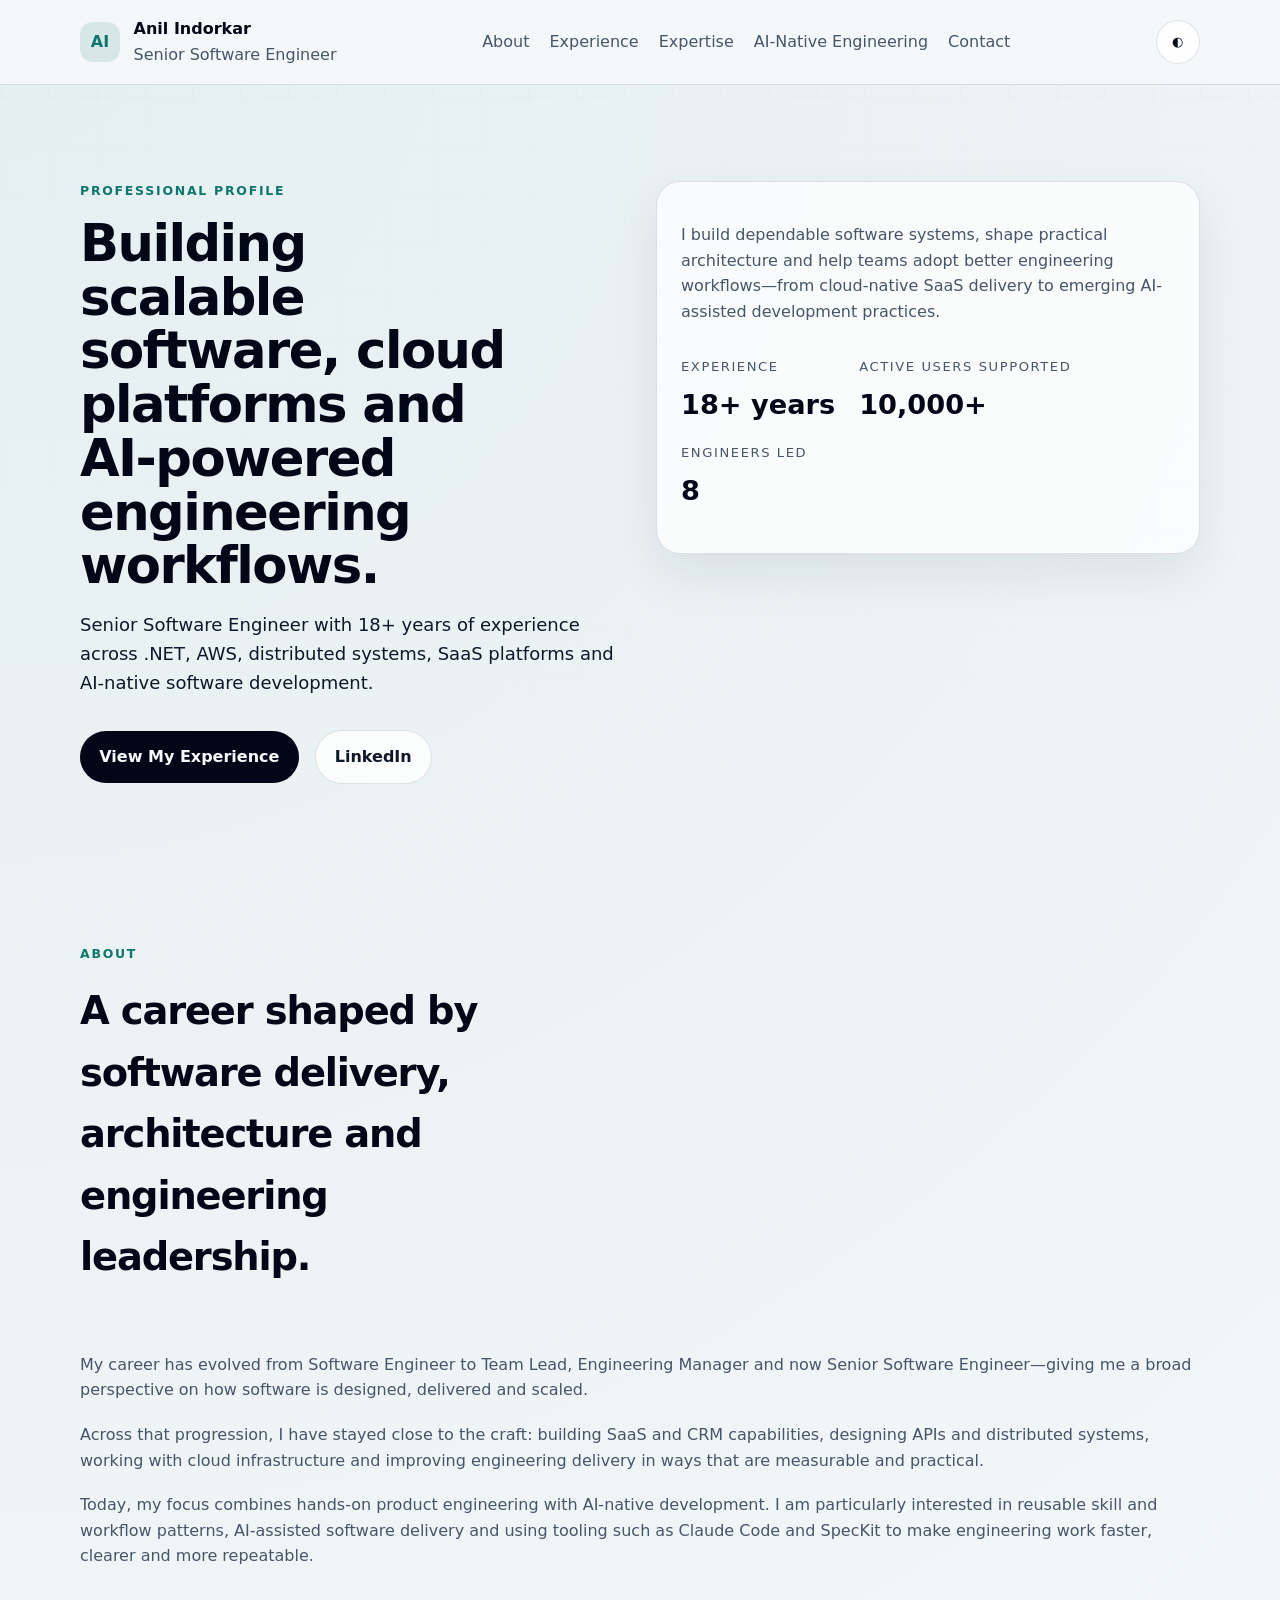
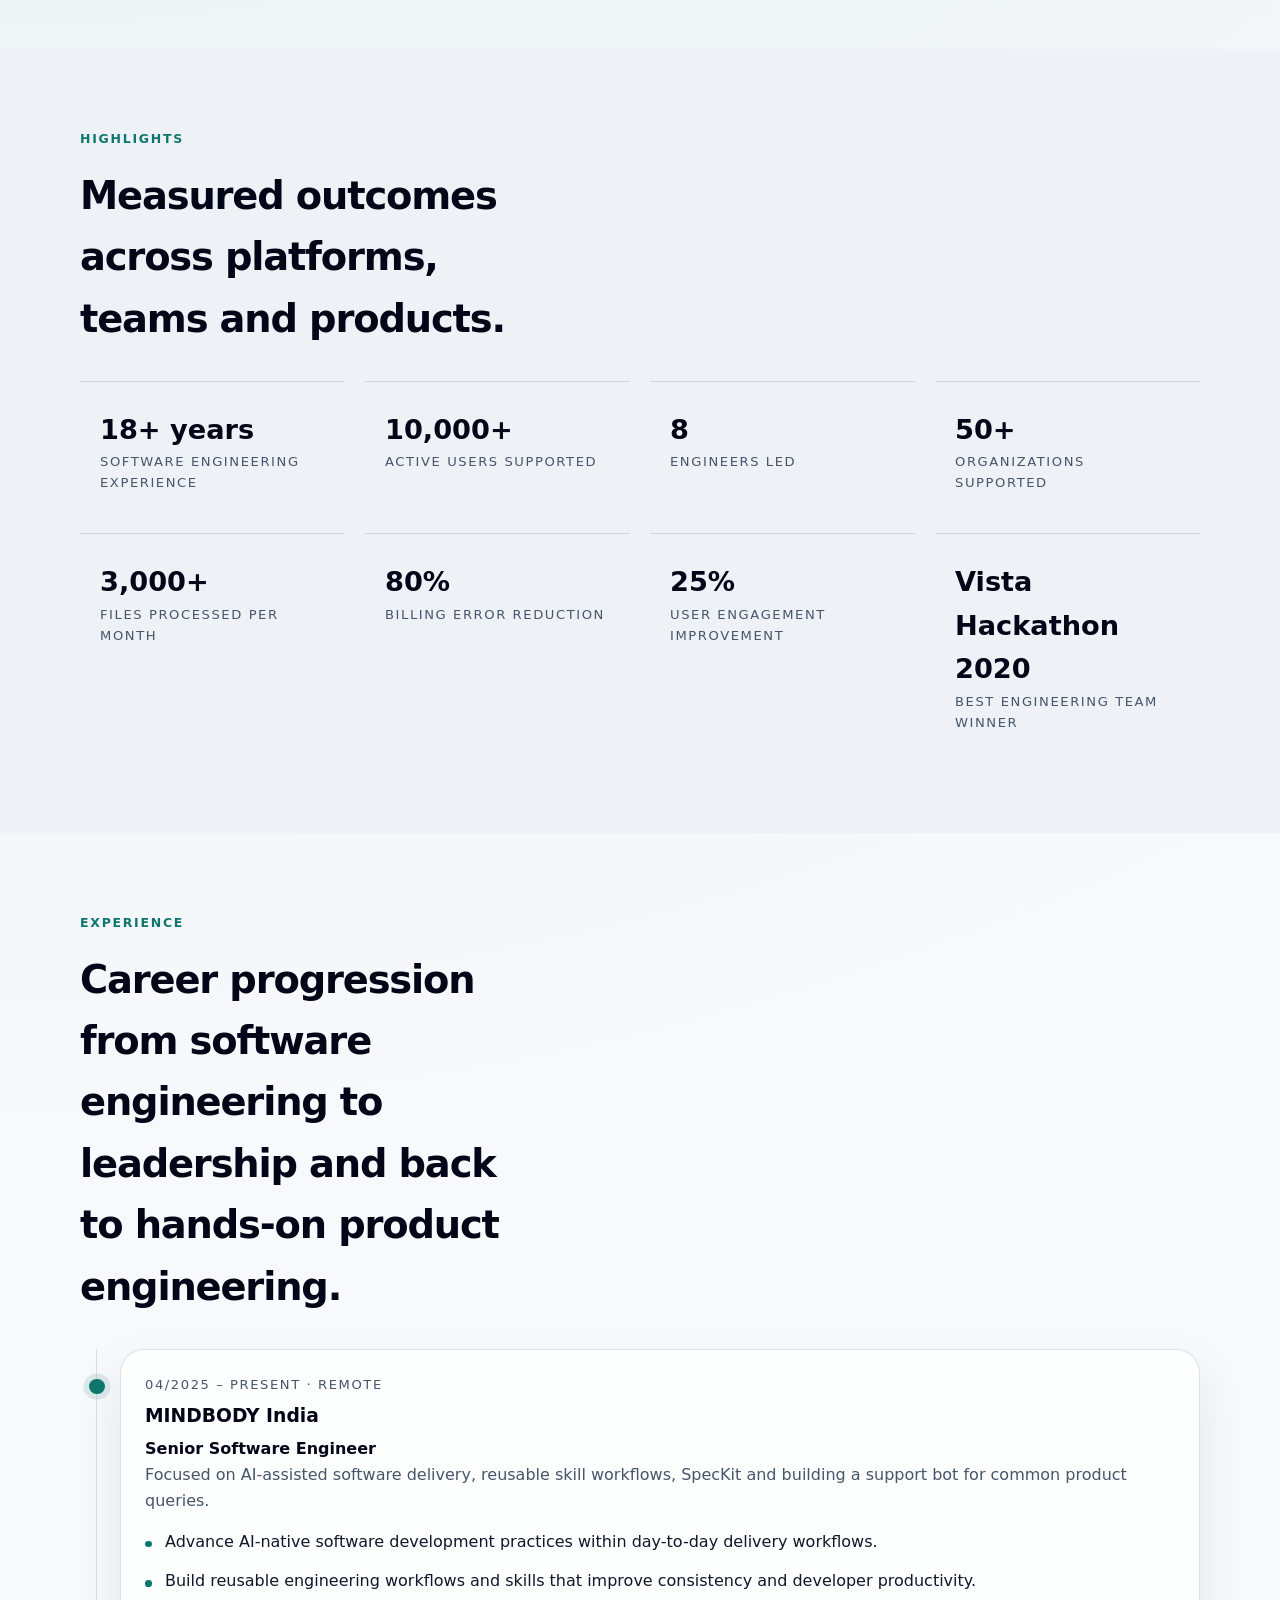
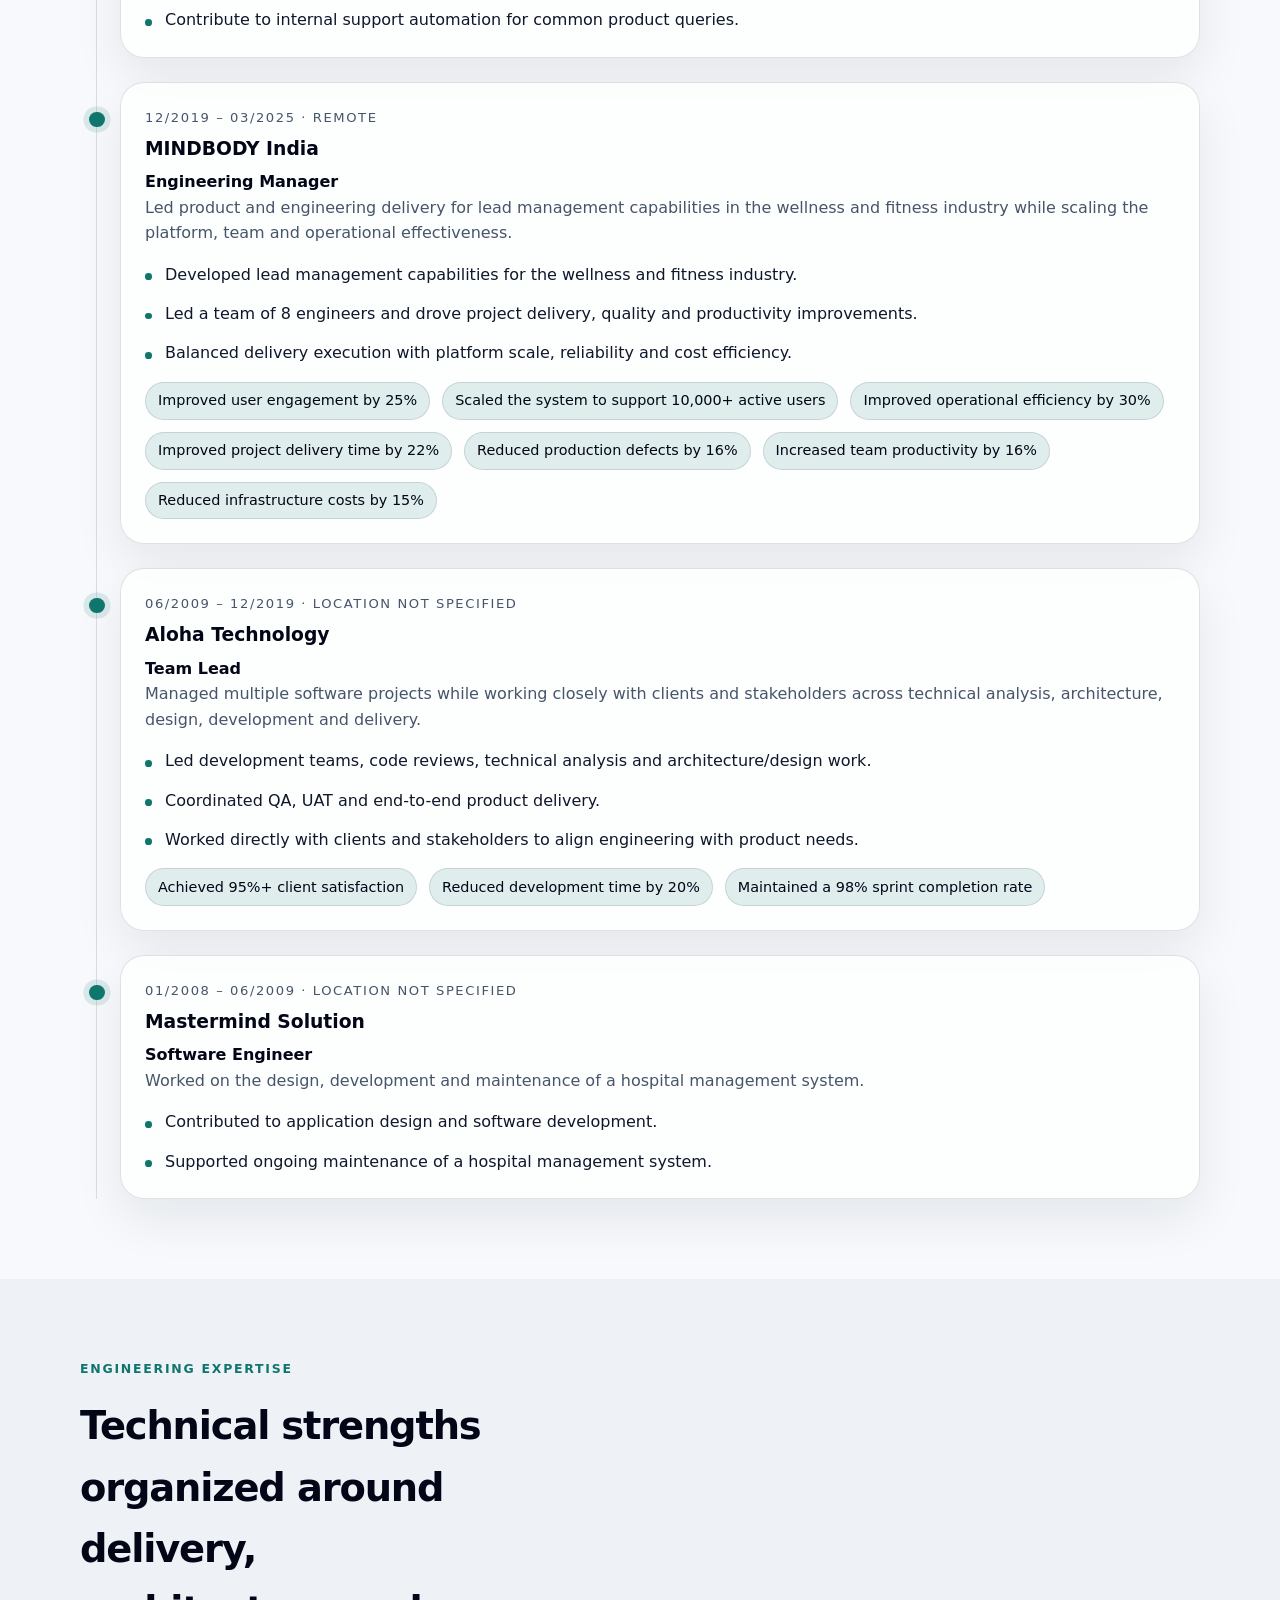
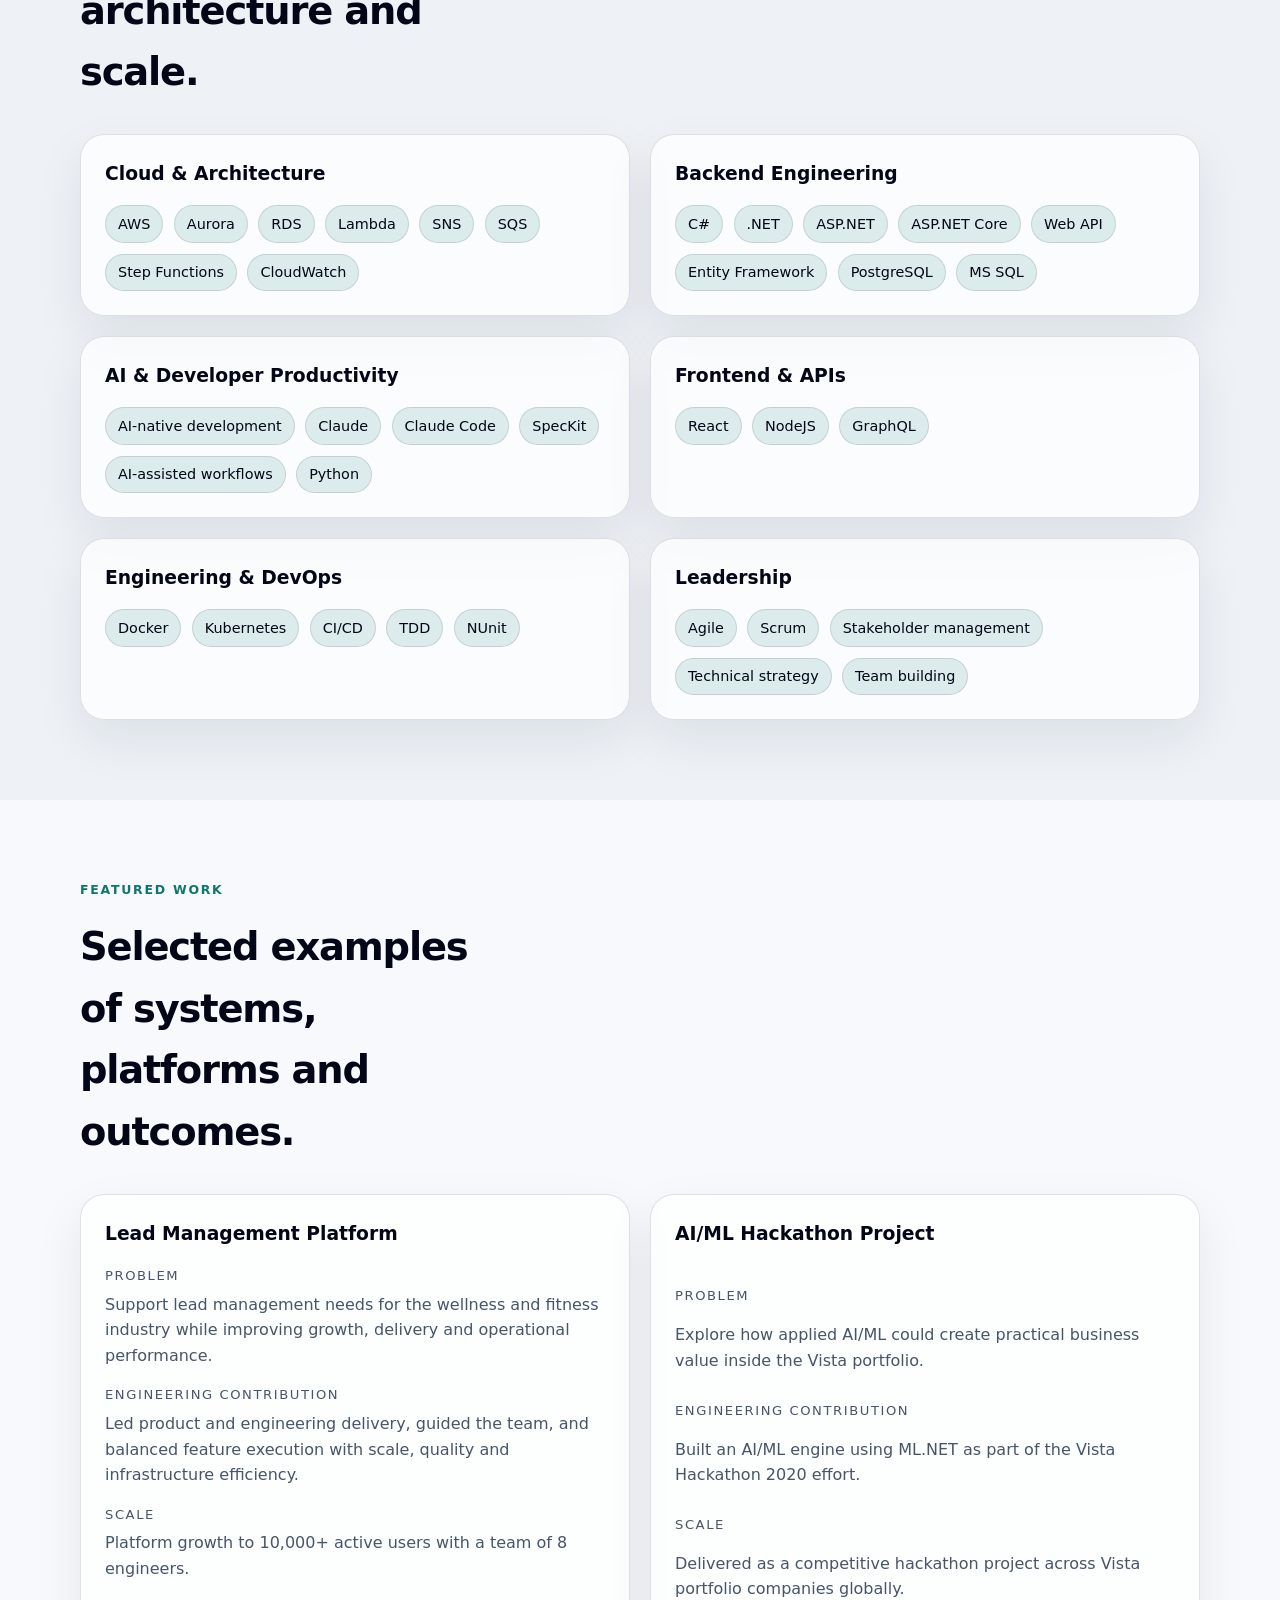
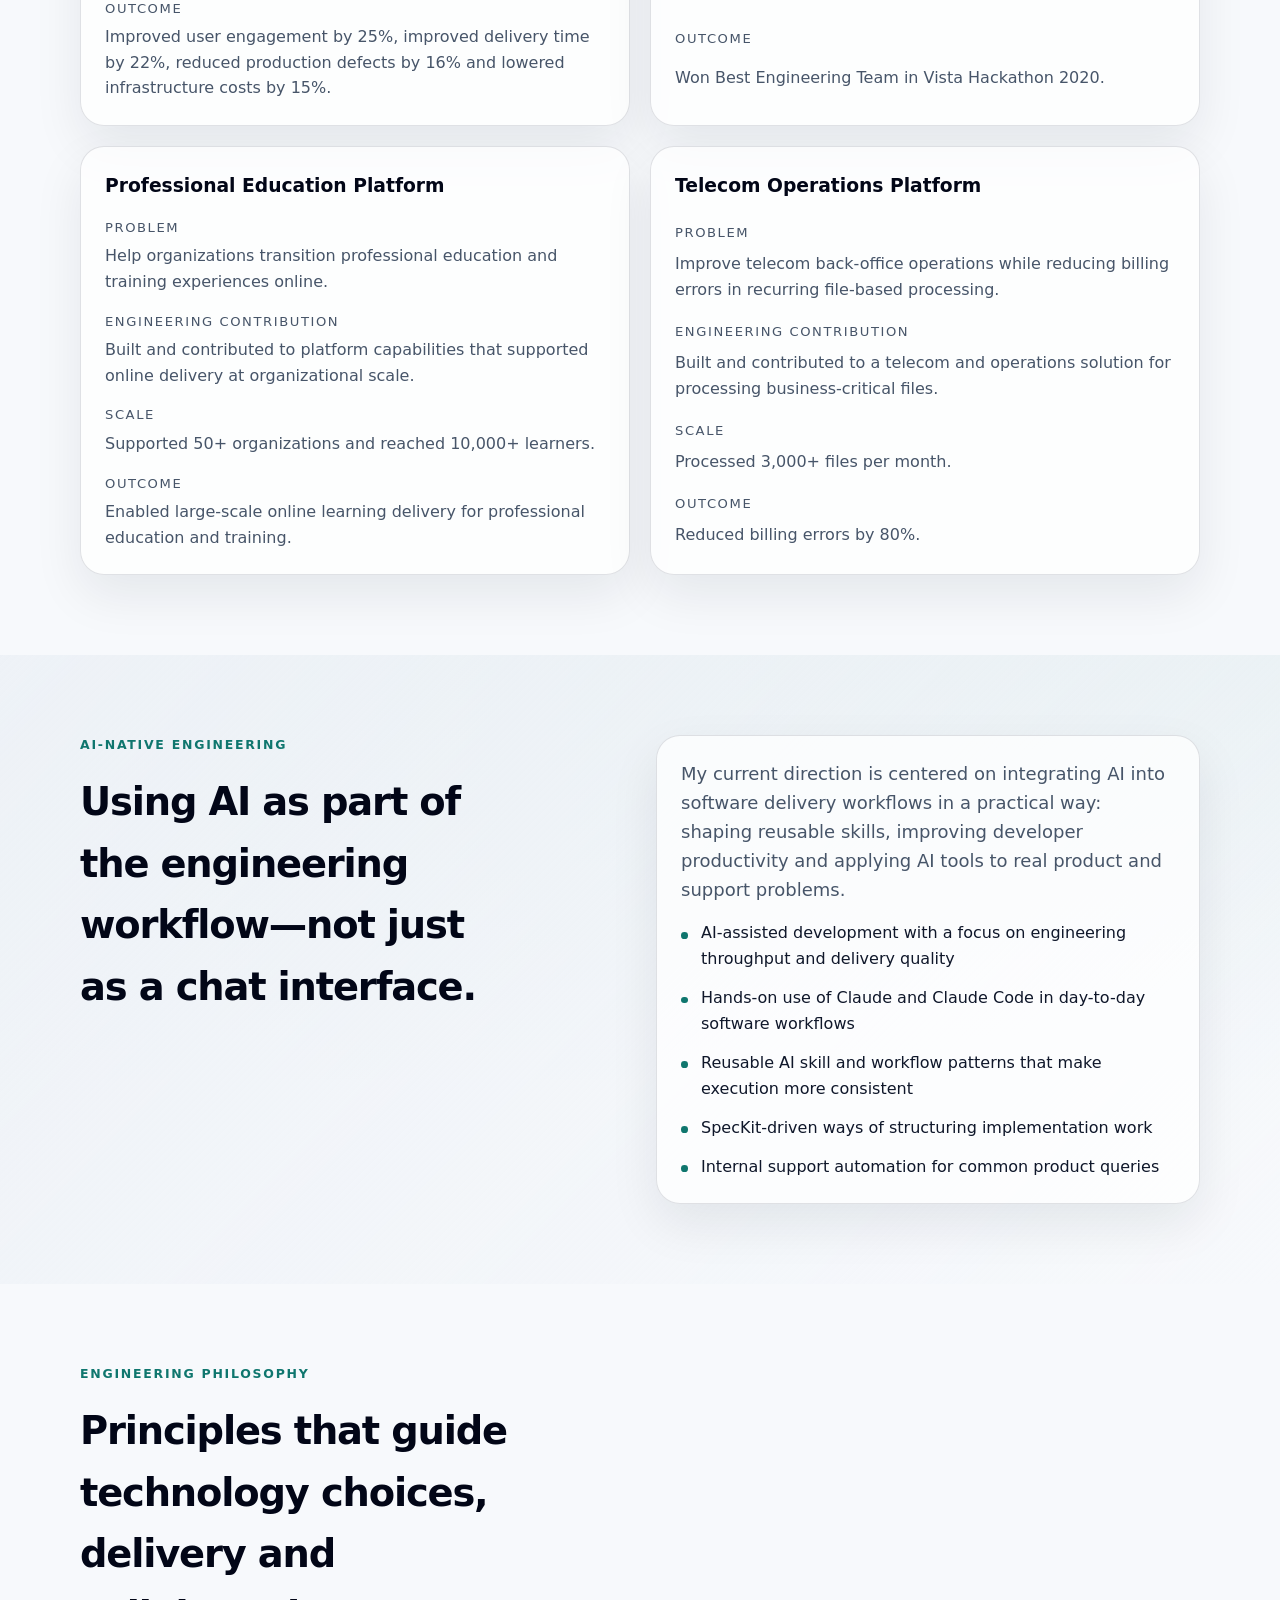
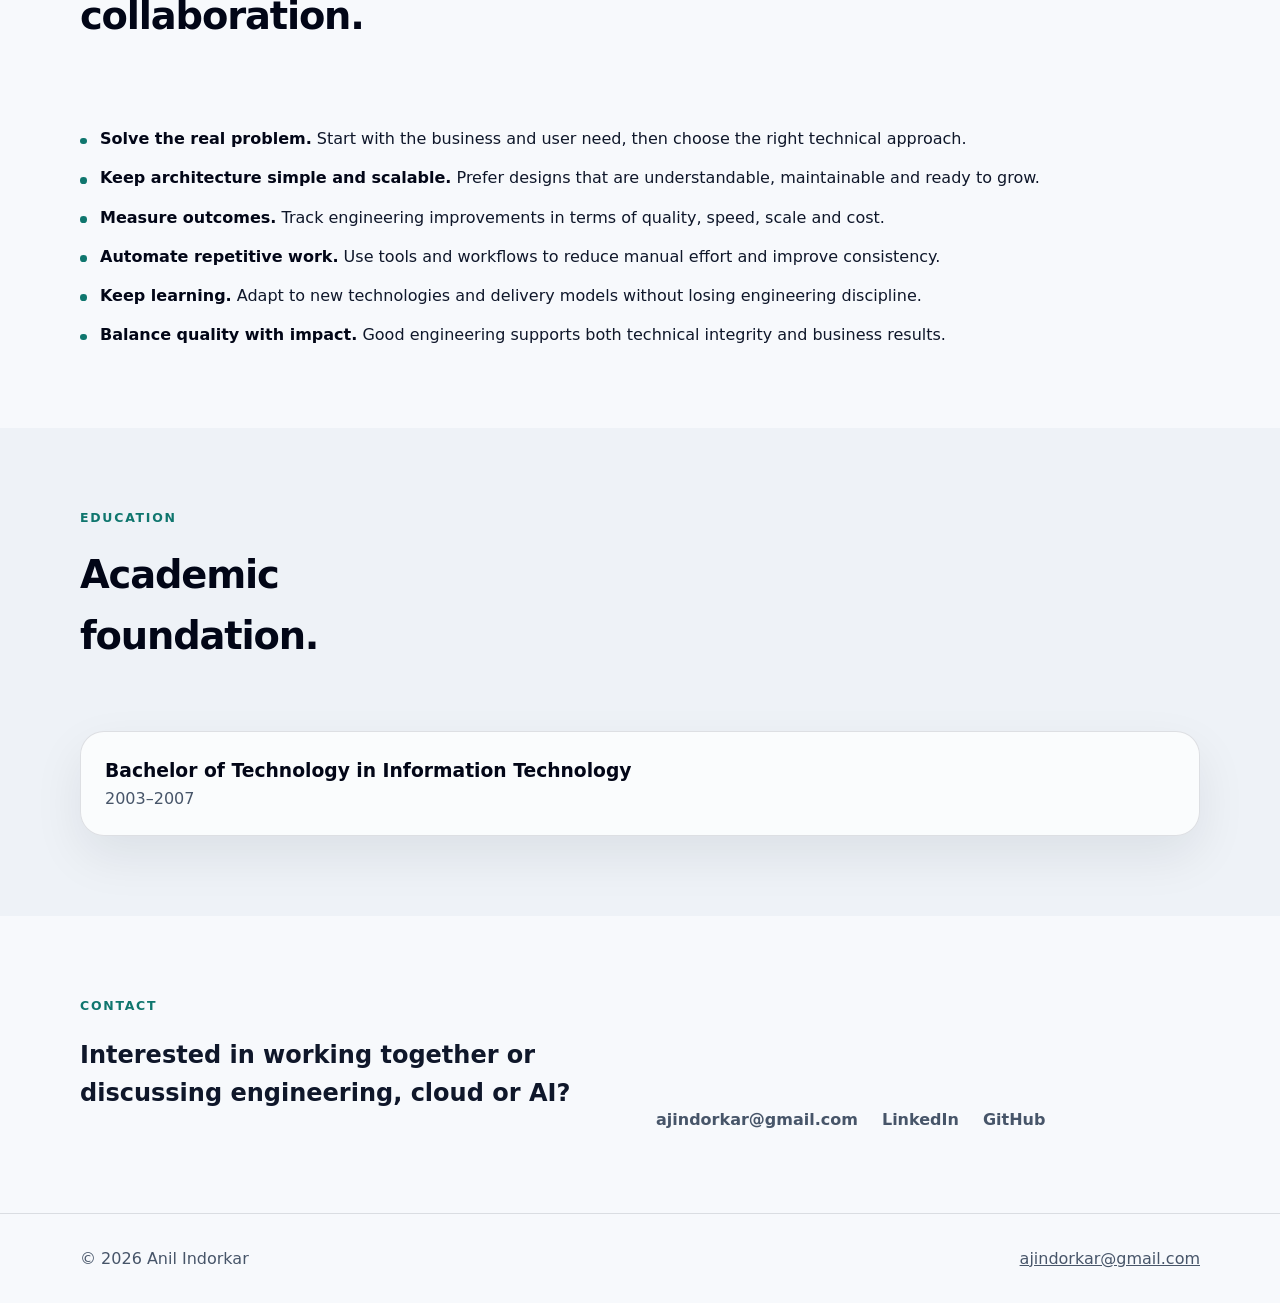
==== index.html @ d968e4e2 "Build static professional profile site Co-authored-by: anilindorkar <16035723+anilindorkar@users.nor" ====
<!DOCTYPE html>
<html lang="en">
  <head>
    <meta charset="UTF-8" />
    <meta name="viewport" content="width=device-width, initial-scale=1.0" />
    <title>Anil Indorkar | Senior Software Engineer</title>
    <meta
      name="description"
      content="Professional profile of Anil Indorkar, a Senior Software Engineer with 18+ years of experience across .NET, AWS, distributed systems, SaaS and AI-native development."
    />
    <meta
      name="keywords"
      content="Anil Indorkar, Senior Software Engineer, .NET, C#, AWS, AI-native development, distributed systems, SaaS"
    />
    <meta name="author" content="Anil Indorkar" />
    <meta name="theme-color" content="#0b1120" />
    <meta property="og:type" content="website" />
    <meta property="og:title" content="Anil Indorkar | Senior Software Engineer" />
    <meta
      property="og:description"
      content="Building scalable software, cloud platforms and AI-powered engineering workflows."
    />
    <meta property="og:url" content="https://anilindorkar.github.io/beyond-the-resume/" />
    <meta property="og:site_name" content="Anil Indorkar" />
    <meta name="twitter:card" content="summary_large_image" />
    <meta name="twitter:title" content="Anil Indorkar | Senior Software Engineer" />
    <meta
      name="twitter:description"
      content="Professional profile of a Senior Software Engineer focused on .NET, AWS, distributed systems and AI-assisted delivery."
    />
    <link rel="canonical" href="https://anilindorkar.github.io/beyond-the-resume/" />
    <link rel="icon" href="favicon.svg" type="image/svg+xml" />
    <link rel="stylesheet" href="styles.css" />
    <script type="application/ld+json">
      {
        "@context": "https://schema.org",
        "@type": "Person",
        "name": "Anil Indorkar",
        "jobTitle": "Senior Software Engineer",
        "email": "mailto:ajindorkar@gmail.com",
        "url": "https://anilindorkar.github.io/beyond-the-resume/",
        "sameAs": [
          "https://linkedin.com/in/anil-indorkar/",
          "https://github.com/anilindorkar"
        ],
        "knowsAbout": [
          "C#",
          ".NET",
          "ASP.NET Core",
          "AWS",
          "Distributed Systems",
          "Cloud Architecture",
          "SaaS",
          "AI-assisted engineering workflows"
        ]
      }
    </script>
  </head>
  <body>
    <div class="site-shell">
      <header class="site-header">
        <div class="container nav-shell">
          <a class="brand" href="#top" aria-label="Anil Indorkar home">
            <span class="brand-mark">AI</span>
            <span class="brand-copy">
              <strong>Anil Indorkar</strong>
              <span>Senior Software Engineer</span>
            </span>
          </a>
          <nav class="site-nav" aria-label="Primary">
            <a href="#about">About</a>
            <a href="#experience">Experience</a>
            <a href="#expertise">Expertise</a>
            <a href="#ai-native">AI-Native Engineering</a>
            <a href="#contact">Contact</a>
          </nav>
          <button class="theme-toggle" id="theme-toggle" type="button" aria-label="Toggle color theme">
            <span aria-hidden="true">◐</span>
          </button>
        </div>
      </header>

      <main id="top">
        <section class="hero section">
          <div class="container hero-grid">
            <div class="hero-copy">
              <p class="eyebrow">Professional profile</p>
              <h1>Building scalable software, cloud platforms and AI-powered engineering workflows.</h1>
              <p class="lead">
                Senior Software Engineer with 18+ years of experience across .NET, AWS,
                distributed systems, SaaS platforms and AI-native software development.
              </p>
              <div class="hero-actions">
                <a class="button button-primary" href="#experience">View My Experience</a>
                <a
                  class="button button-secondary"
                  href="https://linkedin.com/in/anil-indorkar/"
                  target="_blank"
                  rel="noreferrer"
                  >LinkedIn</a
                >
              </div>
            </div>
            <aside class="hero-panel" aria-label="Professional summary">
              <p>
                I build dependable software systems, shape practical architecture and help teams
                adopt better engineering workflows—from cloud-native SaaS delivery to emerging
                AI-assisted development practices.
              </p>
              <dl class="hero-metrics" id="hero-metrics"></dl>
            </aside>
          </div>
        </section>

        <section class="section" id="about">
          <div class="container section-grid">
            <div class="section-intro">
              <p class="eyebrow">About</p>
              <h2>A career shaped by software delivery, architecture and engineering leadership.</h2>
            </div>
            <div class="prose" id="about-story"></div>
          </div>
        </section>

        <section class="section section-muted" id="achievements">
          <div class="container">
            <div class="section-intro">
              <p class="eyebrow">Highlights</p>
              <h2>Measured outcomes across platforms, teams and products.</h2>
            </div>
            <div class="achievement-grid" id="achievement-grid"></div>
          </div>
        </section>

        <section class="section" id="experience">
          <div class="container">
            <div class="section-intro">
              <p class="eyebrow">Experience</p>
              <h2>Career progression from software engineering to leadership and back to hands-on product engineering.</h2>
            </div>
            <div class="timeline" id="experience-timeline"></div>
          </div>
        </section>

        <section class="section section-muted" id="expertise">
          <div class="container">
            <div class="section-intro">
              <p class="eyebrow">Engineering expertise</p>
              <h2>Technical strengths organized around delivery, architecture and scale.</h2>
            </div>
            <div class="expertise-grid" id="expertise-grid"></div>
          </div>
        </section>

        <section class="section" id="featured-work">
          <div class="container">
            <div class="section-intro">
              <p class="eyebrow">Featured work</p>
              <h2>Selected examples of systems, platforms and outcomes.</h2>
            </div>
            <div class="project-grid" id="project-grid"></div>
          </div>
        </section>

        <section class="section section-accent" id="ai-native">
          <div class="container ai-grid">
            <div class="section-intro">
              <p class="eyebrow">AI-native engineering</p>
              <h2>Using AI as part of the engineering workflow—not just as a chat interface.</h2>
            </div>
            <div class="ai-panel">
              <p class="lead" id="ai-summary"></p>
              <ul class="detail-list" id="ai-points"></ul>
            </div>
          </div>
        </section>

        <section class="section" id="philosophy">
          <div class="container section-grid">
            <div class="section-intro">
              <p class="eyebrow">Engineering philosophy</p>
              <h2>Principles that guide technology choices, delivery and collaboration.</h2>
            </div>
            <ul class="principle-list" id="principle-list"></ul>
          </div>
        </section>

        <section class="section section-muted" id="education">
          <div class="container section-grid">
            <div class="section-intro">
              <p class="eyebrow">Education</p>
              <h2>Academic foundation.</h2>
            </div>
            <div class="education-card" id="education-card"></div>
          </div>
        </section>

        <section class="section" id="contact">
          <div class="container contact-shell">
            <div>
              <p class="eyebrow">Contact</p>
              <h2>Interested in working together or discussing engineering, cloud or AI?</h2>
            </div>
            <div class="contact-links" id="contact-links"></div>
          </div>
        </section>
      </main>

      <footer class="site-footer">
        <div class="container footer-shell">
          <p>© <span id="current-year"></span> Anil Indorkar</p>
          <a href="mailto:ajindorkar@gmail.com">ajindorkar@gmail.com</a>
        </div>
      </footer>
    </div>

    <noscript>
      <div class="noscript-banner">
        JavaScript is disabled. Please enable it to view the full profile details and experience
        timeline.
      </div>
    </noscript>
    <script src="profile.js"></script>
    <script src="script.js"></script>
  </body>
</html>
---- styles.css ----
:root {
  color-scheme: light dark;
  --bg: #f7f9fc;
  --bg-elevated: rgba(255, 255, 255, 0.82);
  --bg-muted: #eef2f7;
  --panel: rgba(255, 255, 255, 0.72);
  --text: #0f172a;
  --text-muted: #475569;
  --heading: #020617;
  --border: rgba(15, 23, 42, 0.12);
  --accent: #0f766e;
  --accent-soft: rgba(15, 118, 110, 0.12);
  --shadow: 0 20px 50px rgba(15, 23, 42, 0.08);
  --max-width: 1120px;
}

body[data-theme="dark"] {
  --bg: #020617;
  --bg-elevated: rgba(15, 23, 42, 0.9);
  --bg-muted: #0b1120;
  --panel: rgba(15, 23, 42, 0.78);
  --text: #dbe4f0;
  --text-muted: #94a3b8;
  --heading: #f8fafc;
  --border: rgba(148, 163, 184, 0.2);
  --accent: #5eead4;
  --accent-soft: rgba(94, 234, 212, 0.12);
  --shadow: 0 24px 60px rgba(2, 6, 23, 0.45);
}

*,
*::before,
*::after {
  box-sizing: border-box;
}

html {
  scroll-behavior: smooth;
}

body {
  margin: 0;
  font-family: Inter, system-ui, -apple-system, BlinkMacSystemFont, "Segoe UI", sans-serif;
  background:
    radial-gradient(circle at top left, rgba(15, 118, 110, 0.08), transparent 30%),
    linear-gradient(to bottom, var(--bg), var(--bg));
  color: var(--text);
  line-height: 1.6;
  min-height: 100vh;
}

body::before {
  content: "";
  position: fixed;
  inset: 0;
  background-image:
    linear-gradient(rgba(127, 127, 127, 0.05) 1px, transparent 1px),
    linear-gradient(90deg, rgba(127, 127, 127, 0.05) 1px, transparent 1px);
  background-size: 48px 48px;
  mask-image: linear-gradient(to bottom, rgba(0, 0, 0, 0.4), transparent 85%);
  pointer-events: none;
}

a {
  color: inherit;
}

img {
  max-width: 100%;
}

.container {
  width: min(var(--max-width), calc(100% - 2rem));
  margin: 0 auto;
}

.section {
  padding: 5rem 0;
}

.section-muted {
  background: var(--bg-muted);
}

.section-accent {
  background:
    linear-gradient(135deg, var(--bg-muted), transparent),
    linear-gradient(180deg, rgba(15, 118, 110, 0.06), transparent 70%);
}

.site-header {
  position: sticky;
  top: 0;
  z-index: 10;
  backdrop-filter: blur(18px);
  background: color-mix(in srgb, var(--bg) 82%, transparent);
  border-bottom: 1px solid var(--border);
}

.nav-shell,
.footer-shell,
.hero-actions,
.hero-metrics,
.contact-links {
  display: flex;
  align-items: center;
}

.nav-shell,
.footer-shell {
  justify-content: space-between;
  gap: 1rem;
  padding: 1rem 0;
}

.brand {
  display: inline-flex;
  align-items: center;
  gap: 0.85rem;
  text-decoration: none;
}

.brand-mark {
  display: inline-grid;
  place-items: center;
  width: 2.5rem;
  height: 2.5rem;
  border-radius: 0.8rem;
  background: var(--accent-soft);
  color: var(--accent);
  font-weight: 700;
}

.brand-copy {
  display: grid;
  gap: 0.05rem;
}

.brand-copy strong {
  color: var(--heading);
}

.brand-copy span,
.site-nav a,
.footer-shell,
.hero-panel,
.education-card,
.contact-links a {
  color: var(--text-muted);
}

.site-nav {
  display: flex;
  gap: 1.25rem;
  flex-wrap: wrap;
}

.site-nav a {
  text-decoration: none;
  transition: color 160ms ease;
}

.site-nav a:hover,
.site-nav a:focus-visible,
.contact-links a:hover,
.contact-links a:focus-visible {
  color: var(--heading);
}

.theme-toggle {
  border: 1px solid var(--border);
  background: var(--bg-elevated);
  color: var(--heading);
  border-radius: 999px;
  width: 2.75rem;
  height: 2.75rem;
  cursor: pointer;
}

.hero {
  padding-top: 6rem;
}

.hero-grid,
.section-grid,
.ai-grid,
.contact-shell {
  display: grid;
  gap: 2rem;
}

.hero-grid,
.ai-grid {
  grid-template-columns: repeat(2, minmax(0, 1fr));
  align-items: start;
}

.hero-copy h1,
.section-intro h2 {
  color: var(--heading);
  letter-spacing: -0.03em;
}

.hero-copy h1 {
  margin: 0;
  font-size: clamp(2.5rem, 4vw, 4.75rem);
  line-height: 1.05;
  max-width: 12ch;
}

.lead {
  font-size: 1.125rem;
  max-width: 60ch;
}

.eyebrow {
  margin: 0 0 1rem;
  color: var(--accent);
  text-transform: uppercase;
  letter-spacing: 0.14em;
  font-size: 0.78rem;
  font-weight: 700;
}

.hero-actions {
  gap: 1rem;
  flex-wrap: wrap;
  margin-top: 2rem;
}

.button {
  display: inline-flex;
  align-items: center;
  justify-content: center;
  min-height: 3rem;
  padding: 0.85rem 1.2rem;
  border-radius: 999px;
  text-decoration: none;
  font-weight: 600;
  transition:
    transform 160ms ease,
    border-color 160ms ease,
    background 160ms ease;
}

.button:hover,
.button:focus-visible {
  transform: translateY(-1px);
}

.button-primary {
  background: var(--heading);
  color: var(--bg);
}

.button-secondary {
  border: 1px solid var(--border);
  background: var(--bg-elevated);
}

.hero-panel,
.timeline-item,
.expertise-card,
.project-card,
.education-card,
.ai-panel {
  background: var(--panel);
  border: 1px solid var(--border);
  border-radius: 1.5rem;
  box-shadow: var(--shadow);
}

.hero-panel,
.education-card,
.ai-panel {
  padding: 1.5rem;
}

.hero-metrics {
  flex-wrap: wrap;
  gap: 1rem 1.5rem;
  margin-top: 2rem;
}

.hero-metrics div {
  min-width: 8rem;
}

.hero-metrics dt,
.timeline-meta,
.metric-label,
.project-label {
  font-size: 0.82rem;
  text-transform: uppercase;
  letter-spacing: 0.12em;
  color: var(--text-muted);
}

.hero-metrics dd,
.metric-value {
  margin: 0.35rem 0 0;
  color: var(--heading);
  font-size: 1.7rem;
  font-weight: 700;
}

.section-intro {
  margin-bottom: 2rem;
}

.section-intro h2 {
  margin: 0;
  font-size: clamp(1.9rem, 3vw, 3rem);
  max-width: 16ch;
}

.prose {
  display: grid;
  gap: 1.2rem;
}

.prose p,
.timeline-content p,
.project-card p,
.ai-panel p,
.education-card p {
  margin: 0;
  color: var(--text-muted);
}

.achievement-grid,
.expertise-grid,
.project-grid {
  display: grid;
  gap: 1.25rem;
}

.achievement-grid {
  grid-template-columns: repeat(4, minmax(0, 1fr));
}

.achievement-card {
  padding: 1.25rem;
  border-top: 1px solid var(--border);
}

.timeline {
  position: relative;
  display: grid;
  gap: 1.5rem;
}

.timeline::before {
  content: "";
  position: absolute;
  left: 1rem;
  top: 0;
  bottom: 0;
  width: 1px;
  background: var(--border);
}

.timeline-item {
  position: relative;
  margin-left: 2.5rem;
  padding: 1.5rem;
}

.timeline-item::before {
  content: "";
  position: absolute;
  left: -1.97rem;
  top: 1.8rem;
  width: 0.95rem;
  height: 0.95rem;
  border-radius: 50%;
  background: var(--accent);
  box-shadow: 0 0 0 0.35rem var(--accent-soft);
}

.timeline-header,
.timeline-summary {
  display: grid;
  gap: 0.35rem;
}

.timeline-header h3,
.expertise-card h3,
.project-card h3,
.education-card h3 {
  margin: 0;
  color: var(--heading);
}

.timeline-role {
  color: var(--heading);
  font-weight: 600;
}

.timeline-details,
.detail-list,
.principle-list {
  margin: 1rem 0 0;
  padding: 0;
}

.detail-list,
.principle-list {
  list-style: none;
  display: grid;
  gap: 0.85rem;
}

.detail-list li,
.principle-list li {
  position: relative;
  padding-left: 1.25rem;
}

.detail-list li::before,
.principle-list li::before {
  content: "";
  position: absolute;
  left: 0;
  top: 0.72rem;
  width: 0.42rem;
  height: 0.42rem;
  border-radius: 50%;
  background: var(--accent);
}

.timeline-metrics {
  display: flex;
  flex-wrap: wrap;
  gap: 0.75rem;
  margin-top: 1rem;
}

.timeline-metrics span,
.tag-list span {
  display: inline-flex;
  align-items: center;
  border: 1px solid var(--border);
  border-radius: 999px;
  padding: 0.4rem 0.75rem;
  background: var(--accent-soft);
  color: var(--heading);
  font-size: 0.9rem;
}

.expertise-grid,
.project-grid {
  grid-template-columns: repeat(2, minmax(0, 1fr));
}

.expertise-card,
.project-card {
  padding: 1.5rem;
}

.tag-list {
  display: flex;
  flex-wrap: wrap;
  gap: 0.65rem;
  margin-top: 1rem;
}

.project-card {
  display: grid;
  gap: 1rem;
}

.project-card section {
  display: grid;
  gap: 0.35rem;
}

.principle-list li strong {
  color: var(--heading);
}

.contact-shell {
  grid-template-columns: repeat(2, minmax(0, 1fr));
  align-items: end;
}

.contact-links {
  justify-content: flex-start;
  gap: 1rem 1.5rem;
  flex-wrap: wrap;
}

.contact-links a {
  text-decoration: none;
  font-weight: 600;
}

.site-footer {
  border-top: 1px solid var(--border);
}

.noscript-banner {
  padding: 1rem;
  text-align: center;
  background: #fef3c7;
  color: #713f12;
}

@media (max-width: 900px) {
  .hero-grid,
  .ai-grid,
  .contact-shell,
  .section-grid,
  .achievement-grid,
  .expertise-grid,
  .project-grid {
    grid-template-columns: 1fr;
  }

  .site-nav {
    display: none;
  }

  .hero {
    padding-top: 4rem;
  }
}

@media (max-width: 640px) {
  .section {
    padding: 4rem 0;
  }

  .nav-shell,
  .footer-shell {
    align-items: flex-start;
    flex-direction: column;
  }

  .timeline-item {
    margin-left: 1.75rem;
  }

  .timeline::before {
    left: 0.45rem;
  }

  .timeline-item::before {
    left: -1.22rem;
  }
}
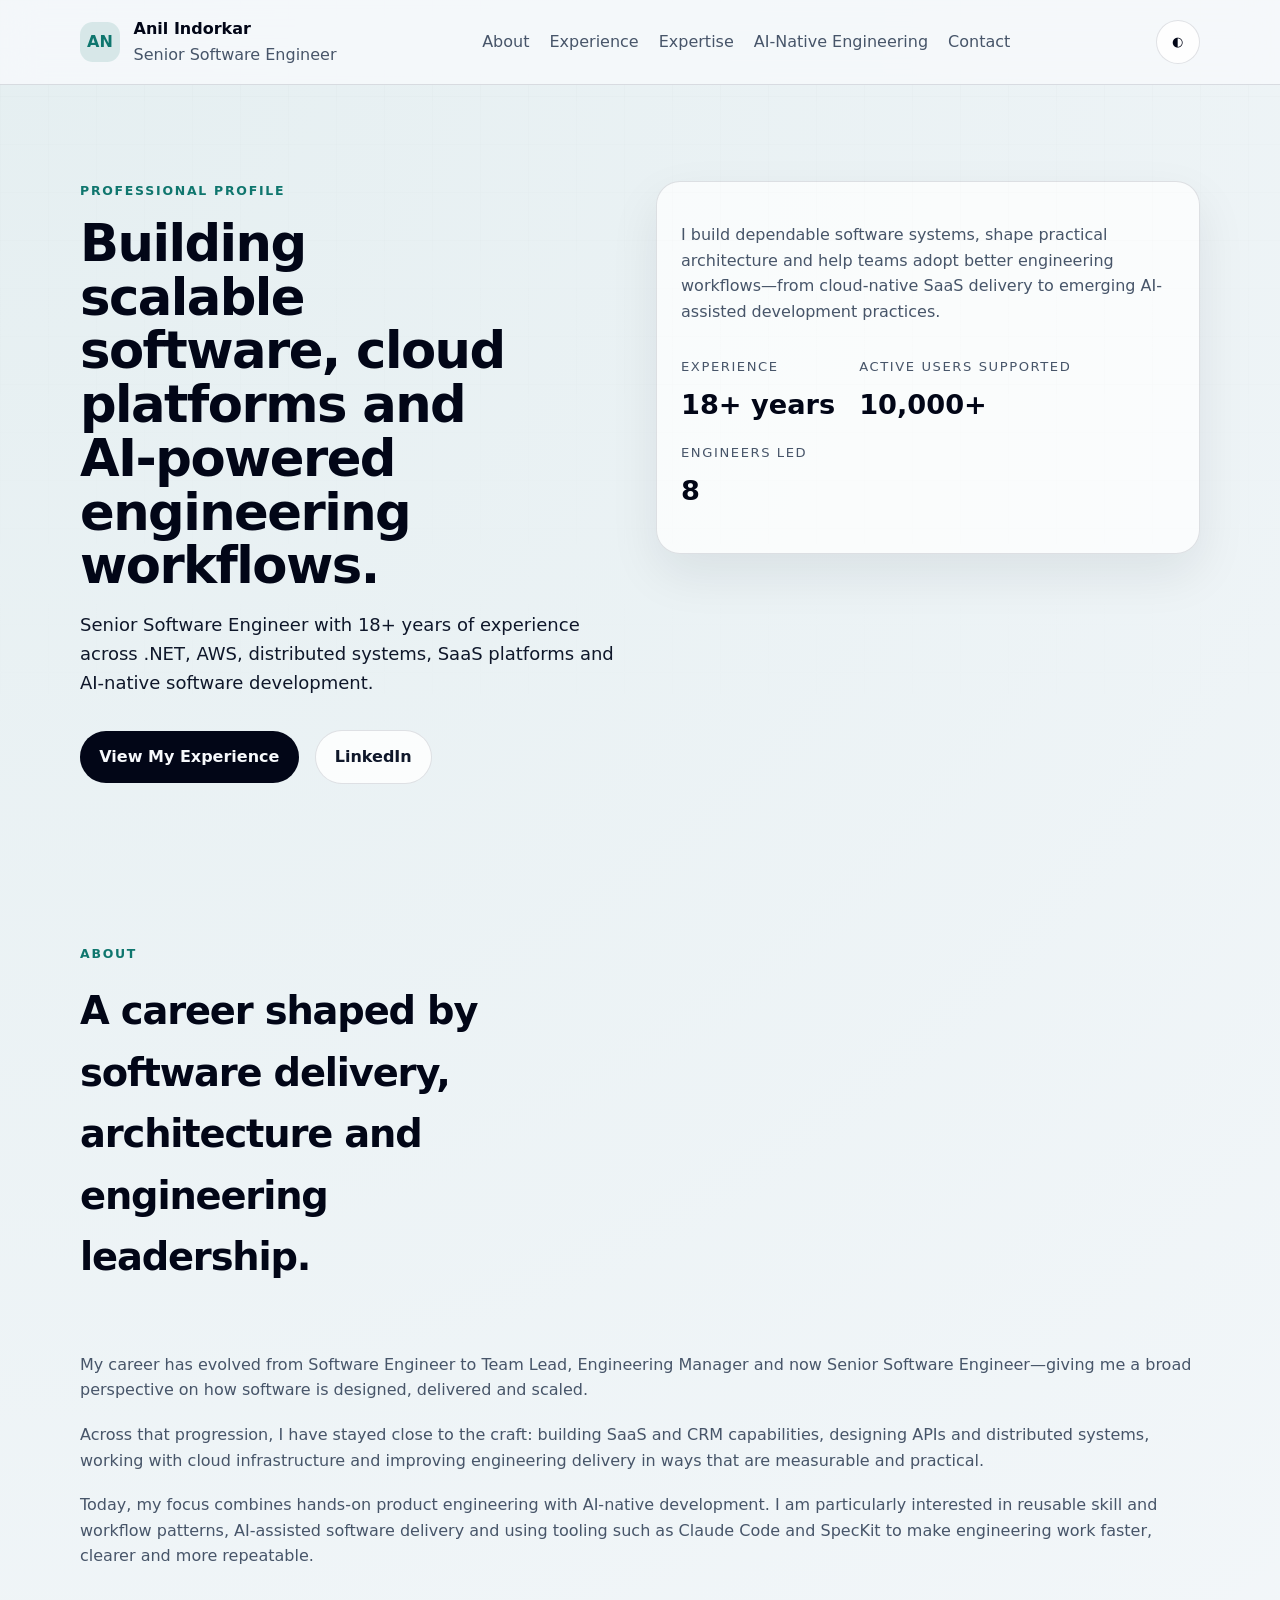
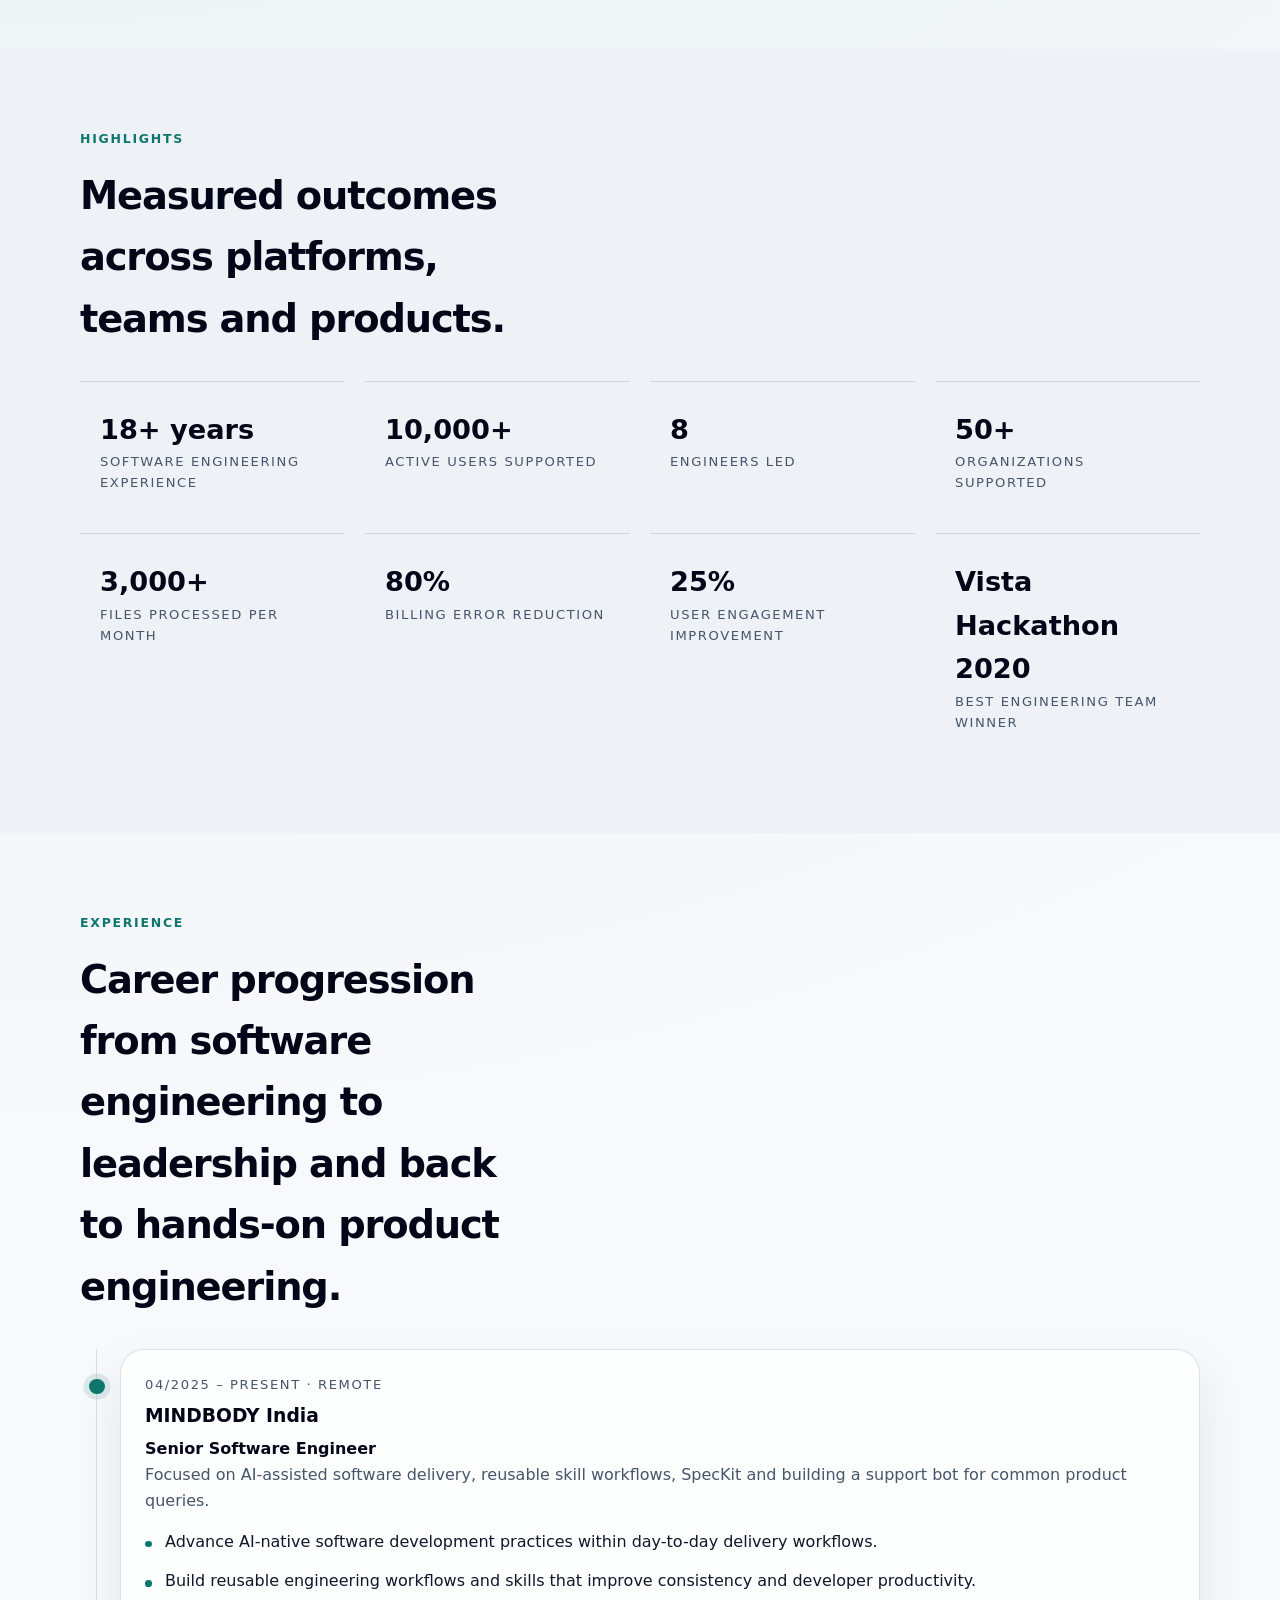
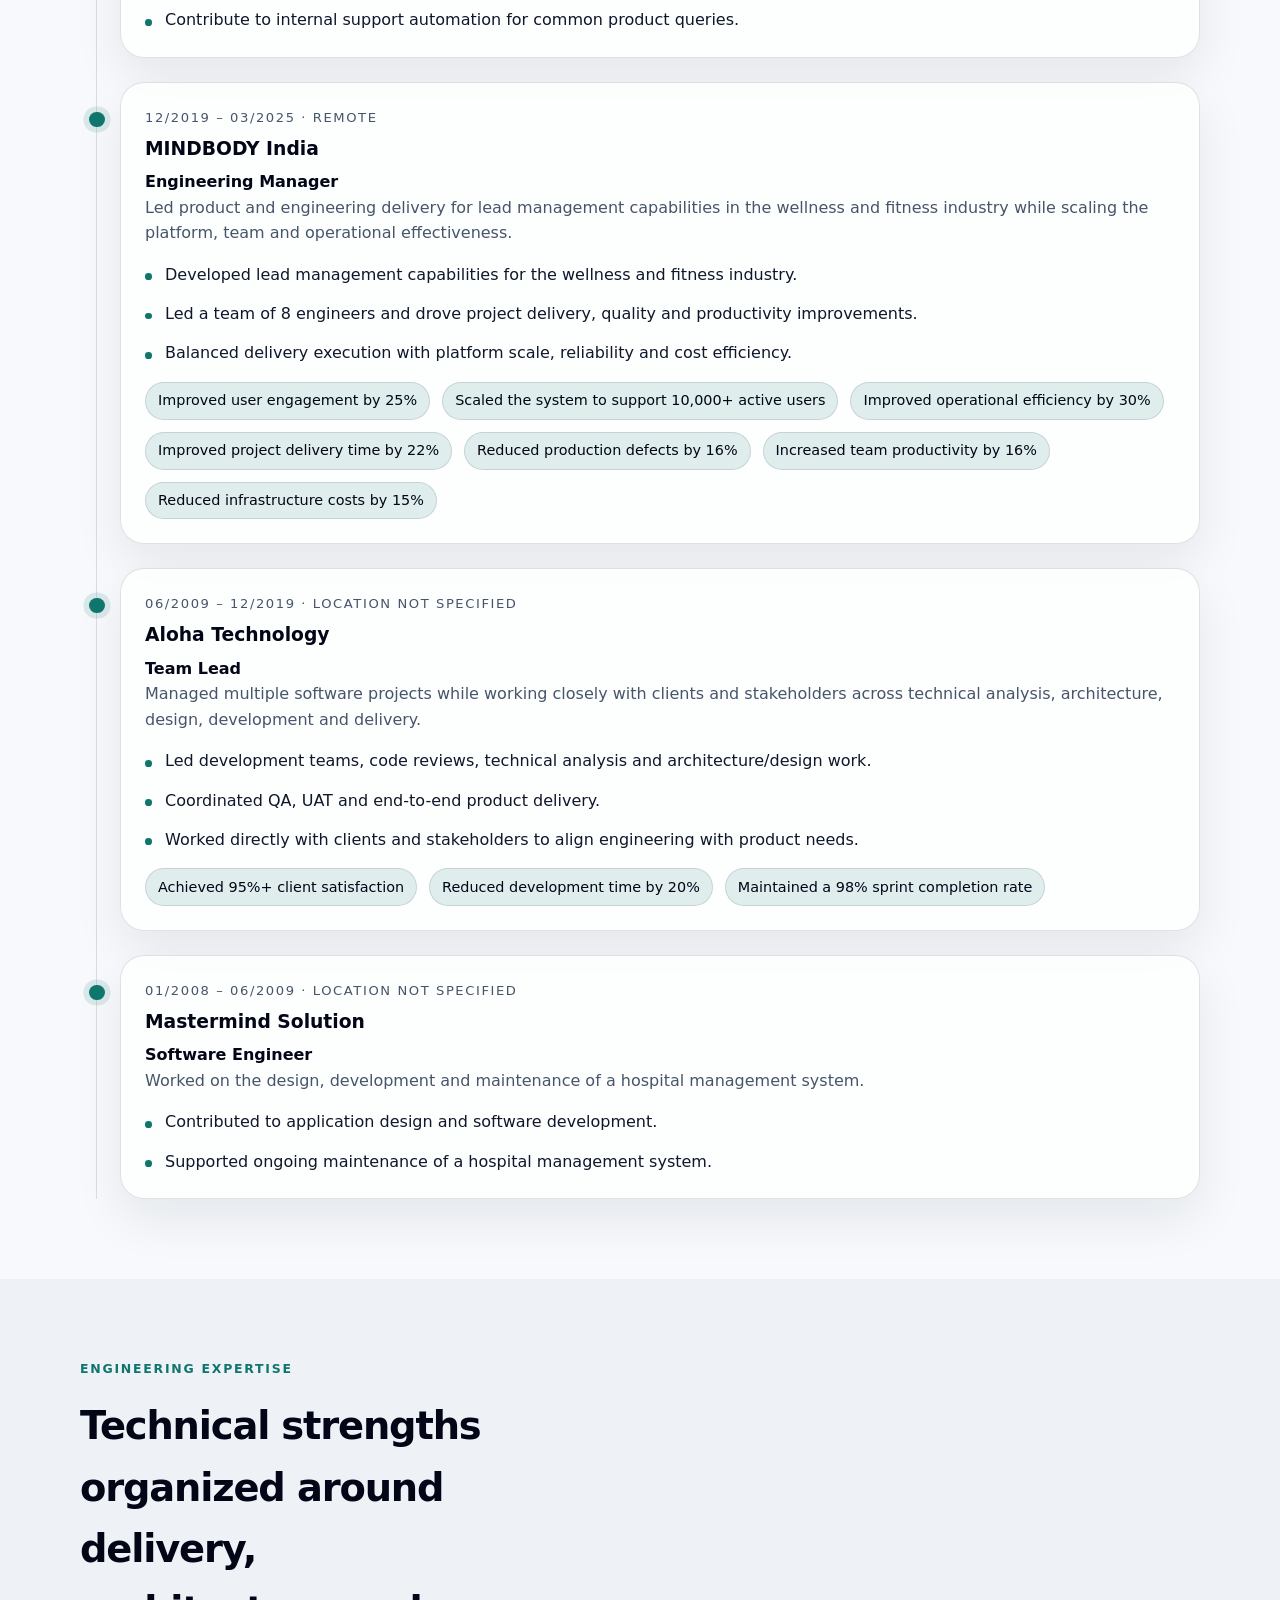
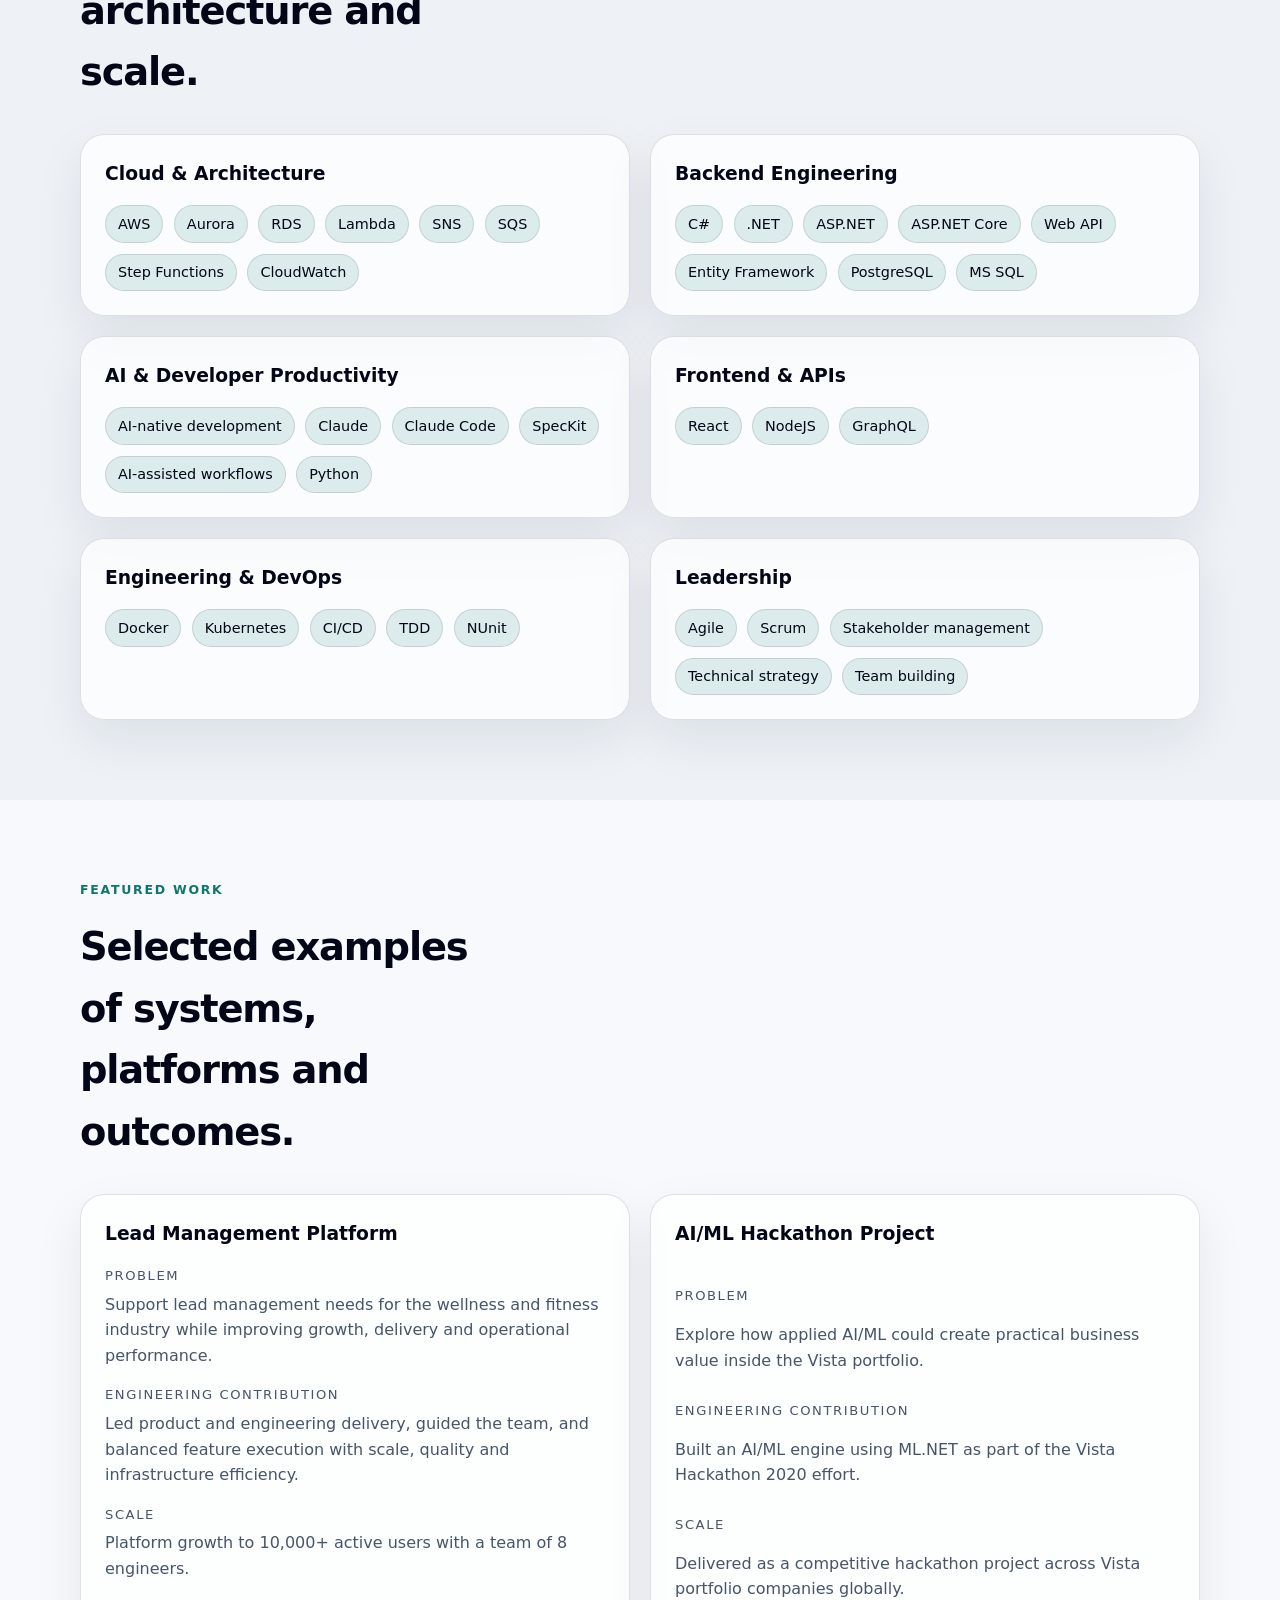
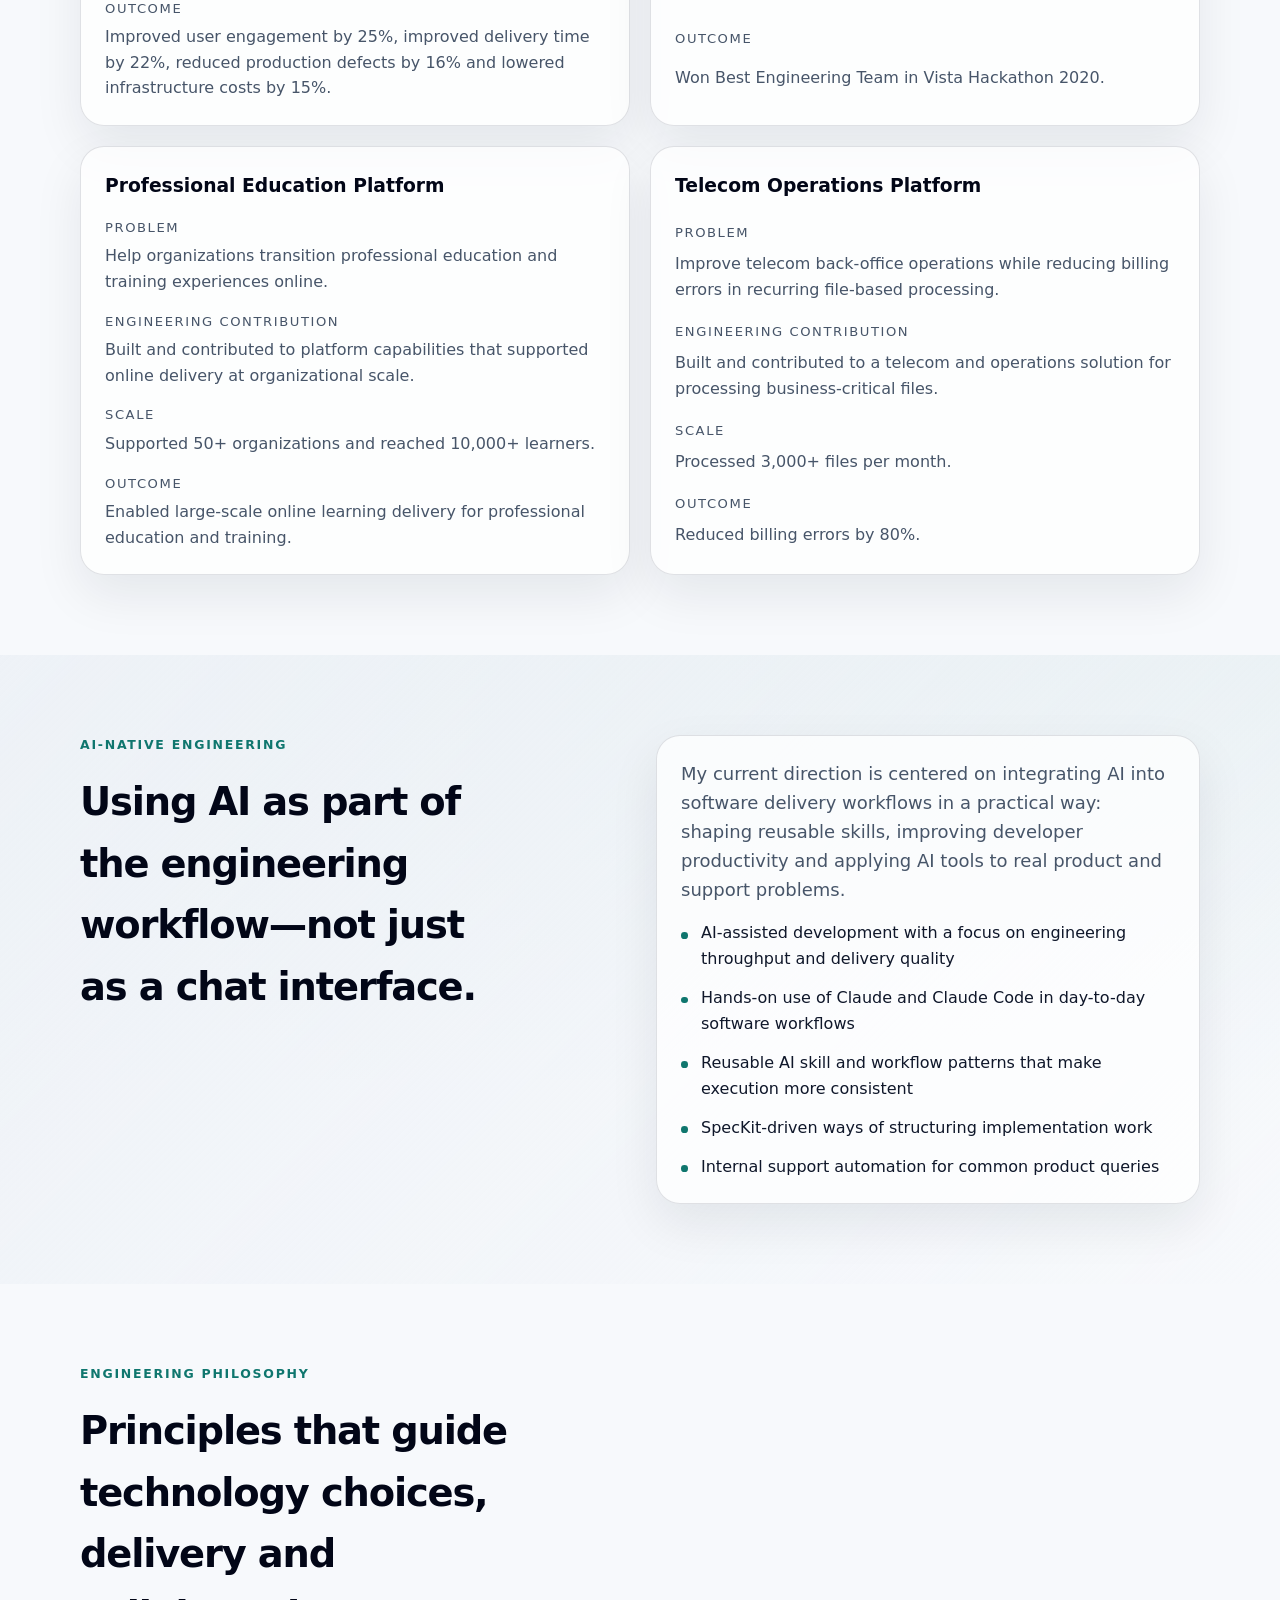
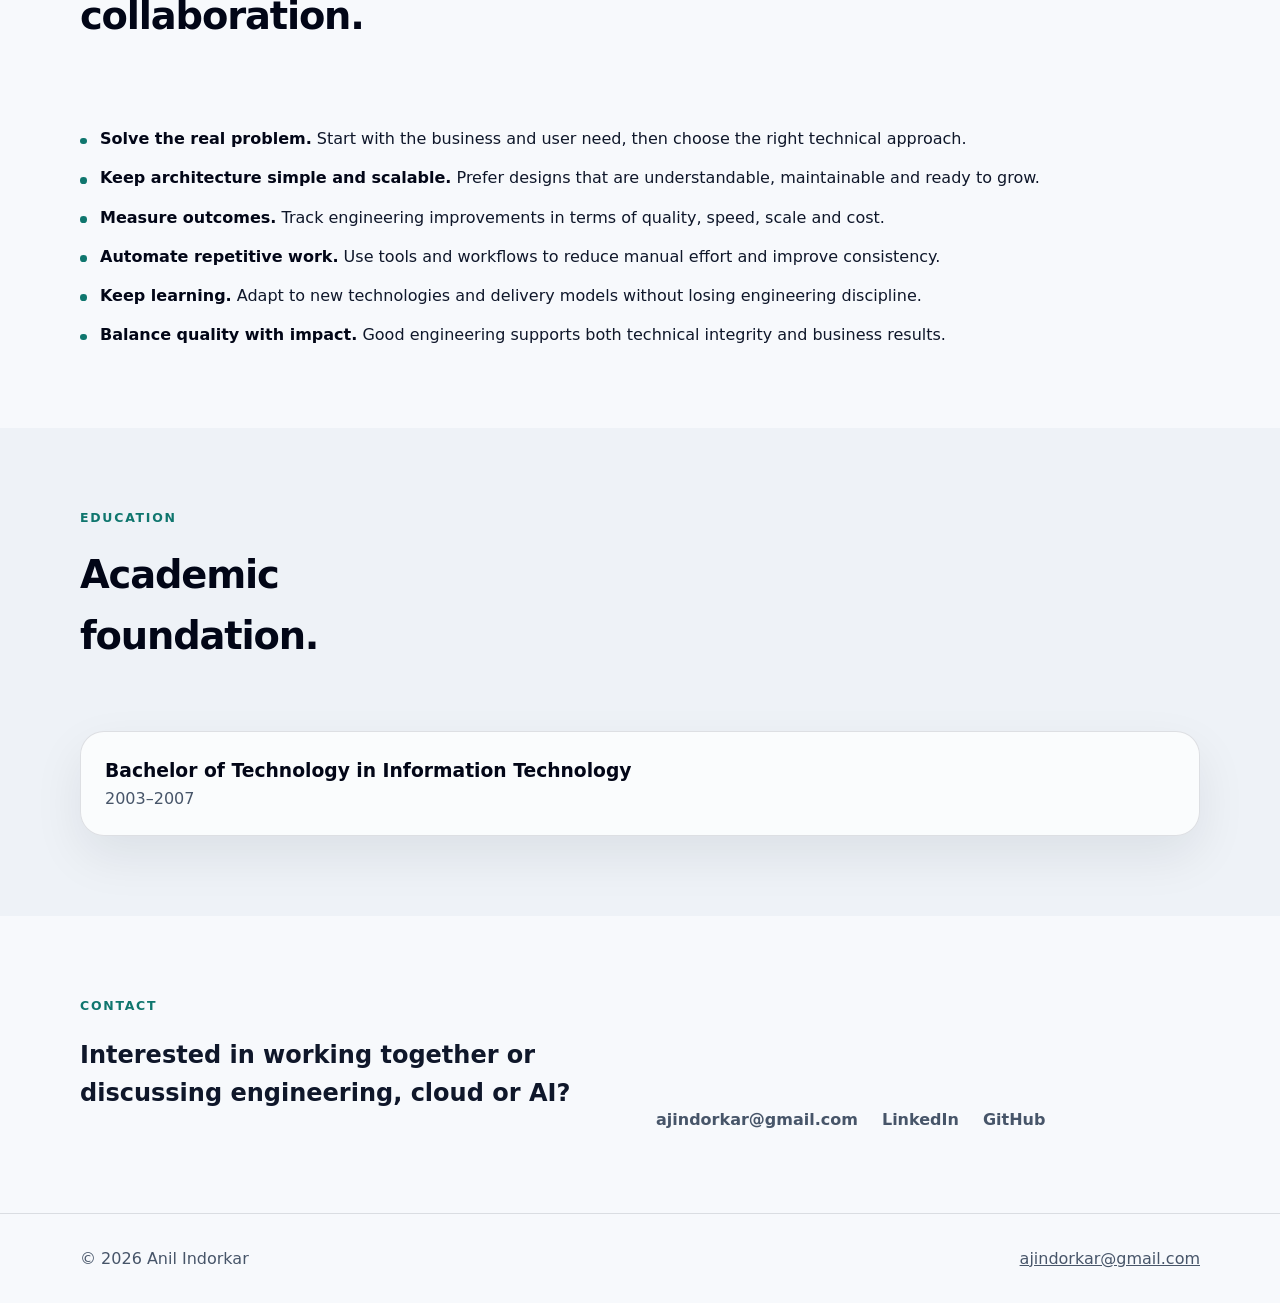
==== commit fe7d99e7: "Harden client-side rendering Co-authored-by: anilindorkar <16035723+anilindorkar@users.noreply.githu" ====
--- a/index.html
+++ b/index.html
@@ -61,7 +61,7 @@
       <header class="site-header">
         <div class="container nav-shell">
           <a class="brand" href="#top" aria-label="Anil Indorkar home">
-            <span class="brand-mark">AI</span>
+            <span class="brand-mark">AN</span>
             <span class="brand-copy">
               <strong>Anil Indorkar</strong>
               <span>Senior Software Engineer</span>
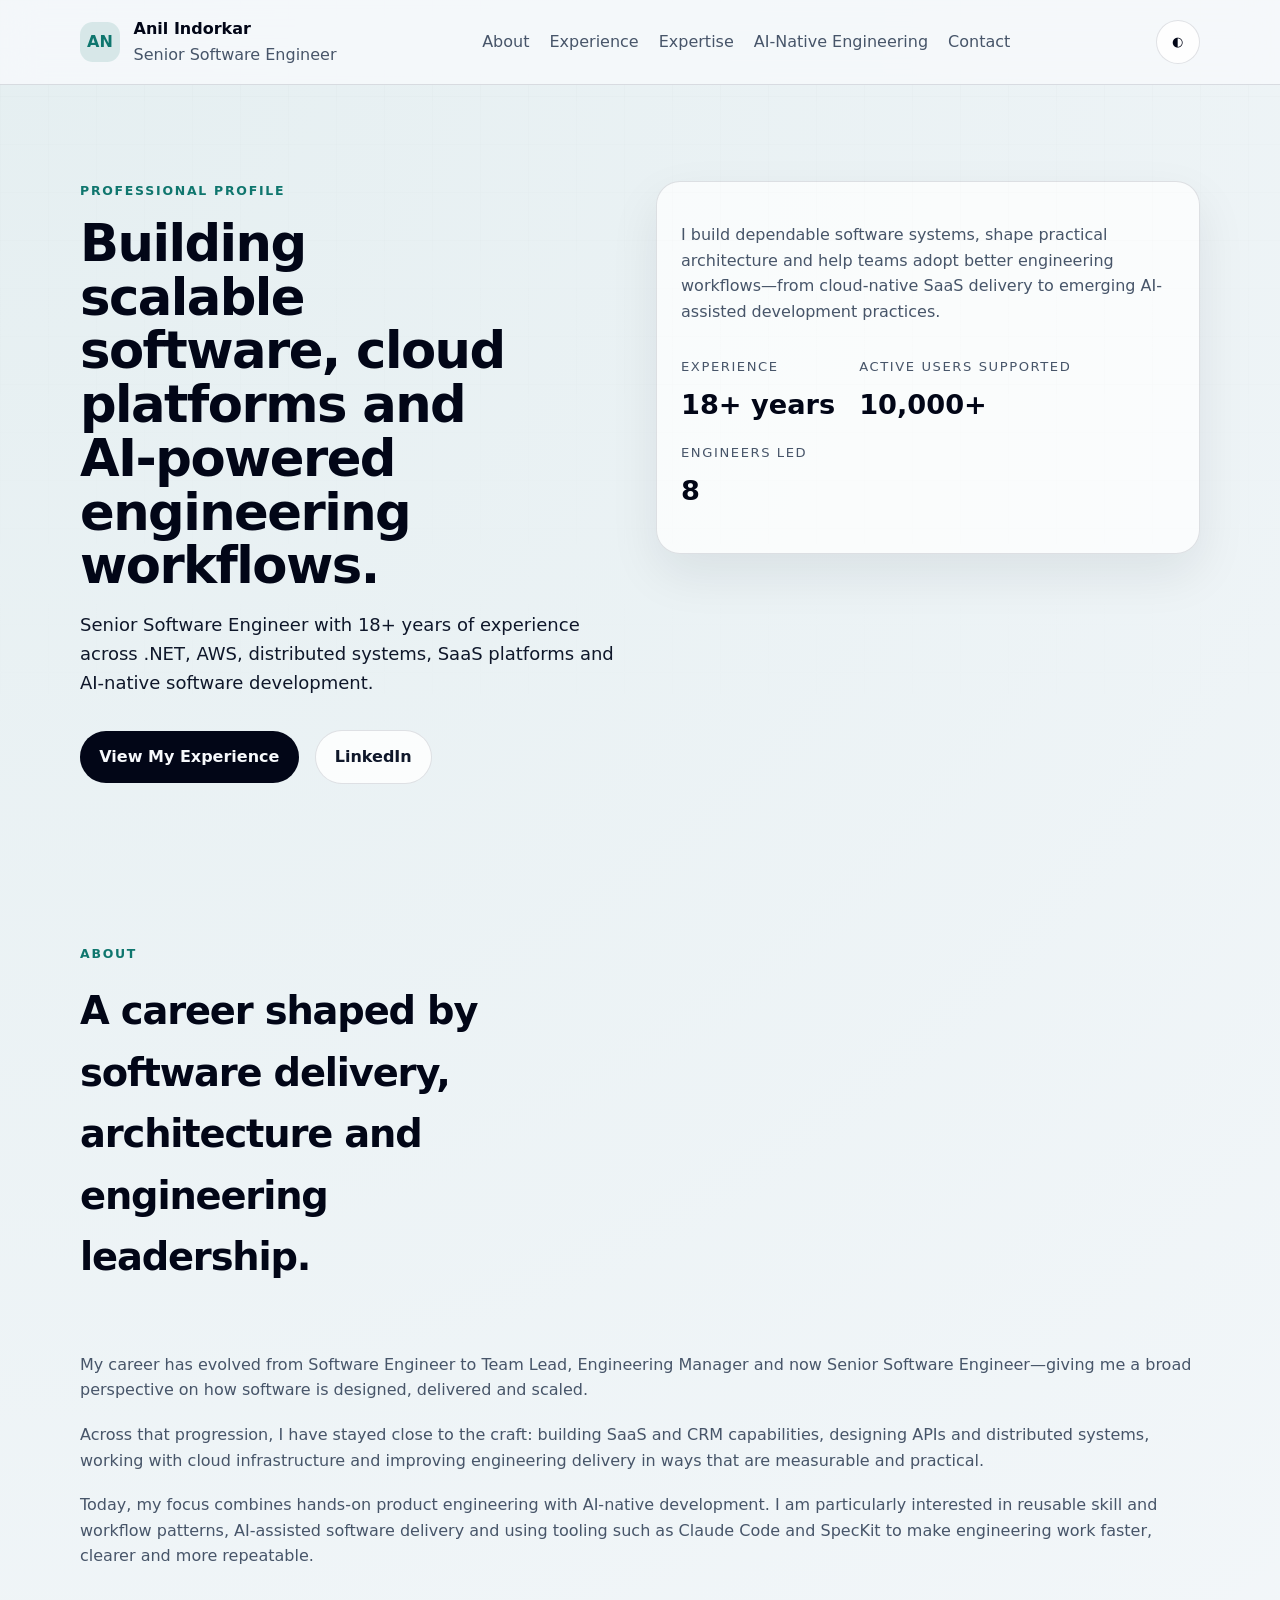
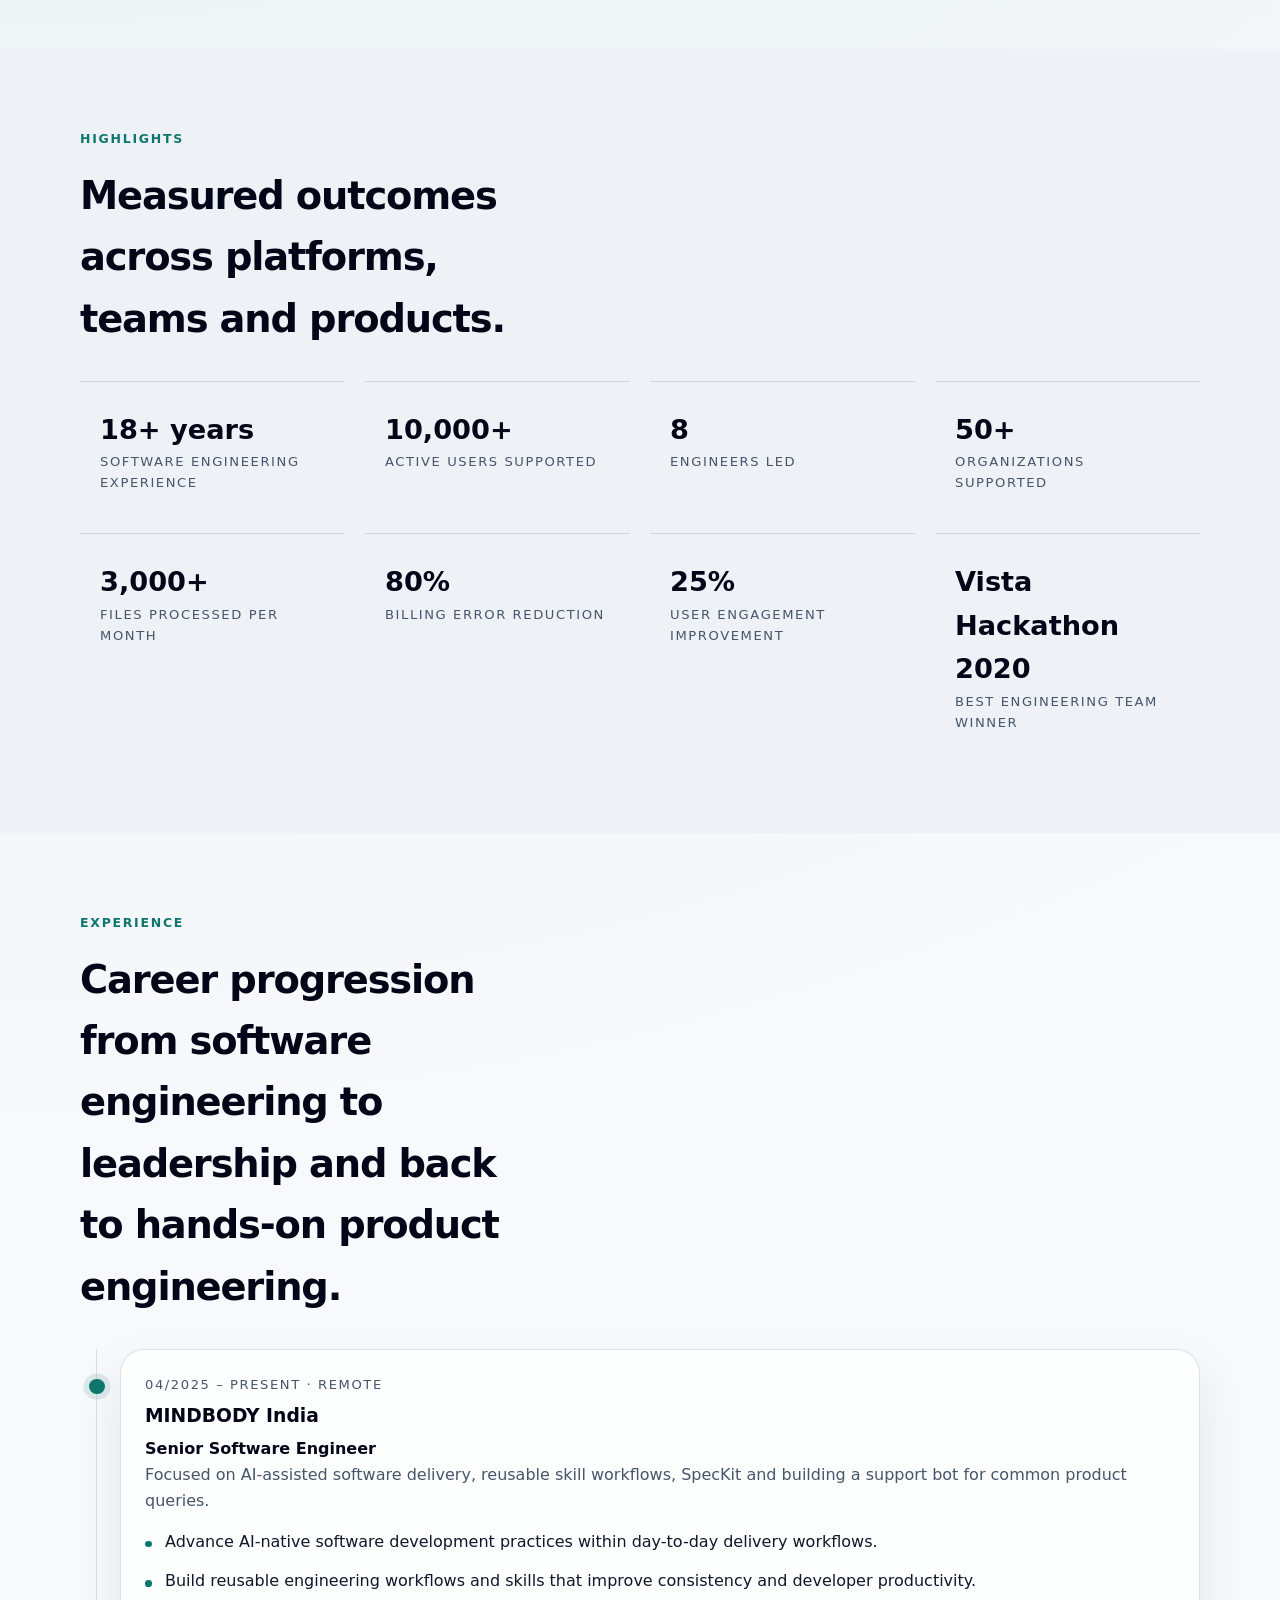
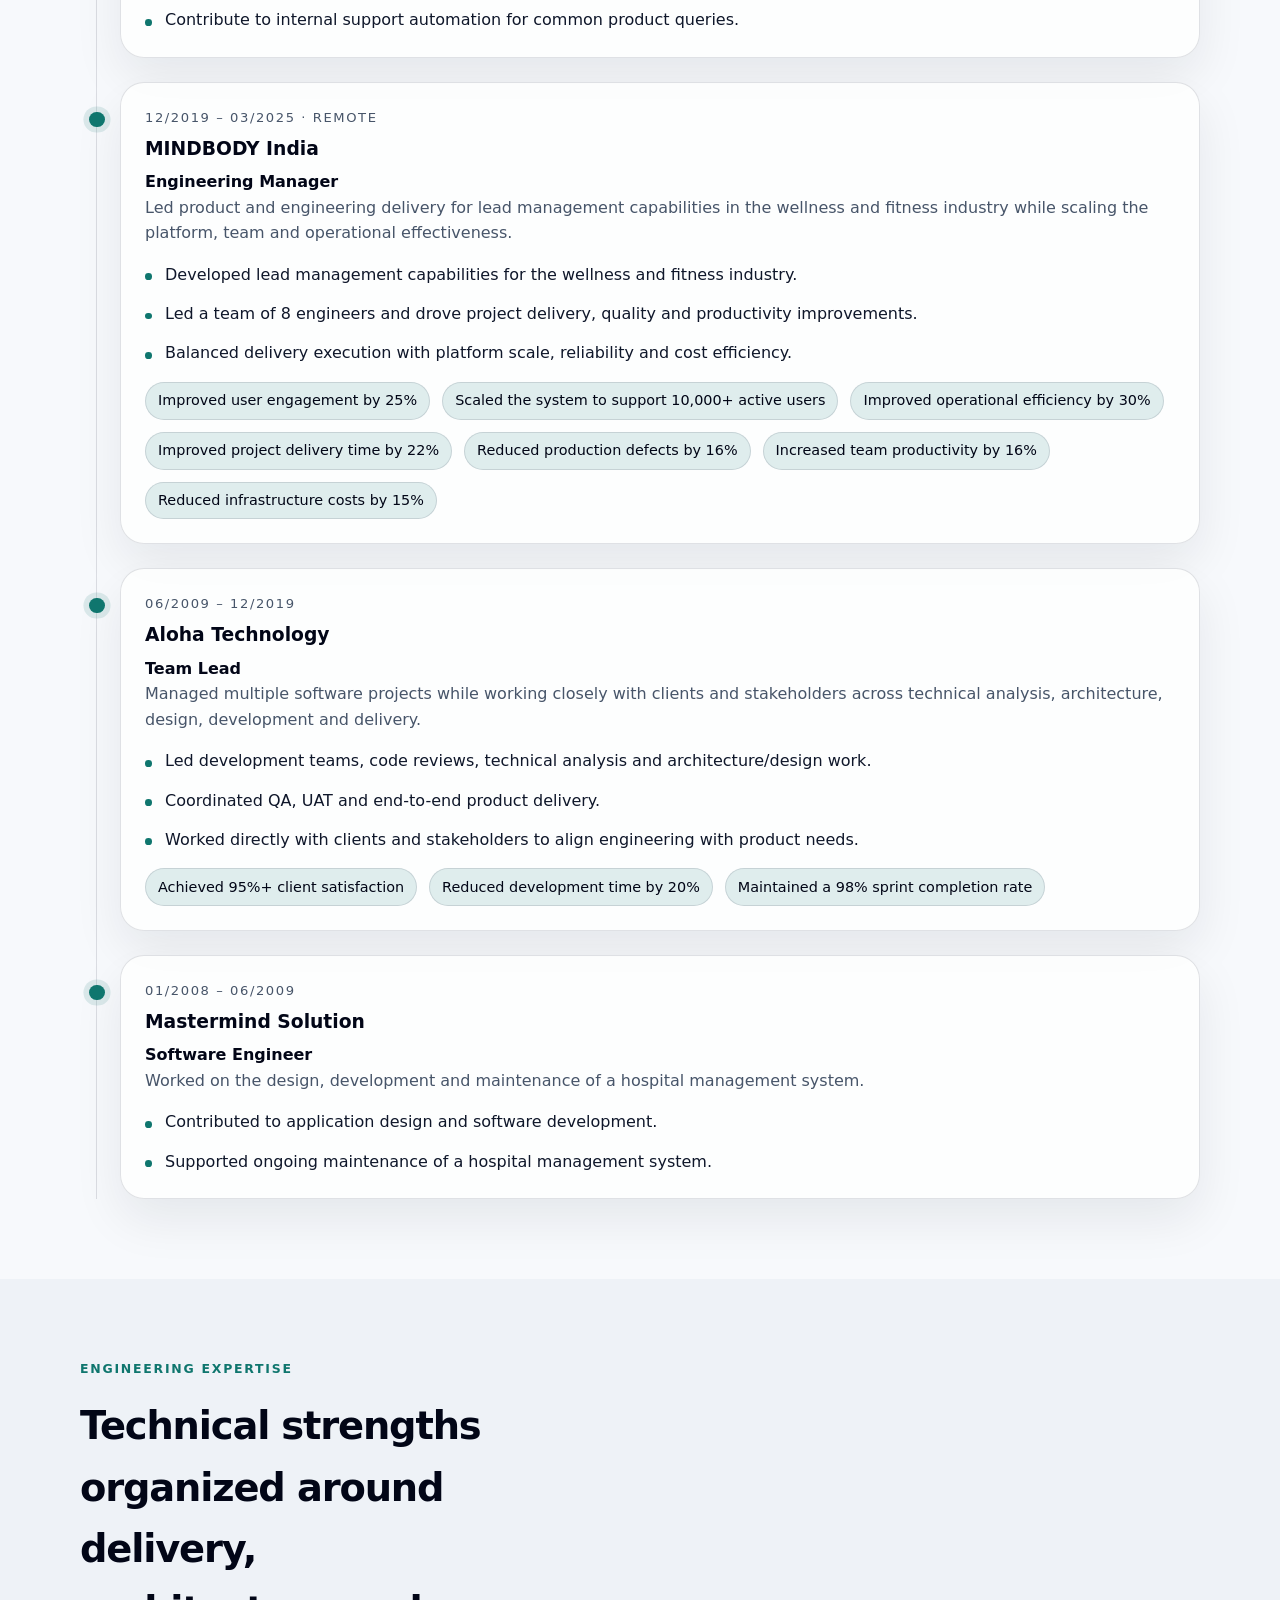
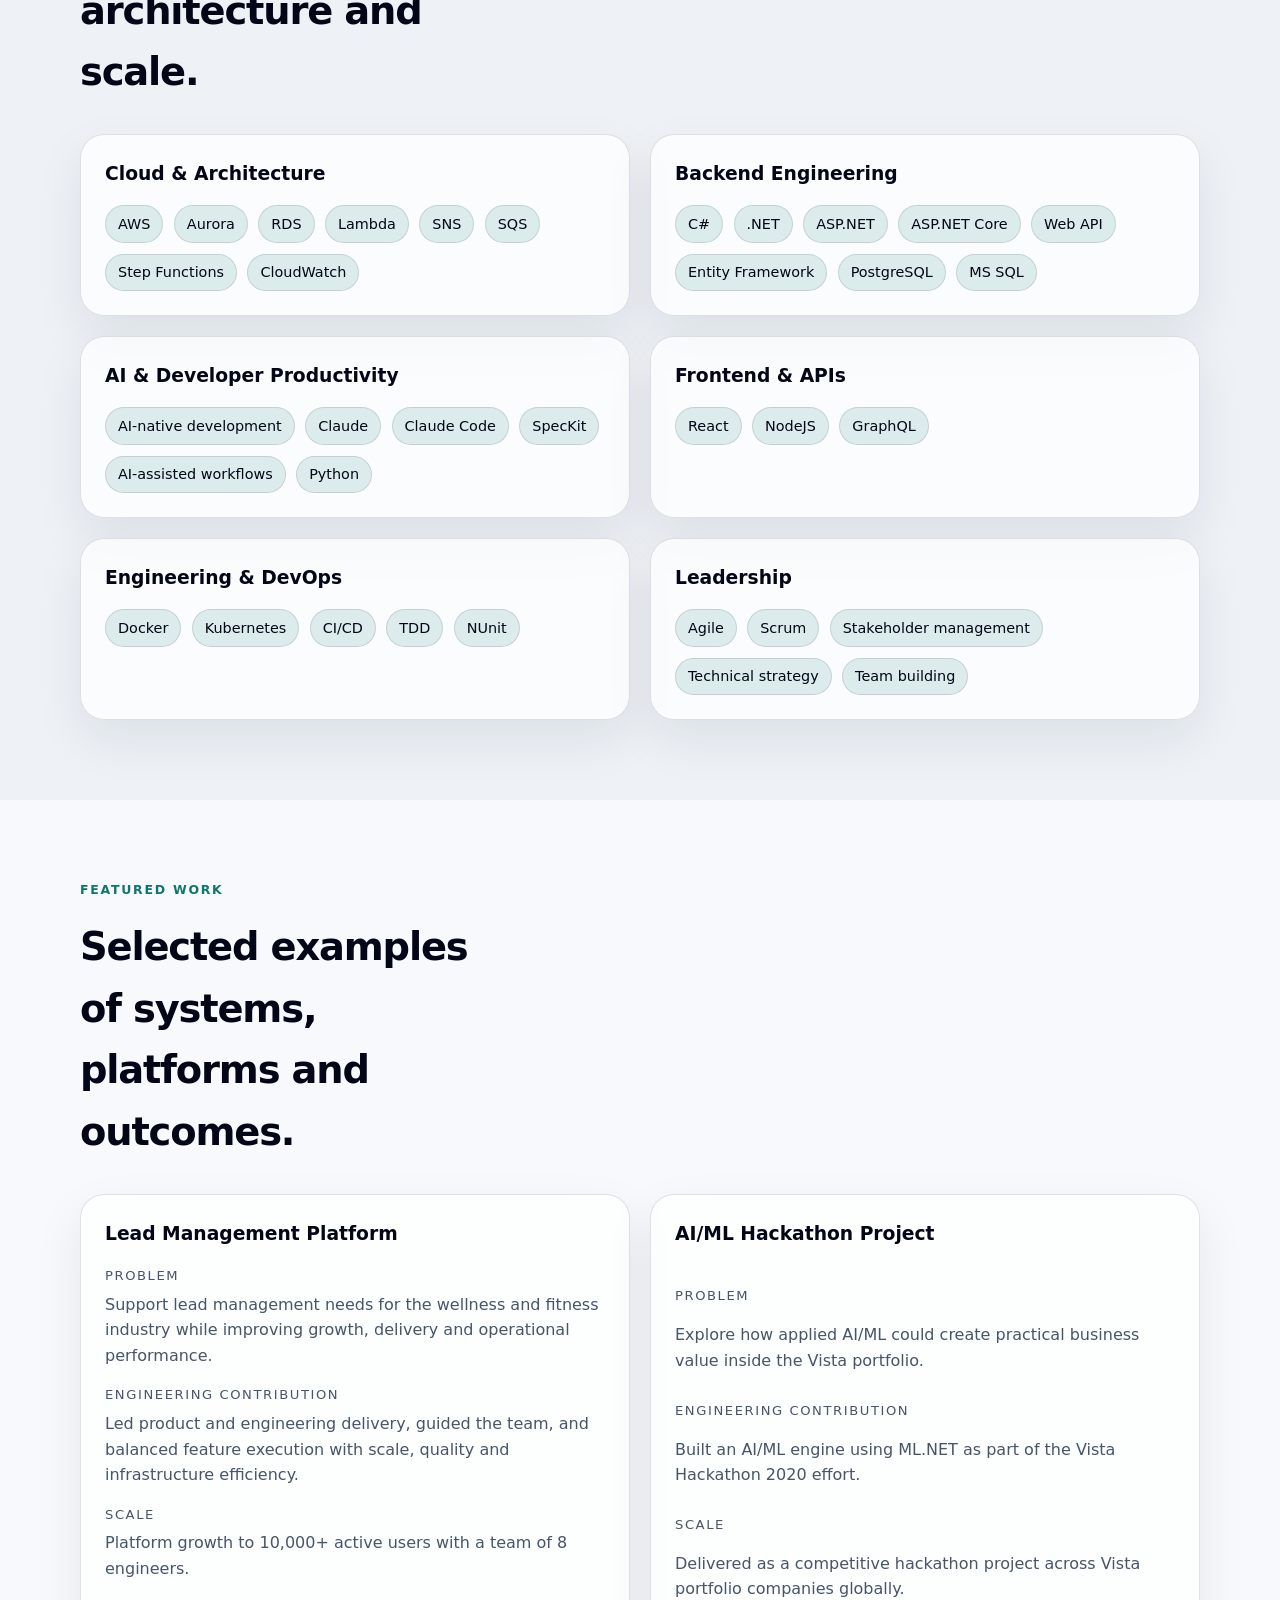
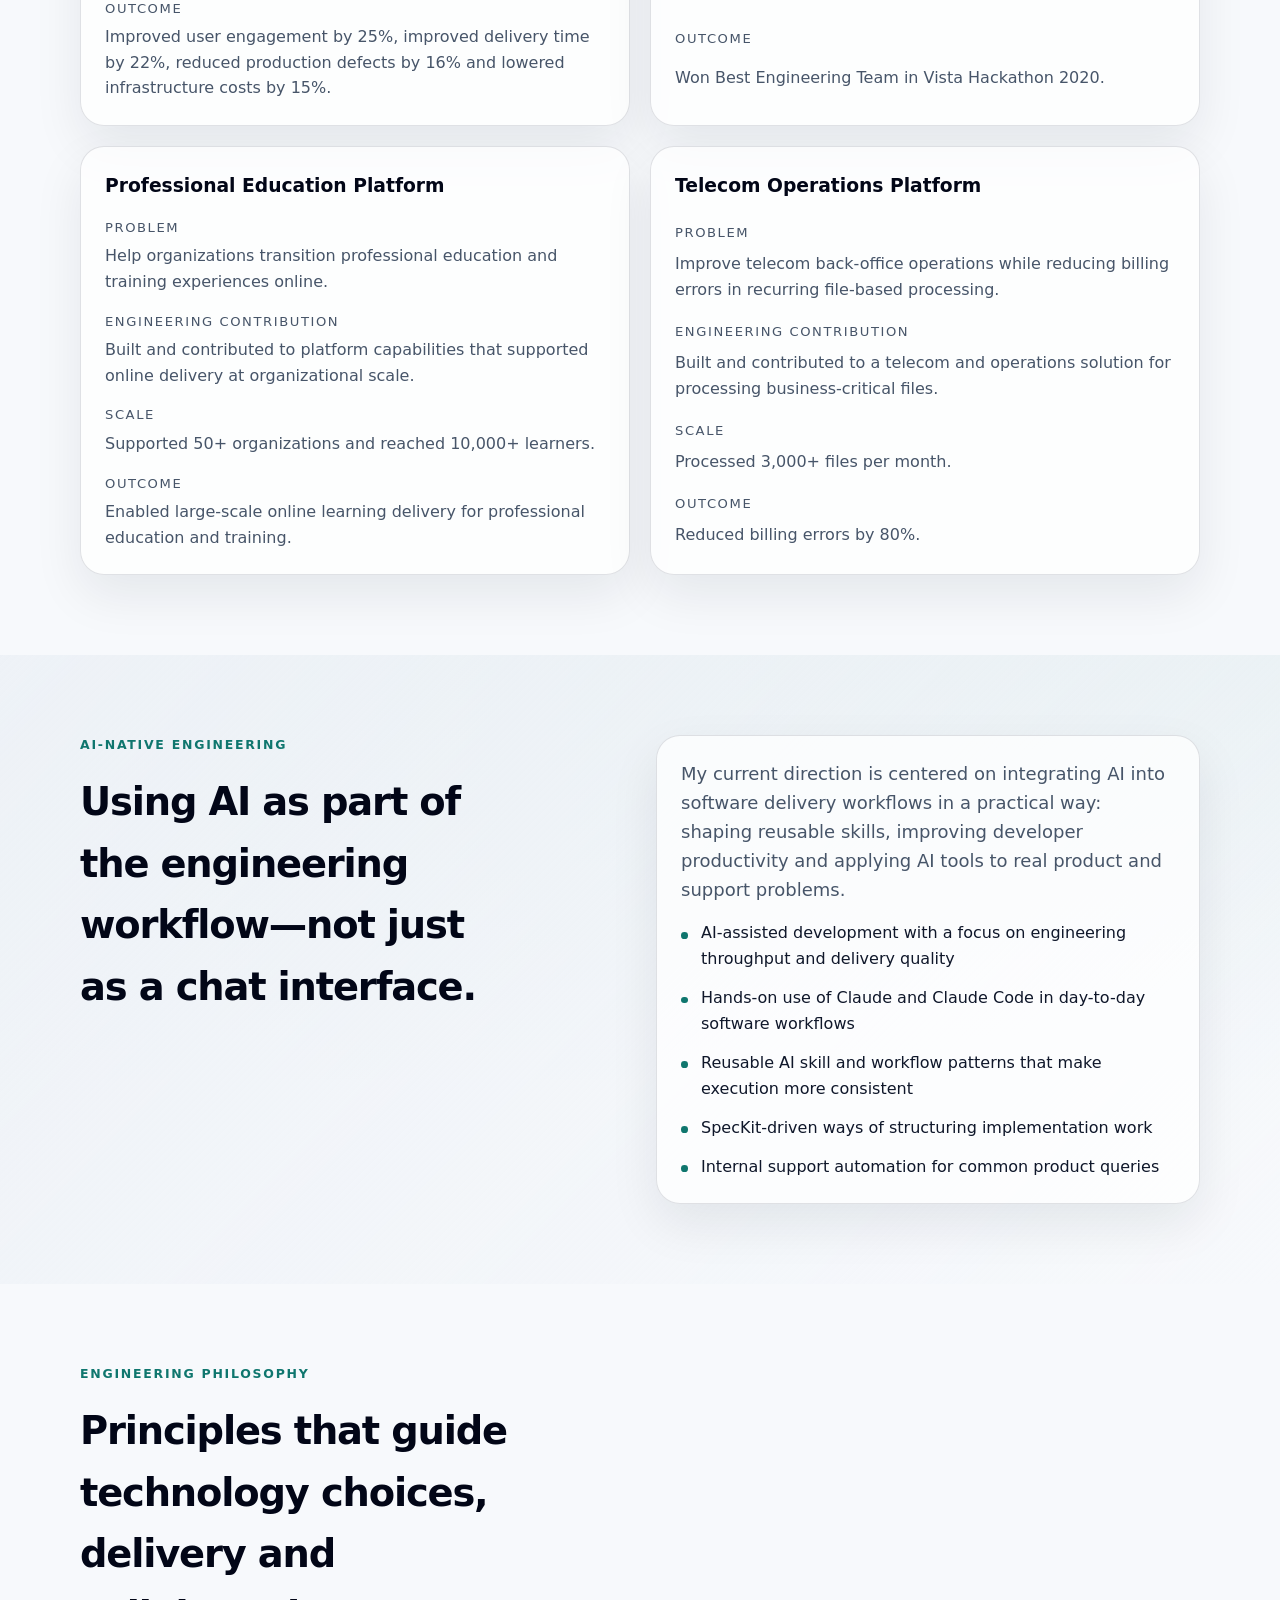
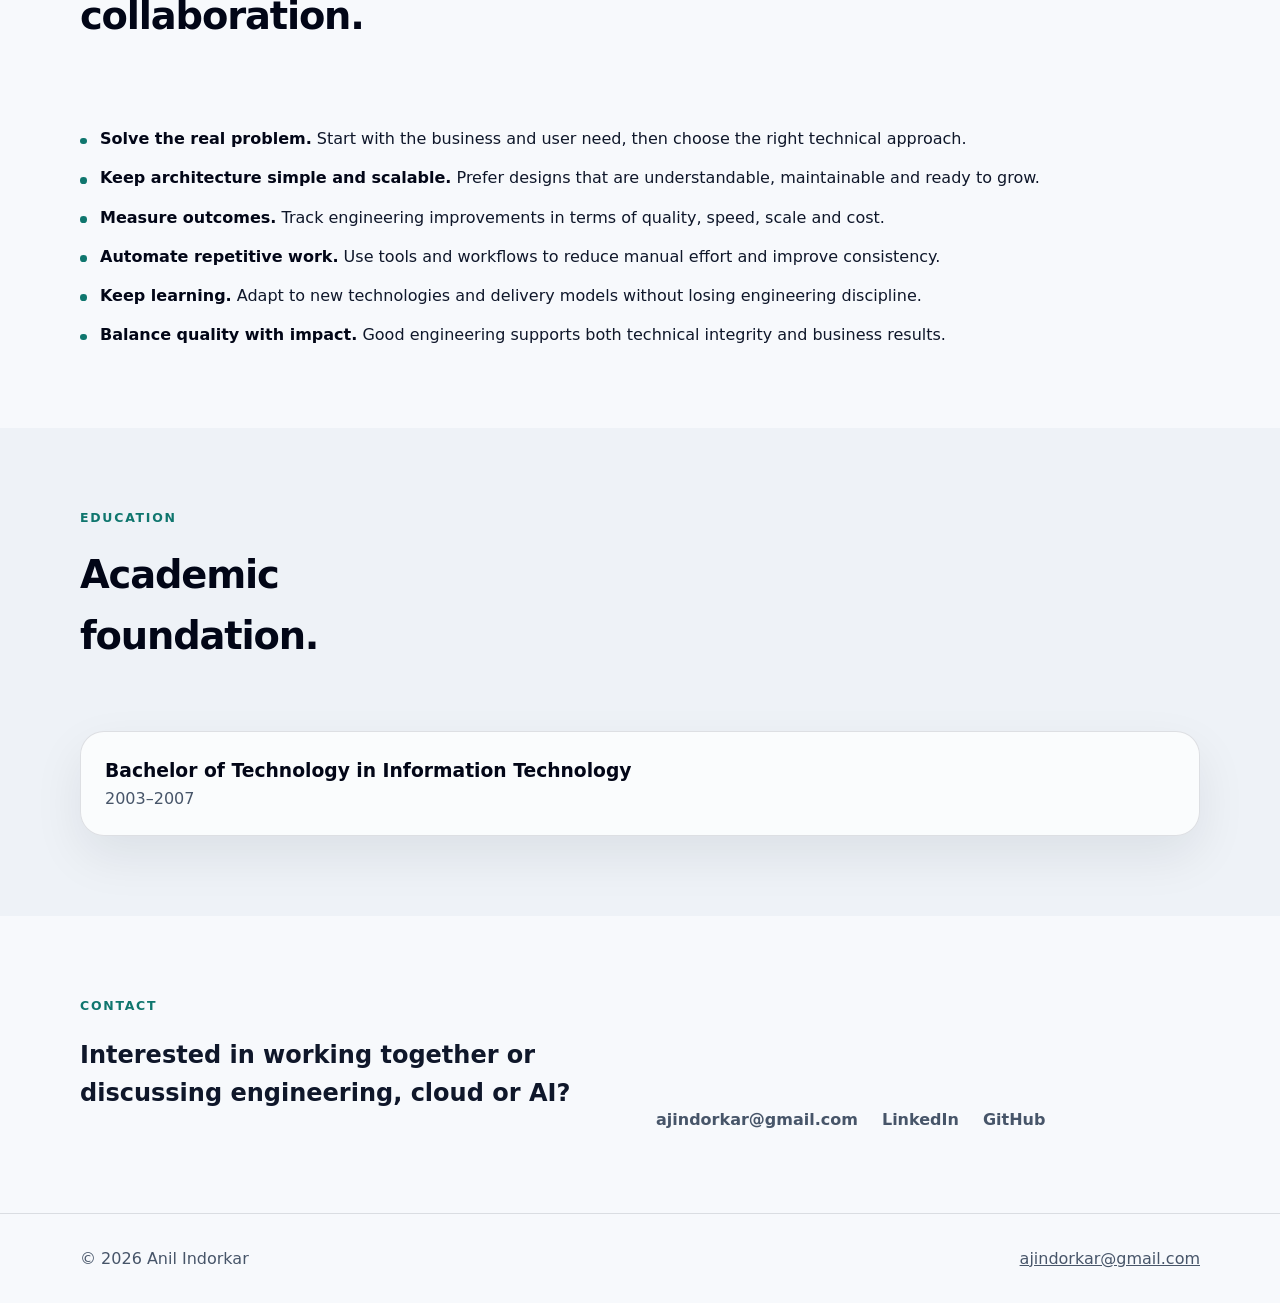
==== commit b88aa292: "Polish public-facing content details Co-authored-by: anilindorkar <16035723+anilindorkar@users.norep" ====
--- a/index.html
+++ b/index.html
@@ -96,7 +96,7 @@
                   class="button button-secondary"
                   href="https://linkedin.com/in/anil-indorkar/"
                   target="_blank"
-                  rel="noreferrer"
+                  rel="noopener noreferrer"
                   >LinkedIn</a
                 >
               </div>
--- a/styles.css
+++ b/styles.css
@@ -11,6 +11,8 @@
   --accent: #0f766e;
   --accent-soft: rgba(15, 118, 110, 0.12);
   --shadow: 0 20px 50px rgba(15, 23, 42, 0.08);
+  --banner-bg: #fef3c7;
+  --banner-text: #713f12;
   --max-width: 1120px;
 }
 
@@ -26,6 +28,8 @@
   --accent: #5eead4;
   --accent-soft: rgba(94, 234, 212, 0.12);
   --shadow: 0 24px 60px rgba(2, 6, 23, 0.45);
+  --banner-bg: rgba(120, 53, 15, 0.3);
+  --banner-text: #fde68a;
 }
 
 *,
@@ -502,8 +506,8 @@
 .noscript-banner {
   padding: 1rem;
   text-align: center;
-  background: #fef3c7;
-  color: #713f12;
+  background: var(--banner-bg);
+  color: var(--banner-text);
 }
 
 @media (max-width: 900px) {
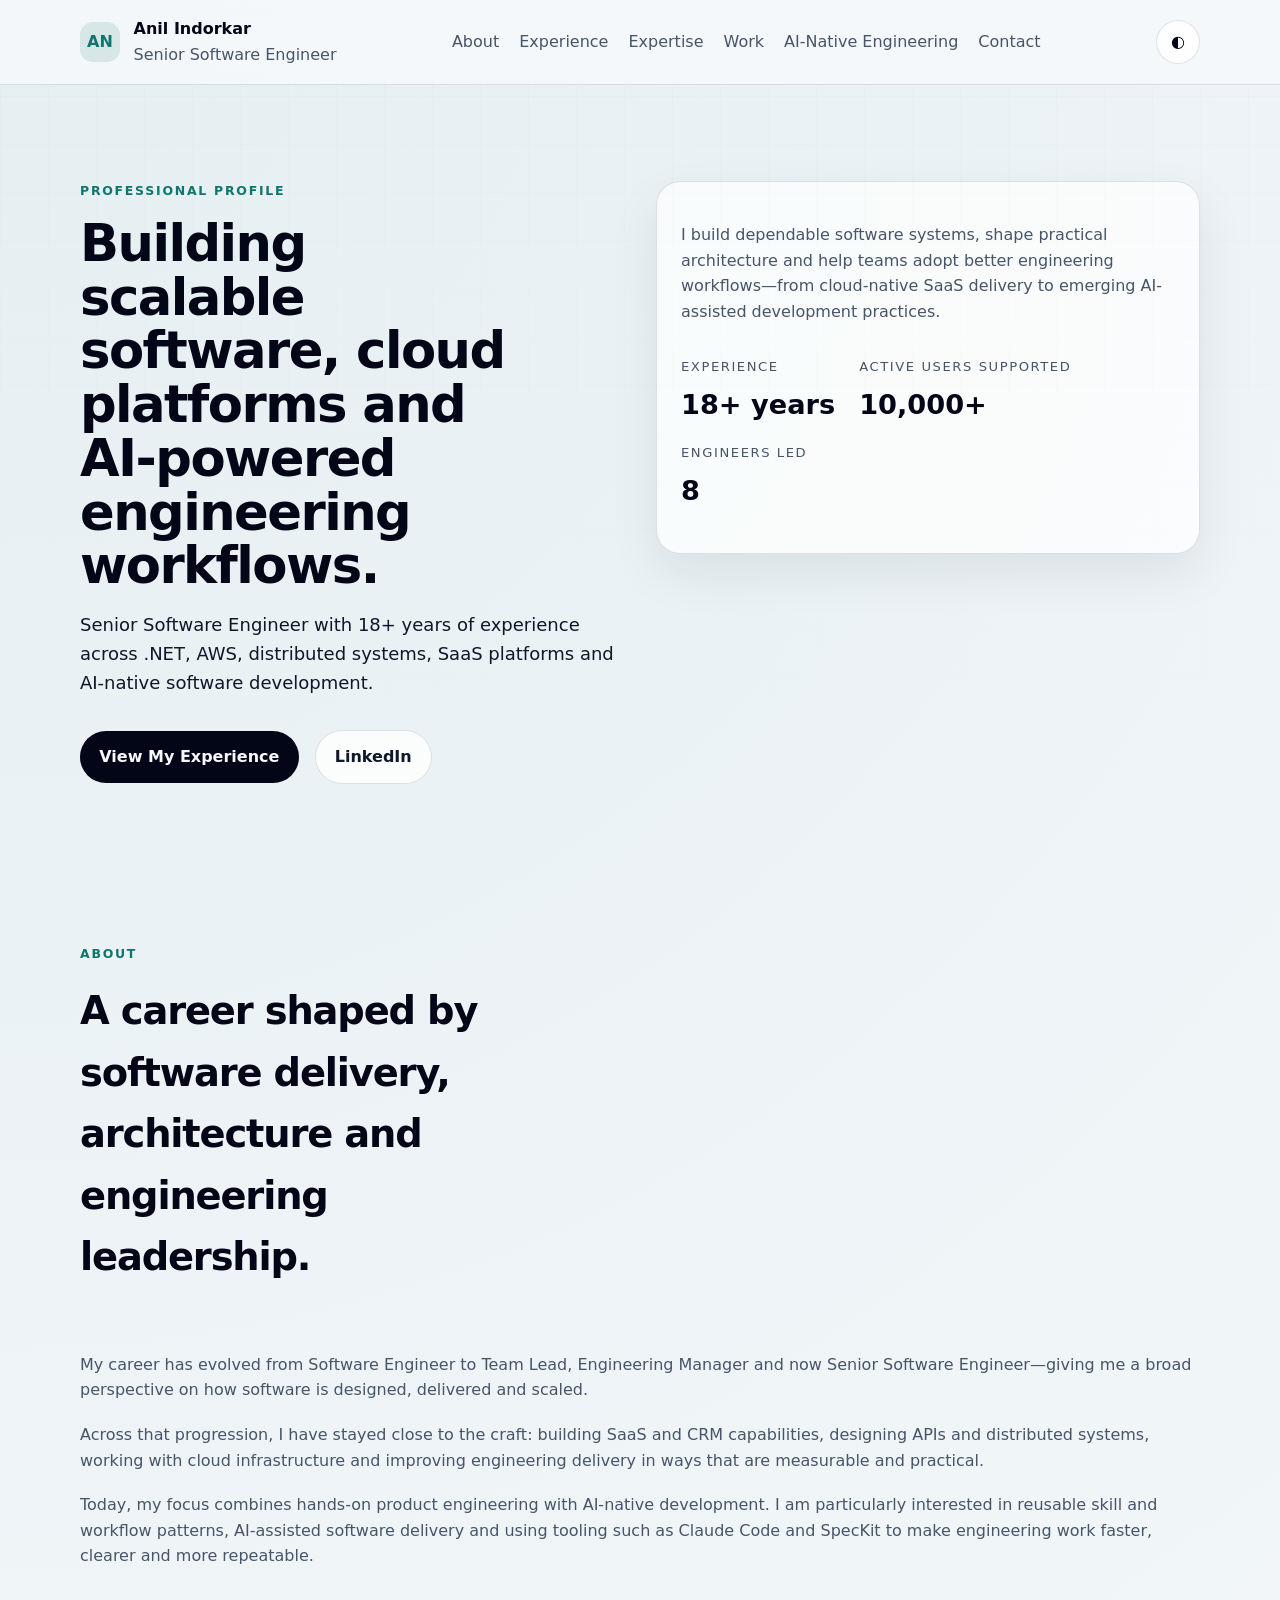
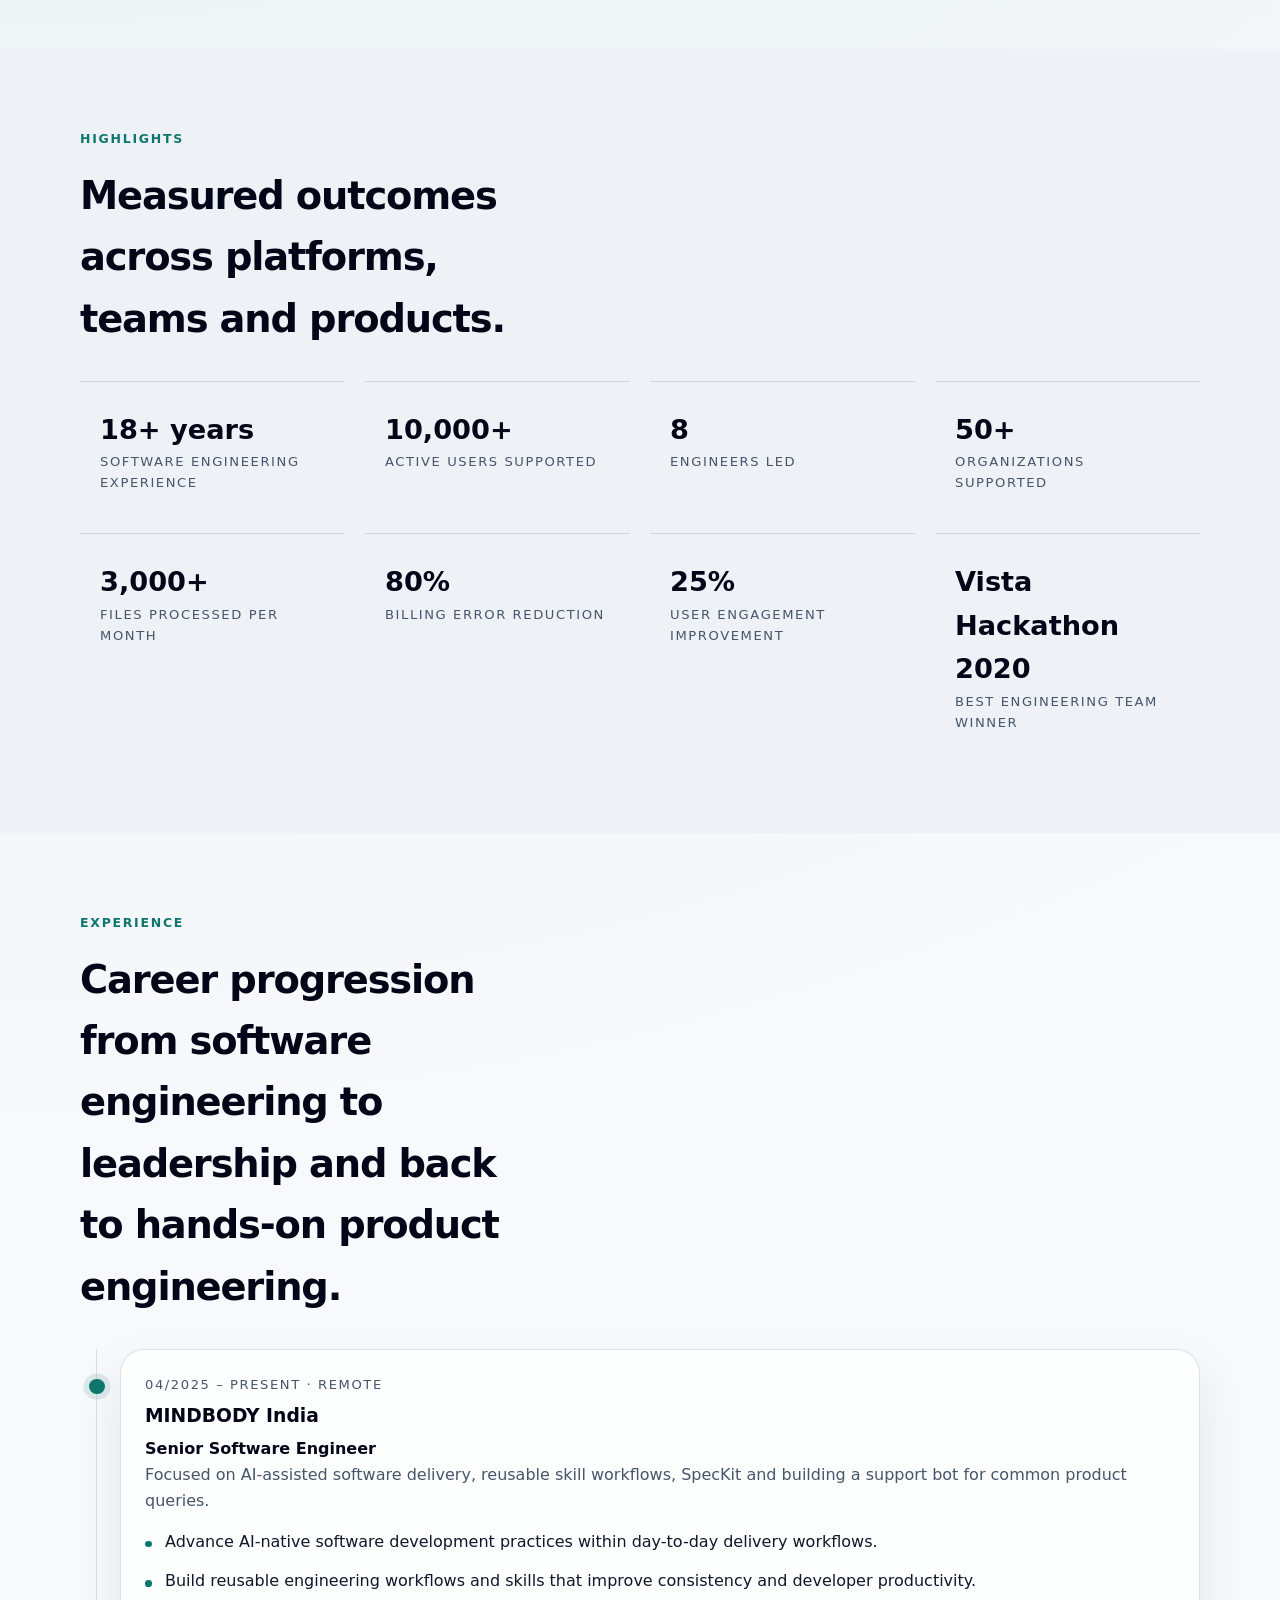
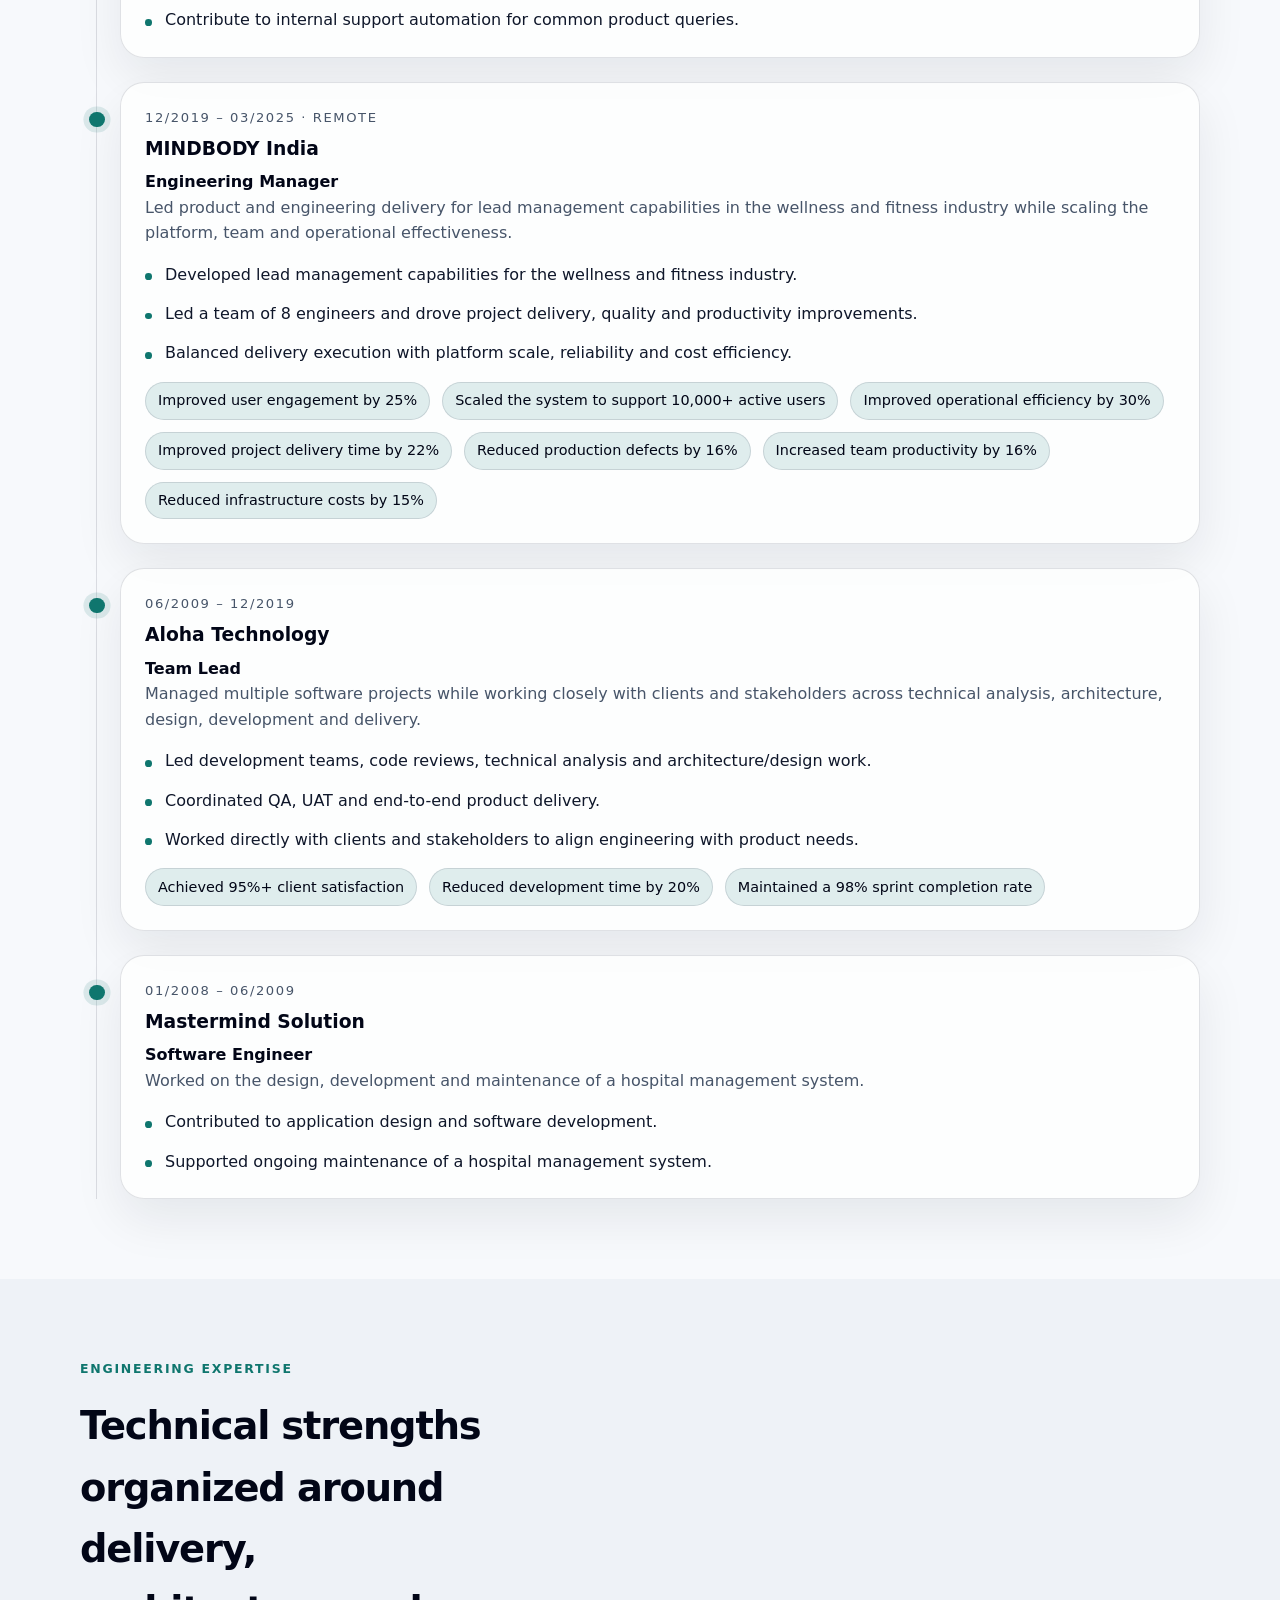
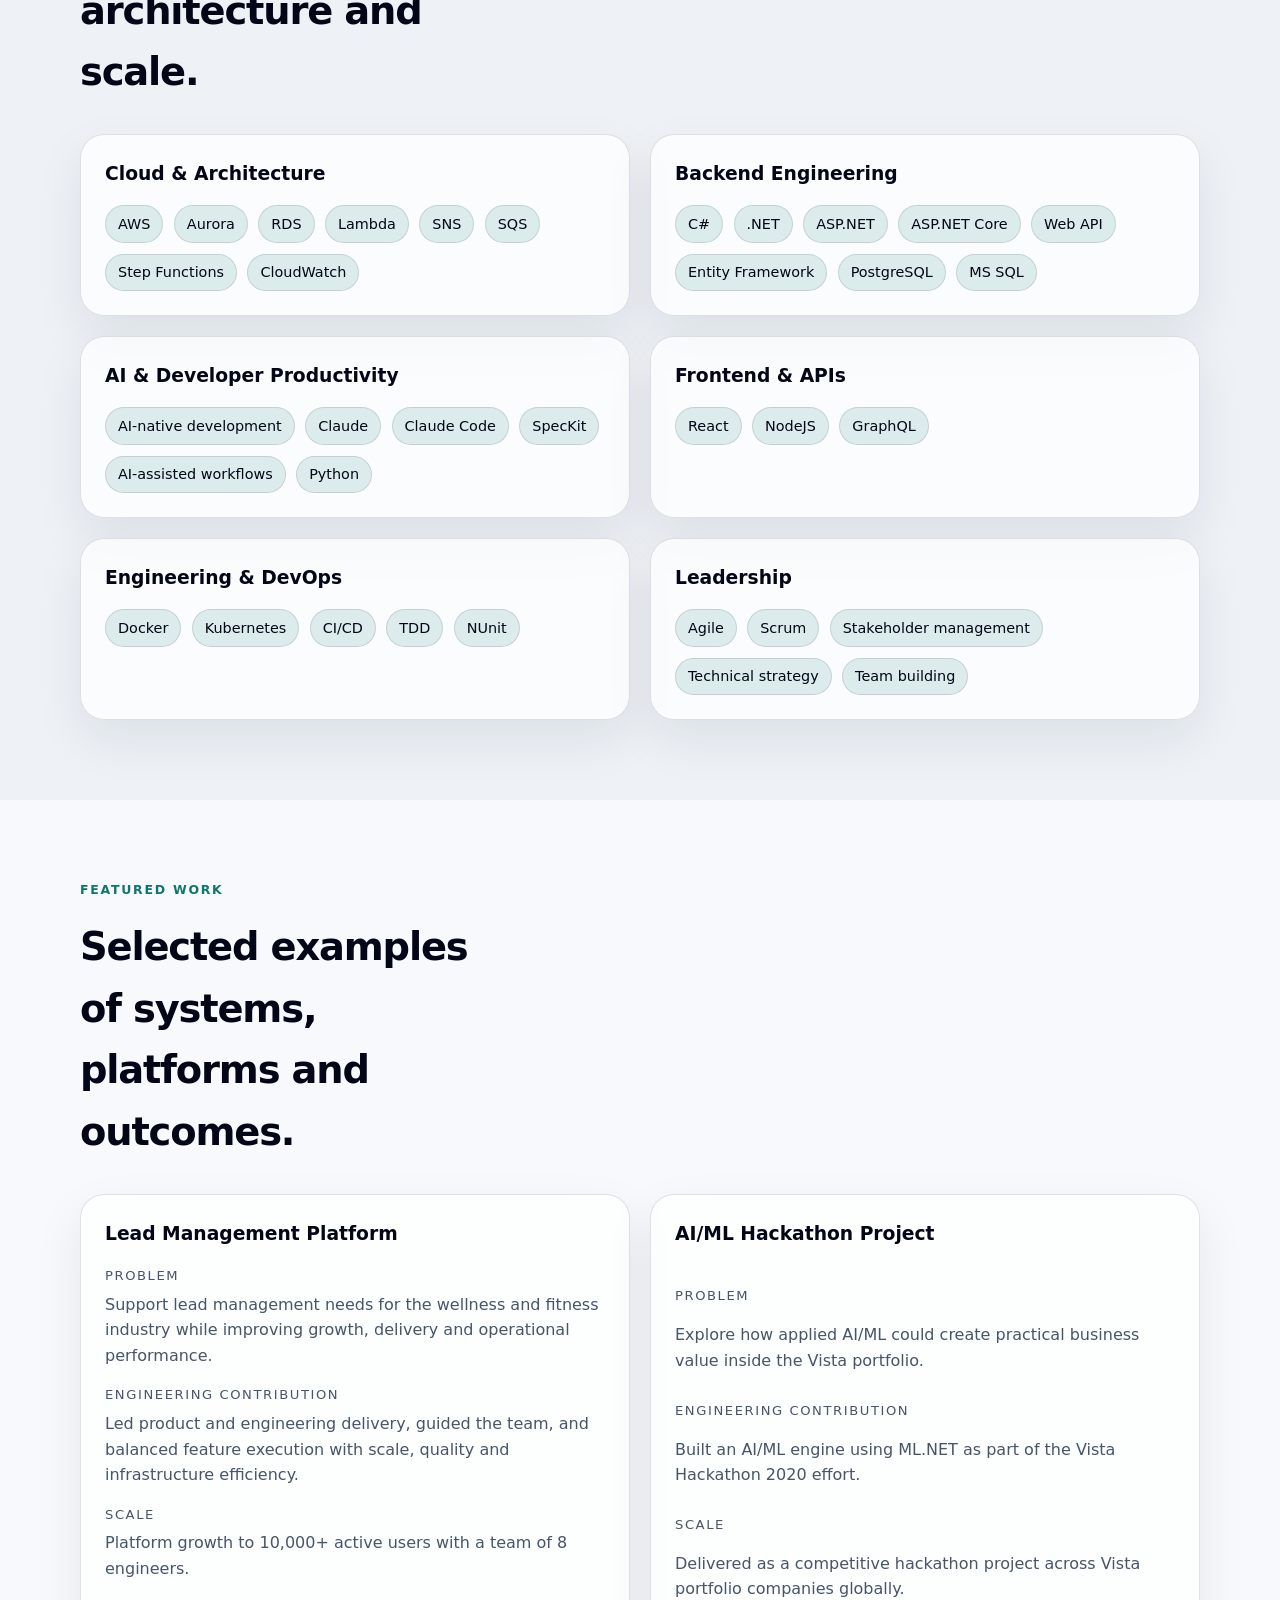
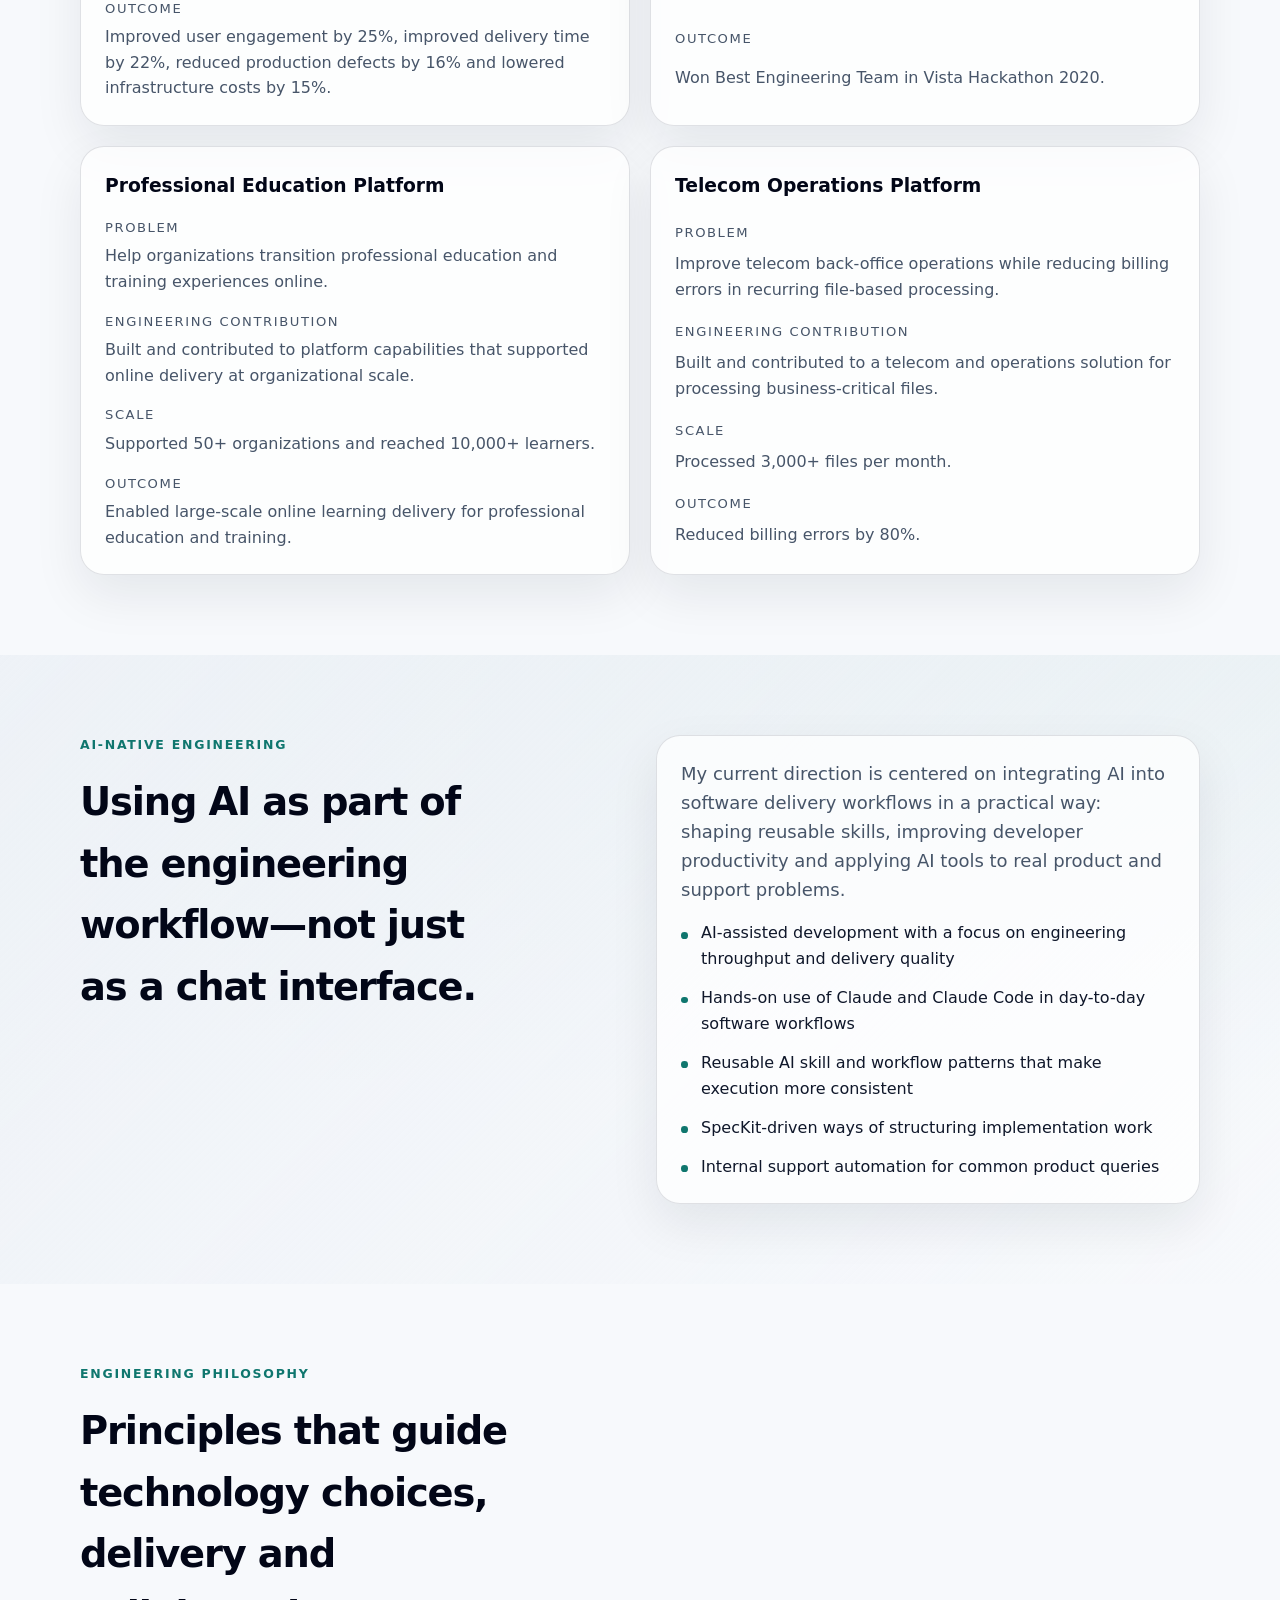
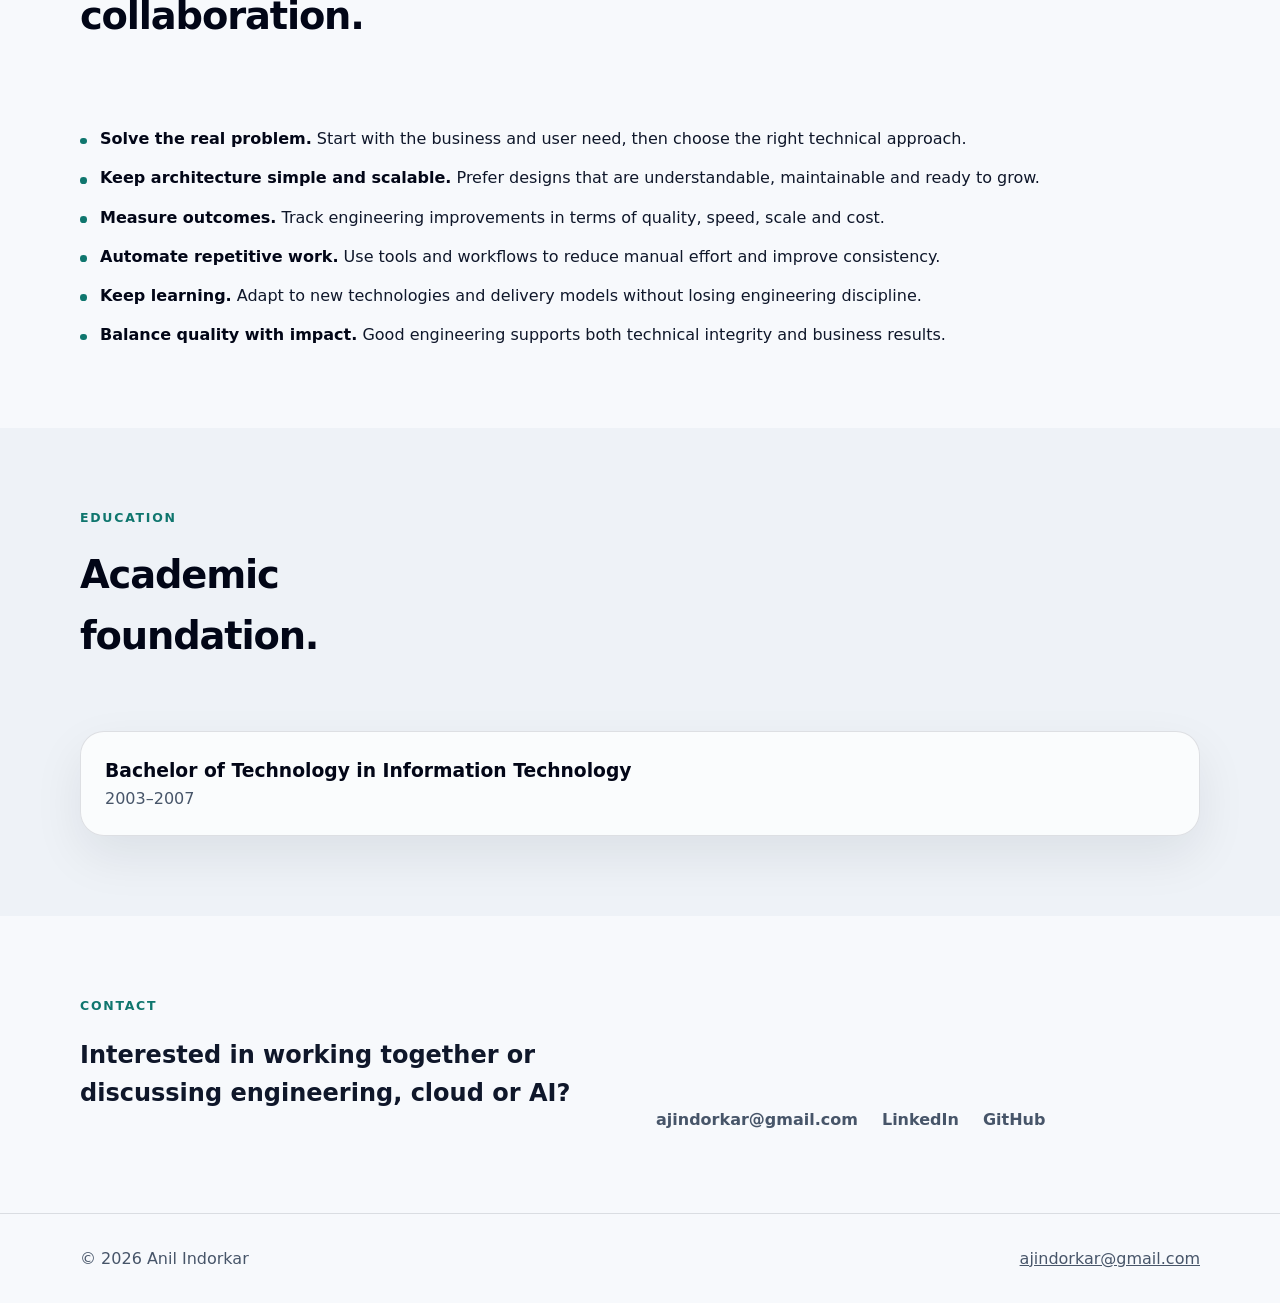
==== commit 8826cdfd: "Fix theme FOUC, add mobile nav, improve a11y and compatibility" ====
--- a/index.html
+++ b/index.html
@@ -13,7 +13,8 @@
       content="Anil Indorkar, Senior Software Engineer, .NET, C#, AWS, AI-native development, distributed systems, SaaS"
     />
     <meta name="author" content="Anil Indorkar" />
-    <meta name="theme-color" content="#0b1120" />
+    <meta name="theme-color" content="#f7f9fc" media="(prefers-color-scheme: light)" />
+    <meta name="theme-color" content="#020617" media="(prefers-color-scheme: dark)" />
     <meta property="og:type" content="website" />
     <meta property="og:title" content="Anil Indorkar | Senior Software Engineer" />
     <meta
@@ -22,7 +23,7 @@
     />
     <meta property="og:url" content="https://anilindorkar.github.io/beyond-the-resume/" />
     <meta property="og:site_name" content="Anil Indorkar" />
-    <meta name="twitter:card" content="summary_large_image" />
+    <meta name="twitter:card" content="summary" />
     <meta name="twitter:title" content="Anil Indorkar | Senior Software Engineer" />
     <meta
       name="twitter:description"
@@ -30,6 +31,22 @@
     />
     <link rel="canonical" href="https://anilindorkar.github.io/beyond-the-resume/" />
     <link rel="icon" href="favicon.svg" type="image/svg+xml" />
+    <script>
+      (function () {
+        var stored = null;
+        try {
+          stored = localStorage.getItem("theme-preference");
+        } catch (error) {
+          /* storage unavailable */
+        }
+        var theme = stored;
+        if (theme !== "dark" && theme !== "light") {
+          var prefersDark = window.matchMedia("(prefers-color-scheme: dark)").matches;
+          theme = prefersDark ? "dark" : "light";
+        }
+        document.documentElement.dataset.theme = theme;
+      })();
+    </script>
     <link rel="stylesheet" href="styles.css" />
     <script type="application/ld+json">
       {
@@ -37,7 +54,7 @@
         "@type": "Person",
         "name": "Anil Indorkar",
         "jobTitle": "Senior Software Engineer",
-        "email": "mailto:ajindorkar@gmail.com",
+        "email": "ajindorkar@gmail.com",
         "url": "https://anilindorkar.github.io/beyond-the-resume/",
         "sameAs": [
           "https://linkedin.com/in/anil-indorkar/",
@@ -57,6 +74,13 @@
     </script>
   </head>
   <body>
+    <a class="skip-link" href="#top">Skip to main content</a>
+    <noscript>
+      <div class="noscript-banner">
+        JavaScript is disabled. Please enable it to view the full profile details and experience
+        timeline.
+      </div>
+    </noscript>
     <div class="site-shell">
       <header class="site-header">
         <div class="container nav-shell">
@@ -67,16 +91,29 @@
               <span>Senior Software Engineer</span>
             </span>
           </a>
-          <nav class="site-nav" aria-label="Primary">
+          <nav class="site-nav" id="site-nav" aria-label="Primary">
             <a href="#about">About</a>
             <a href="#experience">Experience</a>
             <a href="#expertise">Expertise</a>
+            <a href="#featured-work">Work</a>
             <a href="#ai-native">AI-Native Engineering</a>
             <a href="#contact">Contact</a>
           </nav>
-          <button class="theme-toggle" id="theme-toggle" type="button" aria-label="Toggle color theme">
-            <span aria-hidden="true">◐</span>
-          </button>
+          <div class="nav-actions">
+            <button class="theme-toggle" id="theme-toggle" type="button" aria-label="Toggle color theme">
+              <span aria-hidden="true">◐</span>
+            </button>
+            <button
+              class="nav-toggle"
+              id="nav-toggle"
+              type="button"
+              aria-expanded="false"
+              aria-controls="site-nav"
+              aria-label="Toggle navigation menu"
+            >
+              <span aria-hidden="true">☰</span>
+            </button>
+          </div>
         </div>
       </header>
 
@@ -214,12 +251,6 @@
       </footer>
     </div>
 
-    <noscript>
-      <div class="noscript-banner">
-        JavaScript is disabled. Please enable it to view the full profile details and experience
-        timeline.
-      </div>
-    </noscript>
     <script src="profile.js"></script>
     <script src="script.js"></script>
   </body>
--- a/styles.css
+++ b/styles.css
@@ -16,7 +16,12 @@
   --max-width: 1120px;
 }
 
-body[data-theme="dark"] {
+html[data-theme="light"] {
+  color-scheme: light;
+}
+
+html[data-theme="dark"] {
+  color-scheme: dark;
   --bg: #020617;
   --bg-elevated: rgba(15, 23, 42, 0.9);
   --bg-muted: #0b1120;
@@ -42,6 +47,46 @@
   scroll-behavior: smooth;
 }
 
+@media (prefers-reduced-motion: reduce) {
+  html {
+    scroll-behavior: auto;
+  }
+
+  *,
+  *::before,
+  *::after {
+    transition-duration: 0.01ms !important;
+    animation-duration: 0.01ms !important;
+  }
+}
+
+[id] {
+  scroll-margin-top: 6rem;
+}
+
+:focus-visible {
+  outline: 2px solid var(--accent);
+  outline-offset: 2px;
+}
+
+.skip-link {
+  position: absolute;
+  top: 0.5rem;
+  left: 0.5rem;
+  z-index: 100;
+  padding: 0.65rem 1rem;
+  border-radius: 0.5rem;
+  background: var(--heading);
+  color: var(--bg);
+  text-decoration: none;
+  font-weight: 600;
+  transform: translateY(-200%);
+}
+
+.skip-link:focus {
+  transform: none;
+}
+
 body {
   margin: 0;
   font-family: Inter, system-ui, -apple-system, BlinkMacSystemFont, "Segoe UI", sans-serif;
@@ -61,6 +106,7 @@
     linear-gradient(rgba(127, 127, 127, 0.05) 1px, transparent 1px),
     linear-gradient(90deg, rgba(127, 127, 127, 0.05) 1px, transparent 1px);
   background-size: 48px 48px;
+  -webkit-mask-image: linear-gradient(to bottom, rgba(0, 0, 0, 0.4), transparent 85%);
   mask-image: linear-gradient(to bottom, rgba(0, 0, 0, 0.4), transparent 85%);
   pointer-events: none;
 }
@@ -96,6 +142,7 @@
   position: sticky;
   top: 0;
   z-index: 10;
+  -webkit-backdrop-filter: blur(18px);
   backdrop-filter: blur(18px);
   background: color-mix(in srgb, var(--bg) 82%, transparent);
   border-bottom: 1px solid var(--border);
@@ -171,7 +218,8 @@
   color: var(--heading);
 }
 
-.theme-toggle {
+.theme-toggle,
+.nav-toggle {
   border: 1px solid var(--border);
   background: var(--bg-elevated);
   color: var(--heading);
@@ -179,6 +227,17 @@
   width: 2.75rem;
   height: 2.75rem;
   cursor: pointer;
+  font-size: 1rem;
+}
+
+.nav-actions {
+  display: flex;
+  align-items: center;
+  gap: 0.6rem;
+}
+
+.nav-toggle {
+  display: none;
 }
 
 .hero {
@@ -521,8 +580,43 @@
     grid-template-columns: 1fr;
   }
 
+  .nav-shell {
+    position: relative;
+  }
+
+  .nav-toggle {
+    display: inline-grid;
+    place-items: center;
+  }
+
   .site-nav {
     display: none;
+    position: absolute;
+    top: calc(100% + 0.5rem);
+    left: 0;
+    right: 0;
+    z-index: 20;
+    flex-direction: column;
+    gap: 0.25rem;
+    padding: 0.75rem;
+    border: 1px solid var(--border);
+    border-radius: 1rem;
+    background: var(--bg-elevated);
+    box-shadow: var(--shadow);
+  }
+
+  .site-nav.is-open {
+    display: flex;
+  }
+
+  .site-nav a {
+    padding: 0.6rem 0.75rem;
+    border-radius: 0.6rem;
+  }
+
+  .site-nav a:hover,
+  .site-nav a:focus-visible {
+    background: var(--accent-soft);
   }
 
   .hero {
@@ -538,6 +632,9 @@
   .nav-shell,
   .footer-shell {
     align-items: flex-start;
+  }
+
+  .footer-shell {
     flex-direction: column;
   }
 
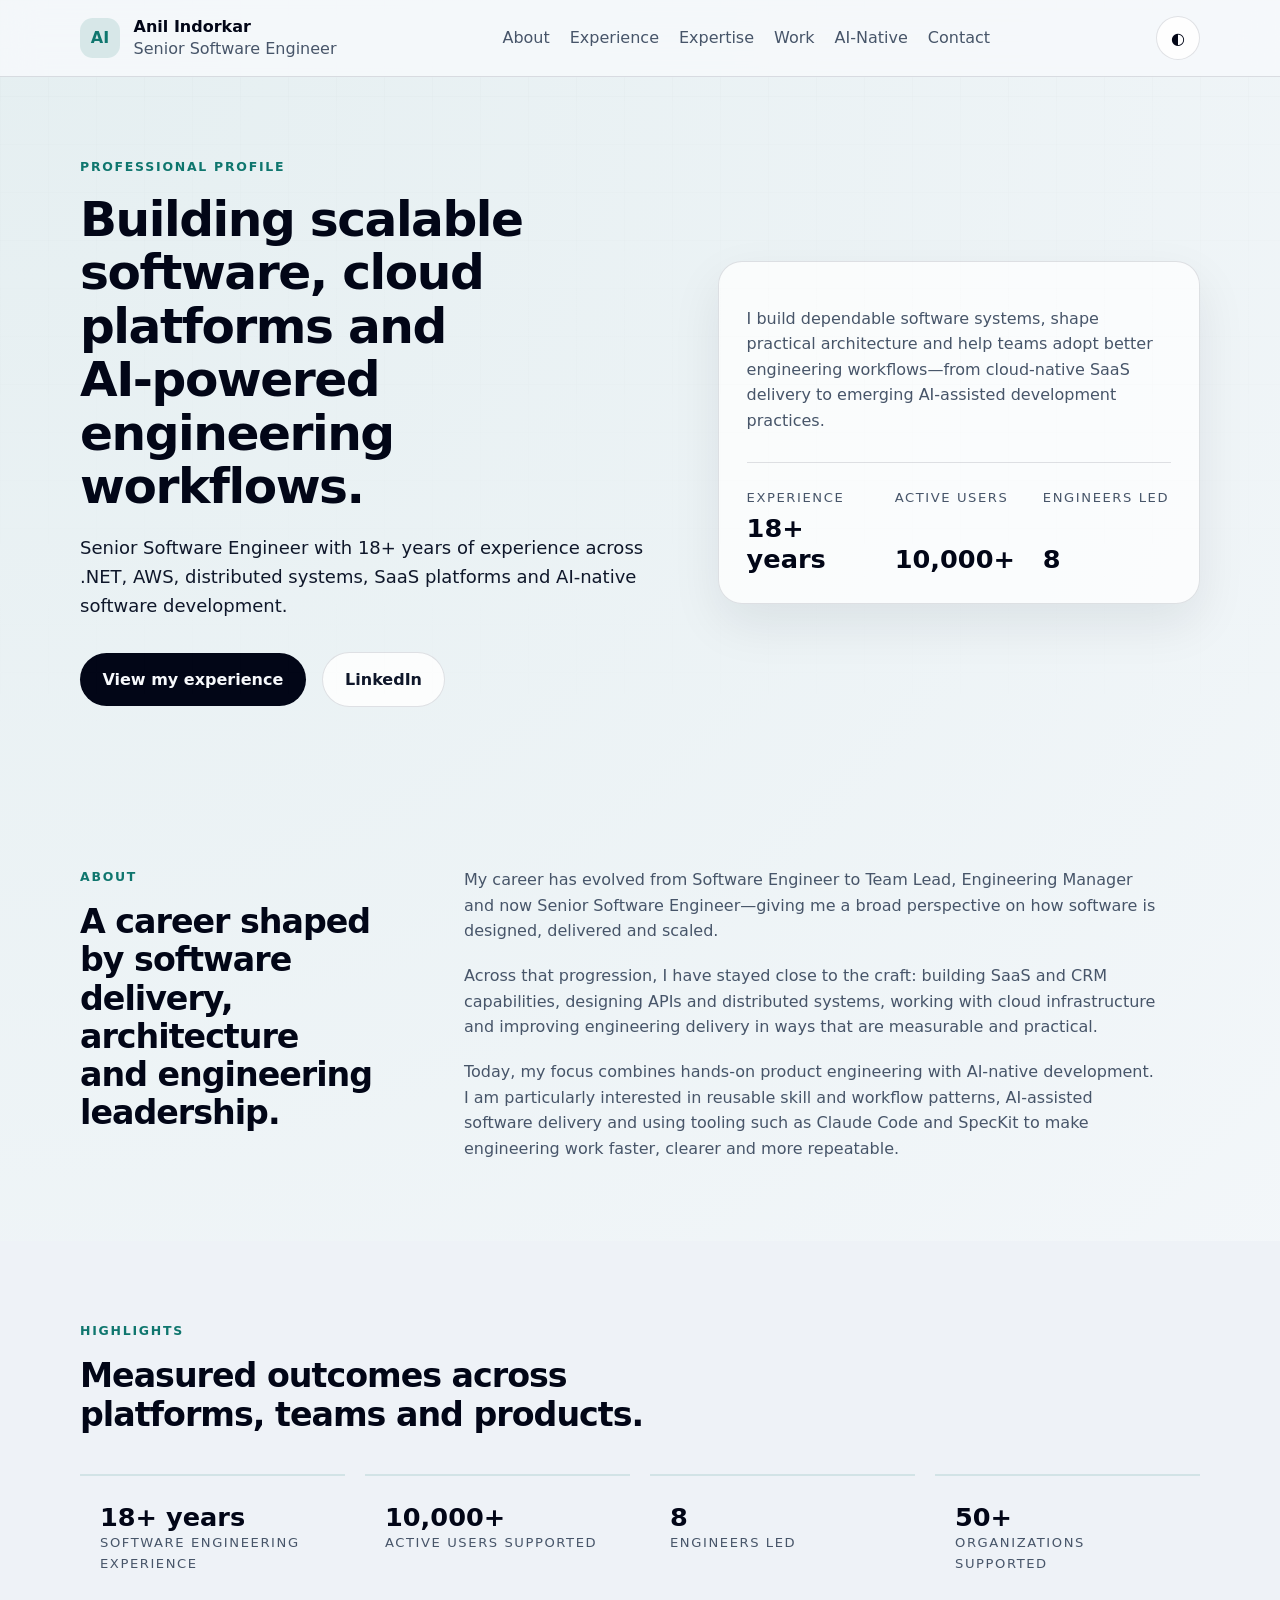
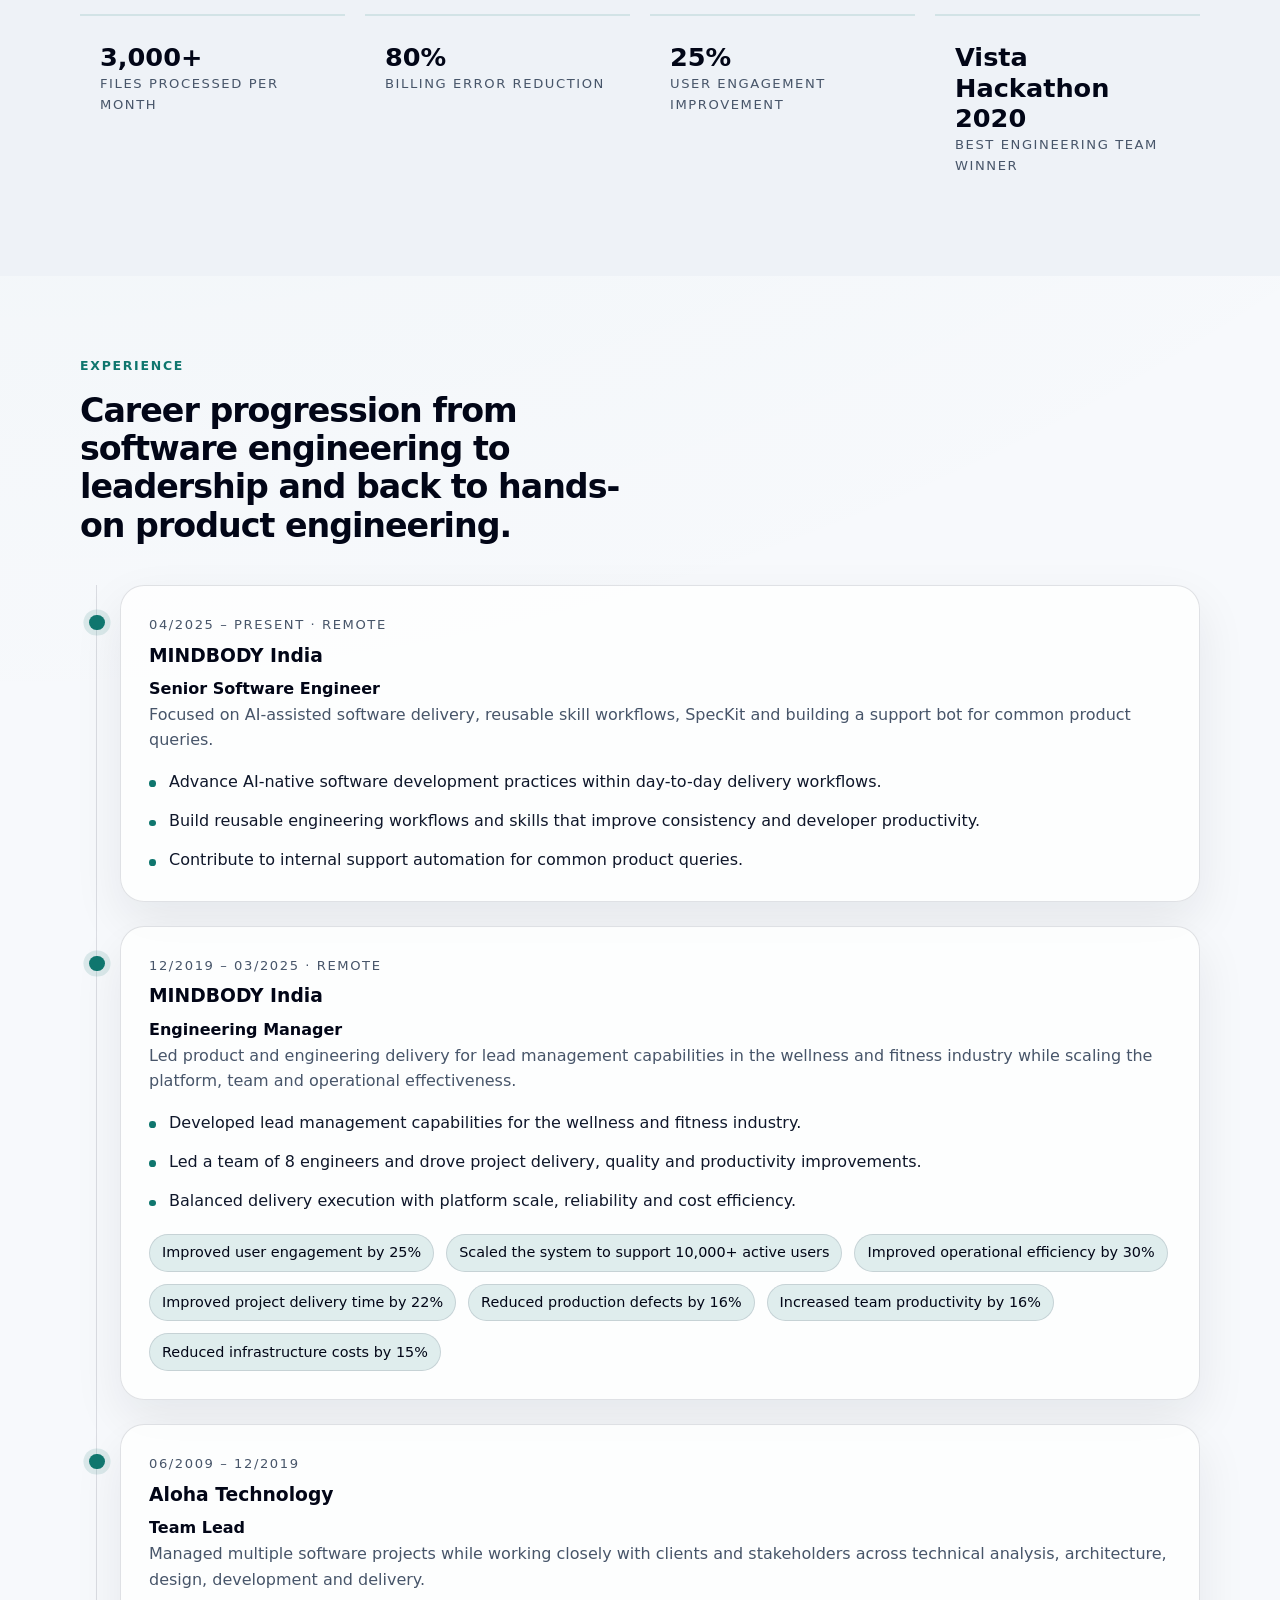
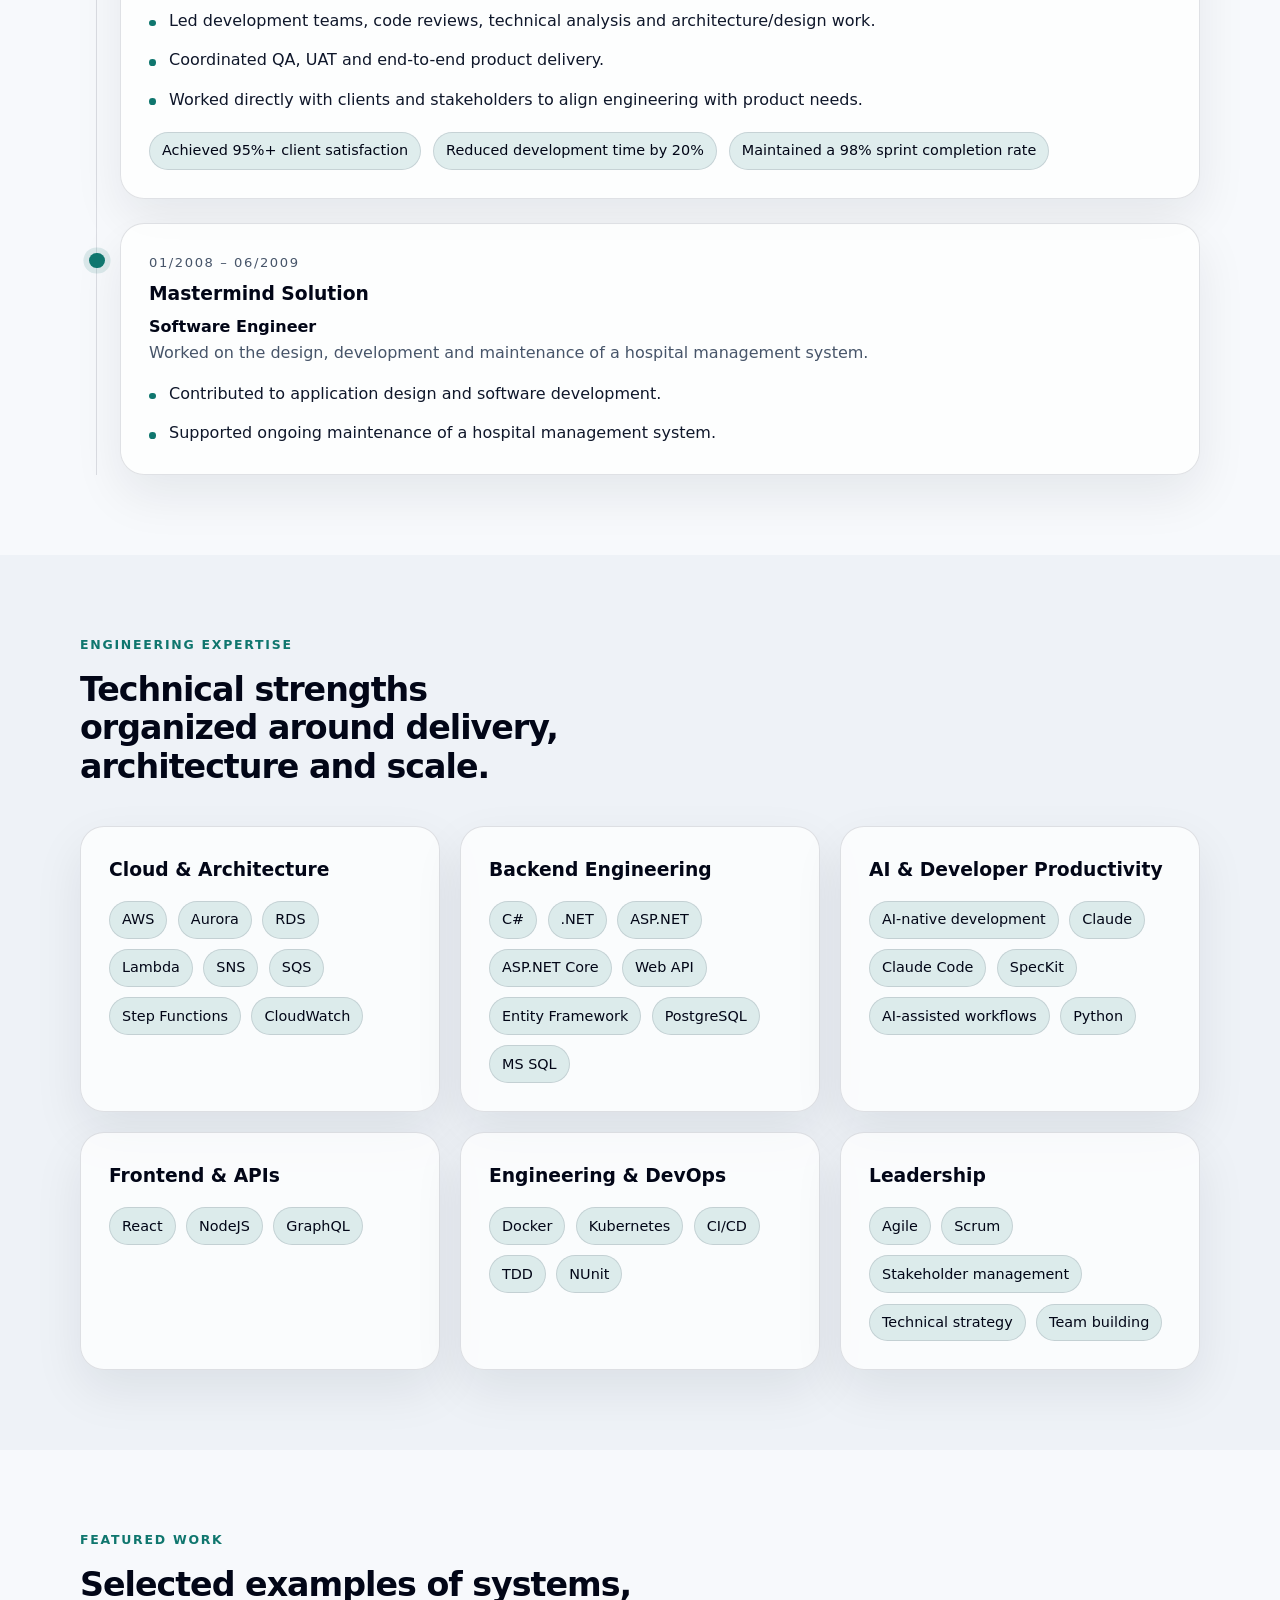
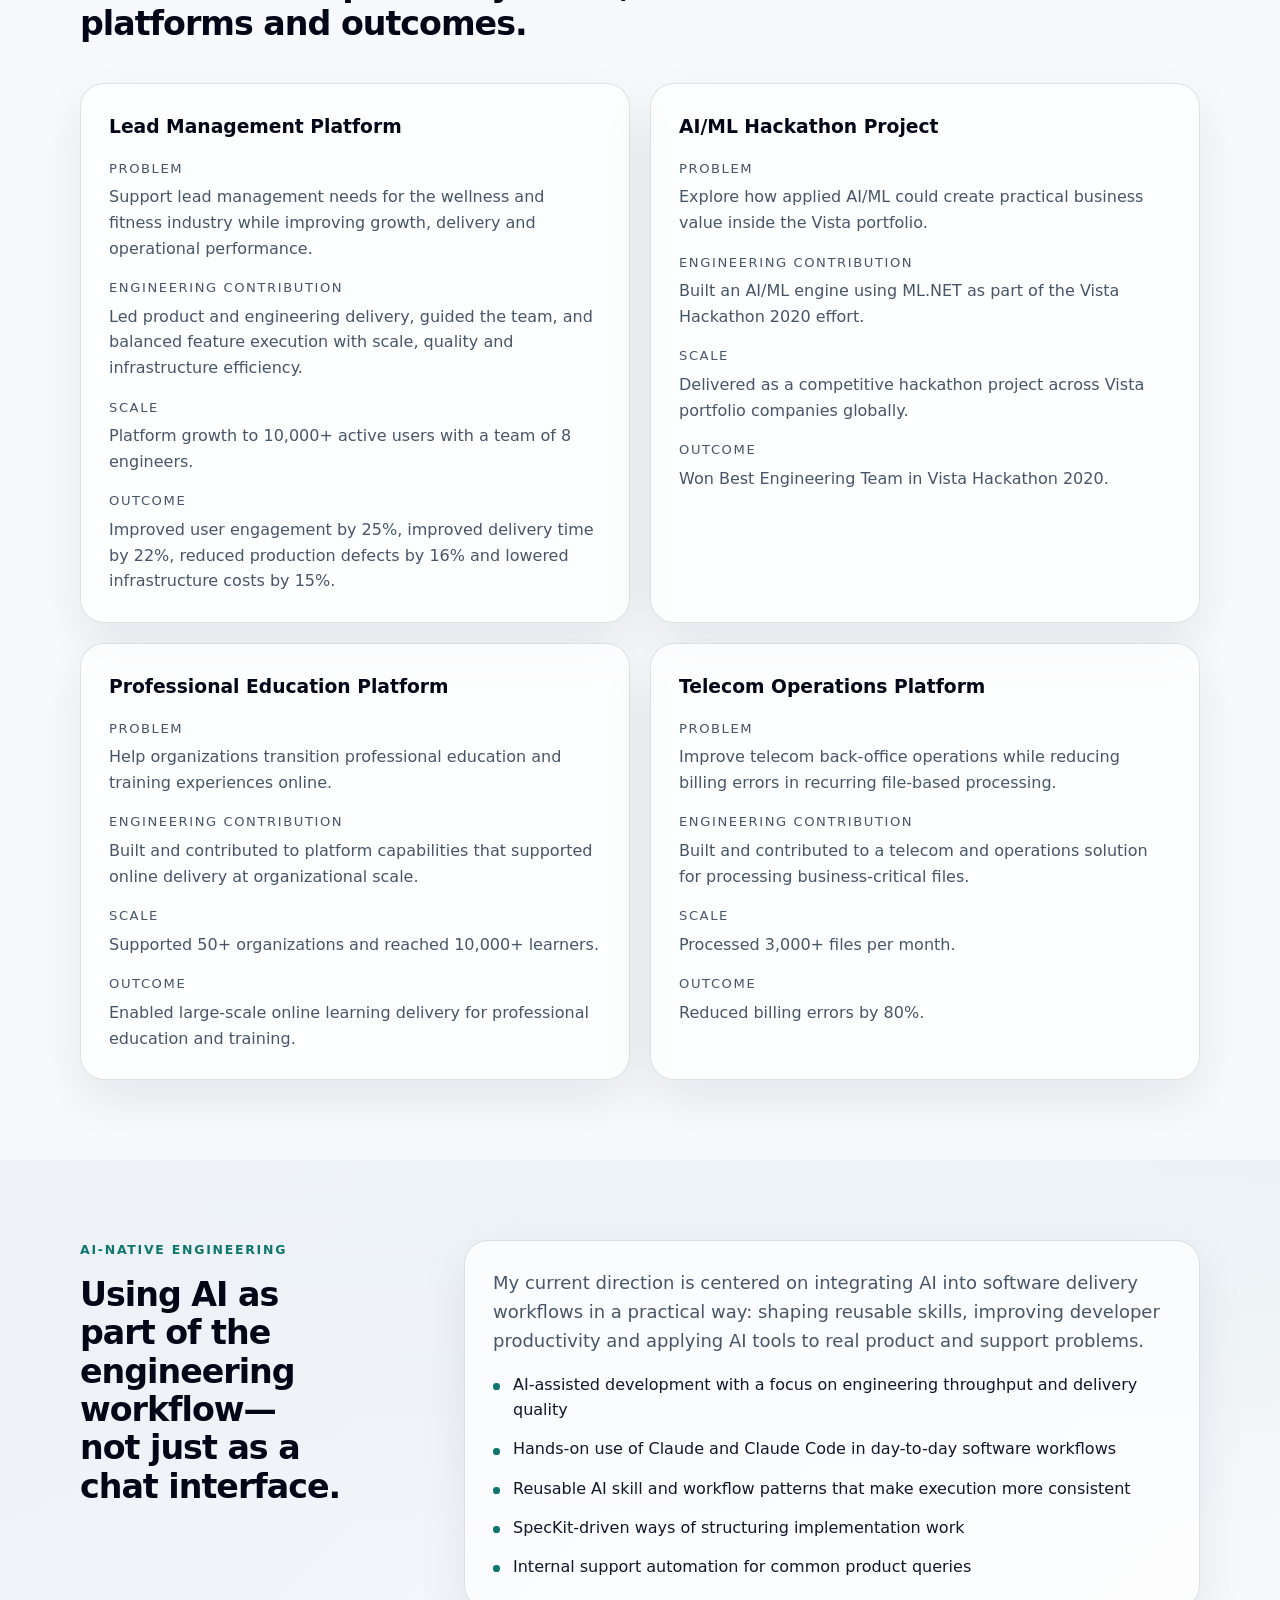
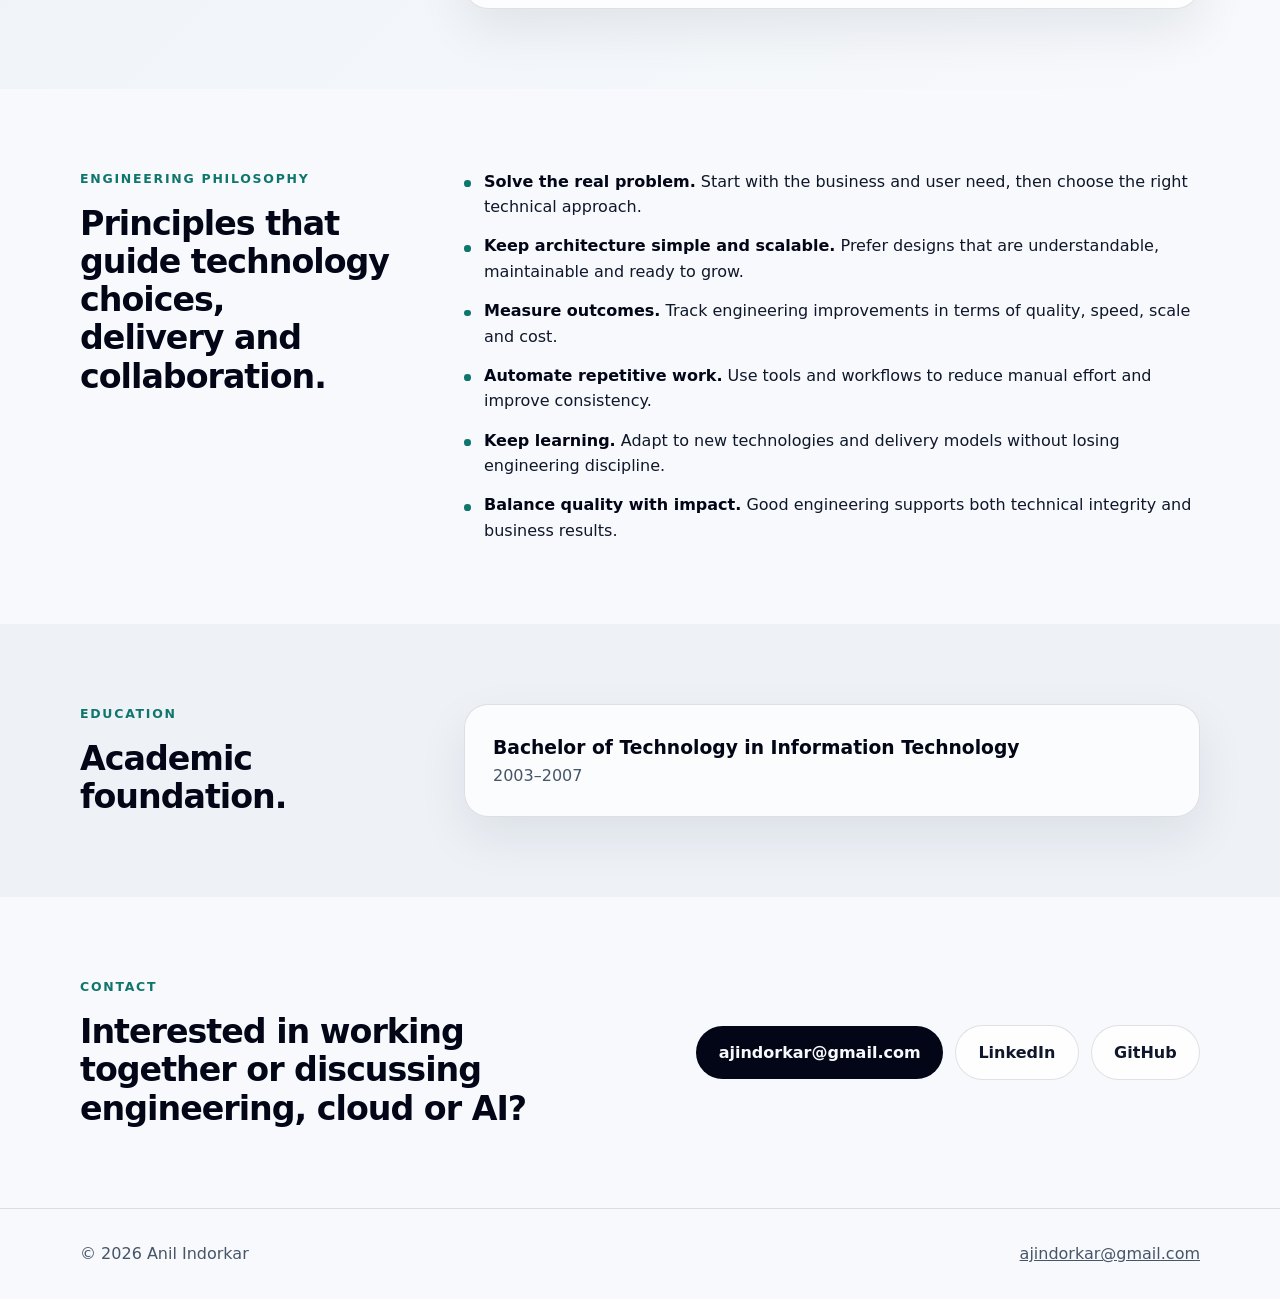
==== commit 758a5f95: "Fix layout, mobile navigation, accessibility and SEO gaps Reviewed the deployed site in a browser at" ====
--- a/index.html
+++ b/index.html
@@ -13,9 +13,10 @@
       content="Anil Indorkar, Senior Software Engineer, .NET, C#, AWS, AI-native development, distributed systems, SaaS"
     />
     <meta name="author" content="Anil Indorkar" />
-    <meta name="theme-color" content="#f7f9fc" media="(prefers-color-scheme: light)" />
-    <meta name="theme-color" content="#020617" media="(prefers-color-scheme: dark)" />
-    <meta property="og:type" content="website" />
+    <meta name="robots" content="index, follow" />
+    <meta name="theme-color" content="#f7f9fc" />
+    <meta property="og:type" content="profile" />
+    <meta property="og:locale" content="en_US" />
     <meta property="og:title" content="Anil Indorkar | Senior Software Engineer" />
     <meta
       property="og:description"
@@ -23,31 +24,43 @@
     />
     <meta property="og:url" content="https://anilindorkar.github.io/beyond-the-resume/" />
     <meta property="og:site_name" content="Anil Indorkar" />
-    <meta name="twitter:card" content="summary" />
+    <meta property="og:image" content="https://anilindorkar.github.io/beyond-the-resume/og-image.png" />
+    <meta property="og:image:width" content="1200" />
+    <meta property="og:image:height" content="630" />
+    <meta
+      property="og:image:alt"
+      content="Anil Indorkar, Senior Software Engineer — building scalable software, cloud platforms and AI-powered engineering workflows."
+    />
+    <meta name="twitter:card" content="summary_large_image" />
     <meta name="twitter:title" content="Anil Indorkar | Senior Software Engineer" />
     <meta
       name="twitter:description"
       content="Professional profile of a Senior Software Engineer focused on .NET, AWS, distributed systems and AI-assisted delivery."
     />
+    <meta name="twitter:image" content="https://anilindorkar.github.io/beyond-the-resume/og-image.png" />
     <link rel="canonical" href="https://anilindorkar.github.io/beyond-the-resume/" />
     <link rel="icon" href="favicon.svg" type="image/svg+xml" />
+    <link rel="apple-touch-icon" href="apple-touch-icon.png" />
+    <link rel="stylesheet" href="styles.css" />
     <script>
+      /* Resolve the colour theme before first paint so the page never flashes the wrong one. */
       (function () {
-        var stored = null;
+        var theme = "light";
         try {
-          stored = localStorage.getItem("theme-preference");
+          var stored = localStorage.getItem("theme-preference");
+          if (stored === "light" || stored === "dark") {
+            theme = stored;
+          } else if (window.matchMedia("(prefers-color-scheme: dark)").matches) {
+            theme = "dark";
+          }
         } catch (error) {
-          /* storage unavailable */
-        }
-        var theme = stored;
-        if (theme !== "dark" && theme !== "light") {
-          var prefersDark = window.matchMedia("(prefers-color-scheme: dark)").matches;
-          theme = prefersDark ? "dark" : "light";
+          // Storage blocked (private mode, sandboxed iframe): fall back to the light default.
         }
         document.documentElement.dataset.theme = theme;
       })();
     </script>
-    <link rel="stylesheet" href="styles.css" />
+    <script src="profile.js" defer></script>
+    <script src="script.js" defer></script>
     <script type="application/ld+json">
       {
         "@context": "https://schema.org",
@@ -56,8 +69,9 @@
         "jobTitle": "Senior Software Engineer",
         "email": "ajindorkar@gmail.com",
         "url": "https://anilindorkar.github.io/beyond-the-resume/",
+        "image": "https://anilindorkar.github.io/beyond-the-resume/og-image.png",
         "sameAs": [
-          "https://linkedin.com/in/anil-indorkar/",
+          "https://www.linkedin.com/in/anil-indorkar/",
           "https://github.com/anilindorkar"
         ],
         "knowsAbout": [
@@ -74,18 +88,18 @@
     </script>
   </head>
   <body>
-    <a class="skip-link" href="#top">Skip to main content</a>
+    <a class="skip-link" href="#main-content">Skip to content</a>
     <noscript>
-      <div class="noscript-banner">
+      <div class="banner">
         JavaScript is disabled. Please enable it to view the full profile details and experience
         timeline.
       </div>
     </noscript>
     <div class="site-shell">
-      <header class="site-header">
+      <header class="site-header" id="top">
         <div class="container nav-shell">
           <a class="brand" href="#top" aria-label="Anil Indorkar home">
-            <span class="brand-mark">AN</span>
+            <span class="brand-mark" aria-hidden="true">AI</span>
             <span class="brand-copy">
               <strong>Anil Indorkar</strong>
               <span>Senior Software Engineer</span>
@@ -96,42 +110,51 @@
             <a href="#experience">Experience</a>
             <a href="#expertise">Expertise</a>
             <a href="#featured-work">Work</a>
-            <a href="#ai-native">AI-Native Engineering</a>
+            <a href="#ai-native">AI-Native</a>
             <a href="#contact">Contact</a>
           </nav>
           <div class="nav-actions">
-            <button class="theme-toggle" id="theme-toggle" type="button" aria-label="Toggle color theme">
-              <span aria-hidden="true">◐</span>
+            <button
+              class="icon-button theme-toggle"
+              id="theme-toggle"
+              type="button"
+              aria-label="Colour theme: system"
+              title="Colour theme: system"
+            >
+              <span class="theme-toggle-icon" id="theme-toggle-icon" aria-hidden="true">◐</span>
             </button>
             <button
-              class="nav-toggle"
+              class="icon-button nav-toggle"
               id="nav-toggle"
               type="button"
+              aria-controls="site-nav"
               aria-expanded="false"
-              aria-controls="site-nav"
-              aria-label="Toggle navigation menu"
+              aria-label="Open navigation menu"
             >
-              <span aria-hidden="true">☰</span>
+              <span class="nav-toggle-bars" aria-hidden="true"></span>
             </button>
           </div>
         </div>
       </header>
 
-      <main id="top">
-        <section class="hero section">
+      <main id="main-content">
+        <section class="hero section" aria-labelledby="hero-heading">
           <div class="container hero-grid">
             <div class="hero-copy">
               <p class="eyebrow">Professional profile</p>
-              <h1>Building scalable software, cloud platforms and AI-powered engineering workflows.</h1>
+              <h1 id="hero-heading">
+                Building scalable software, cloud platforms and
+                <span class="nowrap">AI-powered</span> engineering workflows.
+              </h1>
               <p class="lead">
                 Senior Software Engineer with 18+ years of experience across .NET, AWS,
                 distributed systems, SaaS platforms and AI-native software development.
               </p>
               <div class="hero-actions">
-                <a class="button button-primary" href="#experience">View My Experience</a>
+                <a class="button button-primary" href="#experience">View my experience</a>
                 <a
                   class="button button-secondary"
-                  href="https://linkedin.com/in/anil-indorkar/"
+                  href="https://www.linkedin.com/in/anil-indorkar/"
                   target="_blank"
                   rel="noopener noreferrer"
                   >LinkedIn</a
@@ -149,61 +172,70 @@
           </div>
         </section>
 
-        <section class="section" id="about">
+        <section class="section" id="about" aria-labelledby="about-heading">
           <div class="container section-grid">
             <div class="section-intro">
               <p class="eyebrow">About</p>
-              <h2>A career shaped by software delivery, architecture and engineering leadership.</h2>
+              <h2 id="about-heading">
+                A career shaped by software delivery, architecture and engineering leadership.
+              </h2>
             </div>
             <div class="prose" id="about-story"></div>
           </div>
         </section>
 
-        <section class="section section-muted" id="achievements">
+        <section class="section section-muted" id="achievements" aria-labelledby="achievements-heading">
           <div class="container">
             <div class="section-intro">
               <p class="eyebrow">Highlights</p>
-              <h2>Measured outcomes across platforms, teams and products.</h2>
+              <h2 id="achievements-heading">Measured outcomes across platforms, teams and products.</h2>
             </div>
             <div class="achievement-grid" id="achievement-grid"></div>
           </div>
         </section>
 
-        <section class="section" id="experience">
+        <section class="section" id="experience" aria-labelledby="experience-heading">
           <div class="container">
             <div class="section-intro">
               <p class="eyebrow">Experience</p>
-              <h2>Career progression from software engineering to leadership and back to hands-on product engineering.</h2>
+              <h2 id="experience-heading">
+                Career progression from software engineering to leadership and back to hands-on
+                product engineering.
+              </h2>
             </div>
             <div class="timeline" id="experience-timeline"></div>
           </div>
         </section>
 
-        <section class="section section-muted" id="expertise">
+        <section class="section section-muted" id="expertise" aria-labelledby="expertise-heading">
           <div class="container">
             <div class="section-intro">
               <p class="eyebrow">Engineering expertise</p>
-              <h2>Technical strengths organized around delivery, architecture and scale.</h2>
+              <h2 id="expertise-heading">
+                Technical strengths organized around delivery, architecture and scale.
+              </h2>
             </div>
             <div class="expertise-grid" id="expertise-grid"></div>
           </div>
         </section>
 
-        <section class="section" id="featured-work">
+        <section class="section" id="featured-work" aria-labelledby="featured-work-heading">
           <div class="container">
             <div class="section-intro">
               <p class="eyebrow">Featured work</p>
-              <h2>Selected examples of systems, platforms and outcomes.</h2>
+              <h2 id="featured-work-heading">Selected examples of systems, platforms and outcomes.</h2>
             </div>
             <div class="project-grid" id="project-grid"></div>
           </div>
         </section>
 
-        <section class="section section-accent" id="ai-native">
-          <div class="container ai-grid">
+        <section class="section section-accent" id="ai-native" aria-labelledby="ai-native-heading">
+          <div class="container section-grid">
             <div class="section-intro">
               <p class="eyebrow">AI-native engineering</p>
-              <h2>Using AI as part of the engineering workflow—not just as a chat interface.</h2>
+              <h2 id="ai-native-heading">
+                Using AI as part of the engineering workflow—not just as a chat interface.
+              </h2>
             </div>
             <div class="ai-panel">
               <p class="lead" id="ai-summary"></p>
@@ -212,31 +244,35 @@
           </div>
         </section>
 
-        <section class="section" id="philosophy">
+        <section class="section" id="philosophy" aria-labelledby="philosophy-heading">
           <div class="container section-grid">
             <div class="section-intro">
               <p class="eyebrow">Engineering philosophy</p>
-              <h2>Principles that guide technology choices, delivery and collaboration.</h2>
+              <h2 id="philosophy-heading">
+                Principles that guide technology choices, delivery and collaboration.
+              </h2>
             </div>
             <ul class="principle-list" id="principle-list"></ul>
           </div>
         </section>
 
-        <section class="section section-muted" id="education">
+        <section class="section section-muted" id="education" aria-labelledby="education-heading">
           <div class="container section-grid">
             <div class="section-intro">
               <p class="eyebrow">Education</p>
-              <h2>Academic foundation.</h2>
+              <h2 id="education-heading">Academic foundation.</h2>
             </div>
             <div class="education-card" id="education-card"></div>
           </div>
         </section>
 
-        <section class="section" id="contact">
+        <section class="section" id="contact" aria-labelledby="contact-heading">
           <div class="container contact-shell">
-            <div>
+            <div class="section-intro">
               <p class="eyebrow">Contact</p>
-              <h2>Interested in working together or discussing engineering, cloud or AI?</h2>
+              <h2 id="contact-heading">
+                Interested in working together or discussing engineering, cloud or AI?
+              </h2>
             </div>
             <div class="contact-links" id="contact-links"></div>
           </div>
@@ -245,13 +281,10 @@
 
       <footer class="site-footer">
         <div class="container footer-shell">
-          <p>© <span id="current-year"></span> Anil Indorkar</p>
+          <p>© <span id="current-year">2026</span> Anil Indorkar</p>
           <a href="mailto:ajindorkar@gmail.com">ajindorkar@gmail.com</a>
         </div>
       </footer>
     </div>
-
-    <script src="profile.js"></script>
-    <script src="script.js"></script>
   </body>
 </html>
--- a/styles.css
+++ b/styles.css
@@ -1,5 +1,12 @@
+/* ---------------------------------------------------------------------------
+   Theme tokens
+   Light is the default. Dark is applied either by the OS preference (when the
+   visitor has not made an explicit choice) or by the data-theme attribute that
+   the inline head script and the theme toggle set on <html>.
+--------------------------------------------------------------------------- */
+
 :root {
-  color-scheme: light dark;
+  color-scheme: light;
   --bg: #f7f9fc;
   --bg-elevated: rgba(255, 255, 255, 0.82);
   --bg-muted: #eef2f7;
@@ -10,17 +17,36 @@
   --border: rgba(15, 23, 42, 0.12);
   --accent: #0f766e;
   --accent-soft: rgba(15, 118, 110, 0.12);
+  --accent-contrast: #ffffff;
   --shadow: 0 20px 50px rgba(15, 23, 42, 0.08);
   --banner-bg: #fef3c7;
   --banner-text: #713f12;
   --max-width: 1120px;
-}
-
-html[data-theme="light"] {
-  color-scheme: light;
-}
-
-html[data-theme="dark"] {
+  --header-offset: 6rem;
+}
+
+@media (prefers-color-scheme: dark) {
+  /* Applies when JavaScript never ran, or when the visitor is on "system". */
+  :root:not([data-theme="light"]) {
+    color-scheme: dark;
+    --bg: #020617;
+    --bg-elevated: rgba(15, 23, 42, 0.9);
+    --bg-muted: #0b1120;
+    --panel: rgba(15, 23, 42, 0.78);
+    --text: #dbe4f0;
+    --text-muted: #94a3b8;
+    --heading: #f8fafc;
+    --border: rgba(148, 163, 184, 0.2);
+    --accent: #5eead4;
+    --accent-soft: rgba(94, 234, 212, 0.12);
+    --accent-contrast: #022c26;
+    --shadow: 0 24px 60px rgba(2, 6, 23, 0.45);
+    --banner-bg: rgba(120, 53, 15, 0.3);
+    --banner-text: #fde68a;
+  }
+}
+
+:root[data-theme="dark"] {
   color-scheme: dark;
   --bg: #020617;
   --bg-elevated: rgba(15, 23, 42, 0.9);
@@ -32,10 +58,15 @@
   --border: rgba(148, 163, 184, 0.2);
   --accent: #5eead4;
   --accent-soft: rgba(94, 234, 212, 0.12);
+  --accent-contrast: #022c26;
   --shadow: 0 24px 60px rgba(2, 6, 23, 0.45);
   --banner-bg: rgba(120, 53, 15, 0.3);
   --banner-text: #fde68a;
 }
+
+/* ---------------------------------------------------------------------------
+   Base
+--------------------------------------------------------------------------- */
 
 *,
 *::before,
@@ -45,57 +76,23 @@
 
 html {
   scroll-behavior: smooth;
-}
-
-@media (prefers-reduced-motion: reduce) {
-  html {
-    scroll-behavior: auto;
-  }
-
-  *,
-  *::before,
-  *::after {
-    transition-duration: 0.01ms !important;
-    animation-duration: 0.01ms !important;
-  }
-}
-
-[id] {
-  scroll-margin-top: 6rem;
-}
-
-:focus-visible {
-  outline: 2px solid var(--accent);
-  outline-offset: 2px;
-}
-
-.skip-link {
-  position: absolute;
-  top: 0.5rem;
-  left: 0.5rem;
-  z-index: 100;
-  padding: 0.65rem 1rem;
-  border-radius: 0.5rem;
-  background: var(--heading);
-  color: var(--bg);
-  text-decoration: none;
-  font-weight: 600;
-  transform: translateY(-200%);
-}
-
-.skip-link:focus {
-  transform: none;
+  /* Keeps anchor targets clear of the sticky header. */
+  scroll-padding-top: var(--header-offset);
 }
 
 body {
   margin: 0;
-  font-family: Inter, system-ui, -apple-system, BlinkMacSystemFont, "Segoe UI", sans-serif;
+  font-family: system-ui, -apple-system, BlinkMacSystemFont, "Segoe UI", Roboto, Helvetica, Arial,
+    sans-serif;
   background:
     radial-gradient(circle at top left, rgba(15, 118, 110, 0.08), transparent 30%),
     linear-gradient(to bottom, var(--bg), var(--bg));
   color: var(--text);
   line-height: 1.6;
   min-height: 100vh;
+  min-height: 100dvh;
+  -webkit-text-size-adjust: 100%;
+  text-size-adjust: 100%;
 }
 
 body::before {
@@ -119,6 +116,46 @@
   max-width: 100%;
 }
 
+.nowrap {
+  white-space: nowrap;
+}
+
+:focus-visible {
+  outline: 2px solid var(--accent);
+  outline-offset: 3px;
+  border-radius: 0.35rem;
+}
+
+.visually-hidden {
+  position: absolute;
+  width: 1px;
+  height: 1px;
+  margin: -1px;
+  padding: 0;
+  overflow: hidden;
+  clip: rect(0 0 0 0);
+  clip-path: inset(50%);
+  white-space: nowrap;
+  border: 0;
+}
+
+.skip-link {
+  position: absolute;
+  top: -100%;
+  left: 1rem;
+  z-index: 50;
+  padding: 0.75rem 1.1rem;
+  border-radius: 0 0 0.75rem 0.75rem;
+  background: var(--accent);
+  color: var(--accent-contrast);
+  font-weight: 600;
+  text-decoration: none;
+}
+
+.skip-link:focus-visible {
+  top: 0;
+}
+
 .container {
   width: min(var(--max-width), calc(100% - 2rem));
   margin: 0 auto;
@@ -138,12 +175,17 @@
     linear-gradient(180deg, rgba(15, 118, 110, 0.06), transparent 70%);
 }
 
+/* ---------------------------------------------------------------------------
+   Header and navigation
+--------------------------------------------------------------------------- */
+
 .site-header {
   position: sticky;
   top: 0;
-  z-index: 10;
+  z-index: 20;
   -webkit-backdrop-filter: blur(18px);
   backdrop-filter: blur(18px);
+  background: var(--bg);
   background: color-mix(in srgb, var(--bg) 82%, transparent);
   border-bottom: 1px solid var(--border);
 }
@@ -151,7 +193,6 @@
 .nav-shell,
 .footer-shell,
 .hero-actions,
-.hero-metrics,
 .contact-links {
   display: flex;
   align-items: center;
@@ -174,6 +215,7 @@
 .brand-mark {
   display: inline-grid;
   place-items: center;
+  flex-shrink: 0;
   width: 2.5rem;
   height: 2.5rem;
   border-radius: 0.8rem;
@@ -185,6 +227,7 @@
 .brand-copy {
   display: grid;
   gap: 0.05rem;
+  line-height: 1.35;
 }
 
 .brand-copy strong {
@@ -195,8 +238,7 @@
 .site-nav a,
 .footer-shell,
 .hero-panel,
-.education-card,
-.contact-links a {
+.education-card {
   color: var(--text-muted);
 }
 
@@ -207,41 +249,95 @@
 }
 
 .site-nav a {
+  position: relative;
   text-decoration: none;
   transition: color 160ms ease;
 }
 
 .site-nav a:hover,
 .site-nav a:focus-visible,
-.contact-links a:hover,
-.contact-links a:focus-visible {
+.site-nav a[aria-current="true"] {
   color: var(--heading);
-}
-
-.theme-toggle,
-.nav-toggle {
-  border: 1px solid var(--border);
-  background: var(--bg-elevated);
-  color: var(--heading);
-  border-radius: 999px;
-  width: 2.75rem;
-  height: 2.75rem;
-  cursor: pointer;
-  font-size: 1rem;
 }
 
 .nav-actions {
   display: flex;
   align-items: center;
-  gap: 0.6rem;
+  gap: 0.5rem;
+}
+
+.icon-button {
+  display: inline-grid;
+  place-items: center;
+  flex-shrink: 0;
+  width: 2.75rem;
+  height: 2.75rem;
+  border: 1px solid var(--border);
+  border-radius: 999px;
+  background: var(--bg-elevated);
+  color: var(--heading);
+  font-size: 1rem;
+  cursor: pointer;
+  transition:
+    border-color 160ms ease,
+    background 160ms ease;
+}
+
+.icon-button:hover {
+  border-color: var(--accent);
 }
 
 .nav-toggle {
   display: none;
 }
 
+.nav-toggle-bars {
+  position: relative;
+  display: block;
+  width: 1.15rem;
+  height: 2px;
+  border-radius: 2px;
+  background: currentColor;
+}
+
+.nav-toggle-bars::before,
+.nav-toggle-bars::after {
+  content: "";
+  position: absolute;
+  left: 0;
+  width: 100%;
+  height: 2px;
+  border-radius: 2px;
+  background: currentColor;
+  transition: transform 180ms ease;
+}
+
+.nav-toggle-bars::before {
+  top: -6px;
+}
+
+.nav-toggle-bars::after {
+  top: 6px;
+}
+
+.nav-toggle[aria-expanded="true"] .nav-toggle-bars {
+  background: transparent;
+}
+
+.nav-toggle[aria-expanded="true"] .nav-toggle-bars::before {
+  transform: translateY(6px) rotate(45deg);
+}
+
+.nav-toggle[aria-expanded="true"] .nav-toggle-bars::after {
+  transform: translateY(-6px) rotate(-45deg);
+}
+
+/* ---------------------------------------------------------------------------
+   Hero
+--------------------------------------------------------------------------- */
+
 .hero {
-  padding-top: 6rem;
+  padding-top: 5rem;
 }
 
 .hero-grid,
@@ -252,23 +348,34 @@
   gap: 2rem;
 }
 
-.hero-grid,
-.ai-grid {
-  grid-template-columns: repeat(2, minmax(0, 1fr));
+.hero-grid {
+  grid-template-columns: minmax(0, 1.1fr) minmax(0, 0.9fr);
+  gap: 3rem;
+  align-items: center;
+}
+
+.section-grid {
+  grid-template-columns: minmax(0, 20rem) minmax(0, 1fr);
+  gap: 2.5rem 4rem;
   align-items: start;
+}
+
+.section-grid .section-intro {
+  margin-bottom: 0;
 }
 
 .hero-copy h1,
 .section-intro h2 {
   color: var(--heading);
   letter-spacing: -0.03em;
+  text-wrap: balance;
 }
 
 .hero-copy h1 {
-  margin: 0;
-  font-size: clamp(2.5rem, 4vw, 4.75rem);
-  line-height: 1.05;
-  max-width: 12ch;
+  margin: 0 0 1.25rem;
+  font-size: clamp(2.1rem, 3.8vw, 3.25rem);
+  line-height: 1.1;
+  max-width: 20ch;
 }
 
 .lead {
@@ -296,7 +403,7 @@
   align-items: center;
   justify-content: center;
   min-height: 3rem;
-  padding: 0.85rem 1.2rem;
+  padding: 0.85rem 1.4rem;
   border-radius: 999px;
   text-decoration: none;
   font-weight: 600;
@@ -319,6 +426,10 @@
 .button-secondary {
   border: 1px solid var(--border);
   background: var(--bg-elevated);
+}
+
+.button-secondary:hover {
+  border-color: var(--accent);
 }
 
 .hero-panel,
@@ -336,17 +447,21 @@
 .hero-panel,
 .education-card,
 .ai-panel {
-  padding: 1.5rem;
+  padding: 1.75rem;
 }
 
 .hero-metrics {
-  flex-wrap: wrap;
-  gap: 1rem 1.5rem;
-  margin-top: 2rem;
-}
-
-.hero-metrics div {
-  min-width: 8rem;
+  display: grid;
+  grid-template-columns: repeat(auto-fit, minmax(min(7.5rem, 100%), 1fr));
+  gap: 1.25rem;
+  margin: 1.75rem 0 0;
+  padding-top: 1.5rem;
+  border-top: 1px solid var(--border);
+}
+
+.hero-metrics > div {
+  display: grid;
+  align-content: space-between;
 }
 
 .hero-metrics dt,
@@ -363,28 +478,35 @@
 .metric-value {
   margin: 0.35rem 0 0;
   color: var(--heading);
-  font-size: 1.7rem;
+  font-size: 1.6rem;
   font-weight: 700;
-}
+  line-height: 1.2;
+}
+
+/* ---------------------------------------------------------------------------
+   Sections
+--------------------------------------------------------------------------- */
 
 .section-intro {
-  margin-bottom: 2rem;
+  margin-bottom: 2.5rem;
 }
 
 .section-intro h2 {
   margin: 0;
-  font-size: clamp(1.9rem, 3vw, 3rem);
-  max-width: 16ch;
+  font-size: clamp(1.7rem, 2.6vw, 2.4rem);
+  line-height: 1.15;
+  max-width: 26ch;
 }
 
 .prose {
   display: grid;
   gap: 1.2rem;
+  max-width: 68ch;
 }
 
 .prose p,
 .timeline-content p,
-.project-card p,
+.project-facts dd,
 .ai-panel p,
 .education-card p {
   margin: 0;
@@ -399,12 +521,12 @@
 }
 
 .achievement-grid {
-  grid-template-columns: repeat(4, minmax(0, 1fr));
+  grid-template-columns: repeat(auto-fit, minmax(min(15rem, 100%), 1fr));
 }
 
 .achievement-card {
   padding: 1.25rem;
-  border-top: 1px solid var(--border);
+  border-top: 2px solid var(--accent-soft);
 }
 
 .timeline {
@@ -426,13 +548,13 @@
 .timeline-item {
   position: relative;
   margin-left: 2.5rem;
-  padding: 1.5rem;
+  padding: 1.75rem;
 }
 
 .timeline-item::before {
   content: "";
   position: absolute;
-  left: -1.97rem;
+  left: calc(-1.5rem - 0.475rem);
   top: 1.8rem;
   width: 0.95rem;
   height: 0.95rem;
@@ -441,8 +563,7 @@
   box-shadow: 0 0 0 0.35rem var(--accent-soft);
 }
 
-.timeline-header,
-.timeline-summary {
+.timeline-header {
   display: grid;
   gap: 0.35rem;
 }
@@ -460,15 +581,10 @@
   font-weight: 600;
 }
 
-.timeline-details,
 .detail-list,
 .principle-list {
   margin: 1rem 0 0;
   padding: 0;
-}
-
-.detail-list,
-.principle-list {
   list-style: none;
   display: grid;
   gap: 0.85rem;
@@ -492,11 +608,15 @@
   background: var(--accent);
 }
 
+.principle-list {
+  margin-top: 0;
+}
+
 .timeline-metrics {
   display: flex;
   flex-wrap: wrap;
   gap: 0.75rem;
-  margin-top: 1rem;
+  margin-top: 1.25rem;
 }
 
 .timeline-metrics span,
@@ -511,14 +631,17 @@
   font-size: 0.9rem;
 }
 
-.expertise-grid,
+.expertise-grid {
+  grid-template-columns: repeat(auto-fit, minmax(min(20rem, 100%), 1fr));
+}
+
 .project-grid {
-  grid-template-columns: repeat(2, minmax(0, 1fr));
+  grid-template-columns: repeat(auto-fit, minmax(min(24rem, 100%), 1fr));
 }
 
 .expertise-card,
 .project-card {
-  padding: 1.5rem;
+  padding: 1.75rem;
 }
 
 .tag-list {
@@ -531,9 +654,16 @@
 .project-card {
   display: grid;
   gap: 1rem;
-}
-
-.project-card section {
+  align-content: start;
+}
+
+.project-facts {
+  display: grid;
+  gap: 1rem;
+  margin: 0;
+}
+
+.project-facts > div {
   display: grid;
   gap: 0.35rem;
 }
@@ -543,99 +673,124 @@
 }
 
 .contact-shell {
-  grid-template-columns: repeat(2, minmax(0, 1fr));
-  align-items: end;
+  grid-template-columns: minmax(0, 1fr) minmax(0, auto);
+  gap: 2rem 3rem;
+  align-items: center;
+}
+
+.contact-shell .section-intro {
+  margin-bottom: 0;
 }
 
 .contact-links {
-  justify-content: flex-start;
-  gap: 1rem 1.5rem;
+  justify-content: flex-end;
+  gap: 0.75rem;
   flex-wrap: wrap;
-}
-
-.contact-links a {
-  text-decoration: none;
-  font-weight: 600;
 }
 
 .site-footer {
   border-top: 1px solid var(--border);
 }
 
-.noscript-banner {
+.banner {
   padding: 1rem;
   text-align: center;
   background: var(--banner-bg);
   color: var(--banner-text);
 }
 
+/* ---------------------------------------------------------------------------
+   Responsive
+--------------------------------------------------------------------------- */
+
+@media (min-width: 901px) {
+  .site-nav a[aria-current="true"]::after {
+    content: "";
+    position: absolute;
+    left: 0;
+    right: 0;
+    bottom: -0.4rem;
+    height: 2px;
+    border-radius: 2px;
+    background: var(--accent);
+  }
+}
+
 @media (max-width: 900px) {
   .hero-grid,
   .ai-grid,
   .contact-shell,
-  .section-grid,
-  .achievement-grid,
-  .expertise-grid,
-  .project-grid {
+  .section-grid {
     grid-template-columns: 1fr;
   }
 
-  .nav-shell {
-    position: relative;
+  .hero-grid {
+    gap: 2rem;
+  }
+
+  .hero {
+    padding-top: 3.5rem;
   }
 
   .nav-toggle {
     display: inline-grid;
-    place-items: center;
   }
 
   .site-nav {
-    display: none;
     position: absolute;
-    top: calc(100% + 0.5rem);
-    left: 0;
-    right: 0;
-    z-index: 20;
-    flex-direction: column;
-    gap: 0.25rem;
-    padding: 0.75rem;
-    border: 1px solid var(--border);
-    border-radius: 1rem;
-    background: var(--bg-elevated);
+    inset: 100% 0 auto;
+    display: grid;
+    gap: 0;
+    padding: 0.25rem 1rem 0.75rem;
+    background: var(--bg);
+    border-bottom: 1px solid var(--border);
     box-shadow: var(--shadow);
-  }
-
-  .site-nav.is-open {
-    display: flex;
+    visibility: hidden;
+    opacity: 0;
+    transform: translateY(-0.5rem);
+    transition:
+      opacity 160ms ease,
+      transform 160ms ease,
+      visibility 160ms ease;
+  }
+
+  .site-nav[data-open="true"] {
+    visibility: visible;
+    opacity: 1;
+    transform: none;
   }
 
   .site-nav a {
-    padding: 0.6rem 0.75rem;
-    border-radius: 0.6rem;
-  }
-
-  .site-nav a:hover,
-  .site-nav a:focus-visible {
-    background: var(--accent-soft);
-  }
-
-  .hero {
-    padding-top: 4rem;
+    padding: 0.85rem 0.25rem;
+    border-bottom: 1px solid var(--border);
+  }
+
+  .site-nav a:last-child {
+    border-bottom: 0;
   }
 }
 
 @media (max-width: 640px) {
   .section {
-    padding: 4rem 0;
-  }
-
-  .nav-shell,
+    padding: 3.5rem 0;
+  }
+
+  .brand-copy span {
+    display: none;
+  }
+
   .footer-shell {
     align-items: flex-start;
-  }
-
-  .footer-shell {
     flex-direction: column;
+  }
+
+  .hero-panel,
+  .education-card,
+  .ai-panel,
+  .timeline-item,
+  .expertise-card,
+  .project-card {
+    padding: 1.35rem;
   }
 
   .timeline-item {
@@ -647,6 +802,74 @@
   }
 
   .timeline-item::before {
-    left: -1.22rem;
-  }
-}
+    left: calc(-1.25rem - 0.475rem);
+  }
+}
+
+@media (prefers-reduced-motion: reduce) {
+  html {
+    scroll-behavior: auto;
+  }
+
+  *,
+  *::before,
+  *::after {
+    animation-duration: 0.01ms !important;
+    animation-iteration-count: 1 !important;
+    transition-duration: 0.01ms !important;
+    scroll-behavior: auto !important;
+  }
+}
+
+/* ---------------------------------------------------------------------------
+   Print — the profile should produce a clean paper copy.
+--------------------------------------------------------------------------- */
+
+@media print {
+  .site-header,
+  .skip-link,
+  .banner {
+    display: none !important;
+  }
+
+  body {
+    background: #ffffff;
+    color: #000000;
+  }
+
+  body::before {
+    display: none;
+  }
+
+  .container {
+    width: 100%;
+  }
+
+  .section {
+    padding: 1rem 0;
+  }
+
+  .section-muted,
+  .section-accent {
+    background: none;
+  }
+
+  .hero-panel,
+  .timeline-item,
+  .expertise-card,
+  .project-card,
+  .education-card,
+  .ai-panel,
+  .achievement-card {
+    border: 1px solid #cccccc;
+    box-shadow: none;
+    break-inside: avoid;
+    page-break-inside: avoid;
+  }
+
+  .timeline-metrics span,
+  .tag-list span {
+    background: none;
+    border: 1px solid #cccccc;
+  }
+}
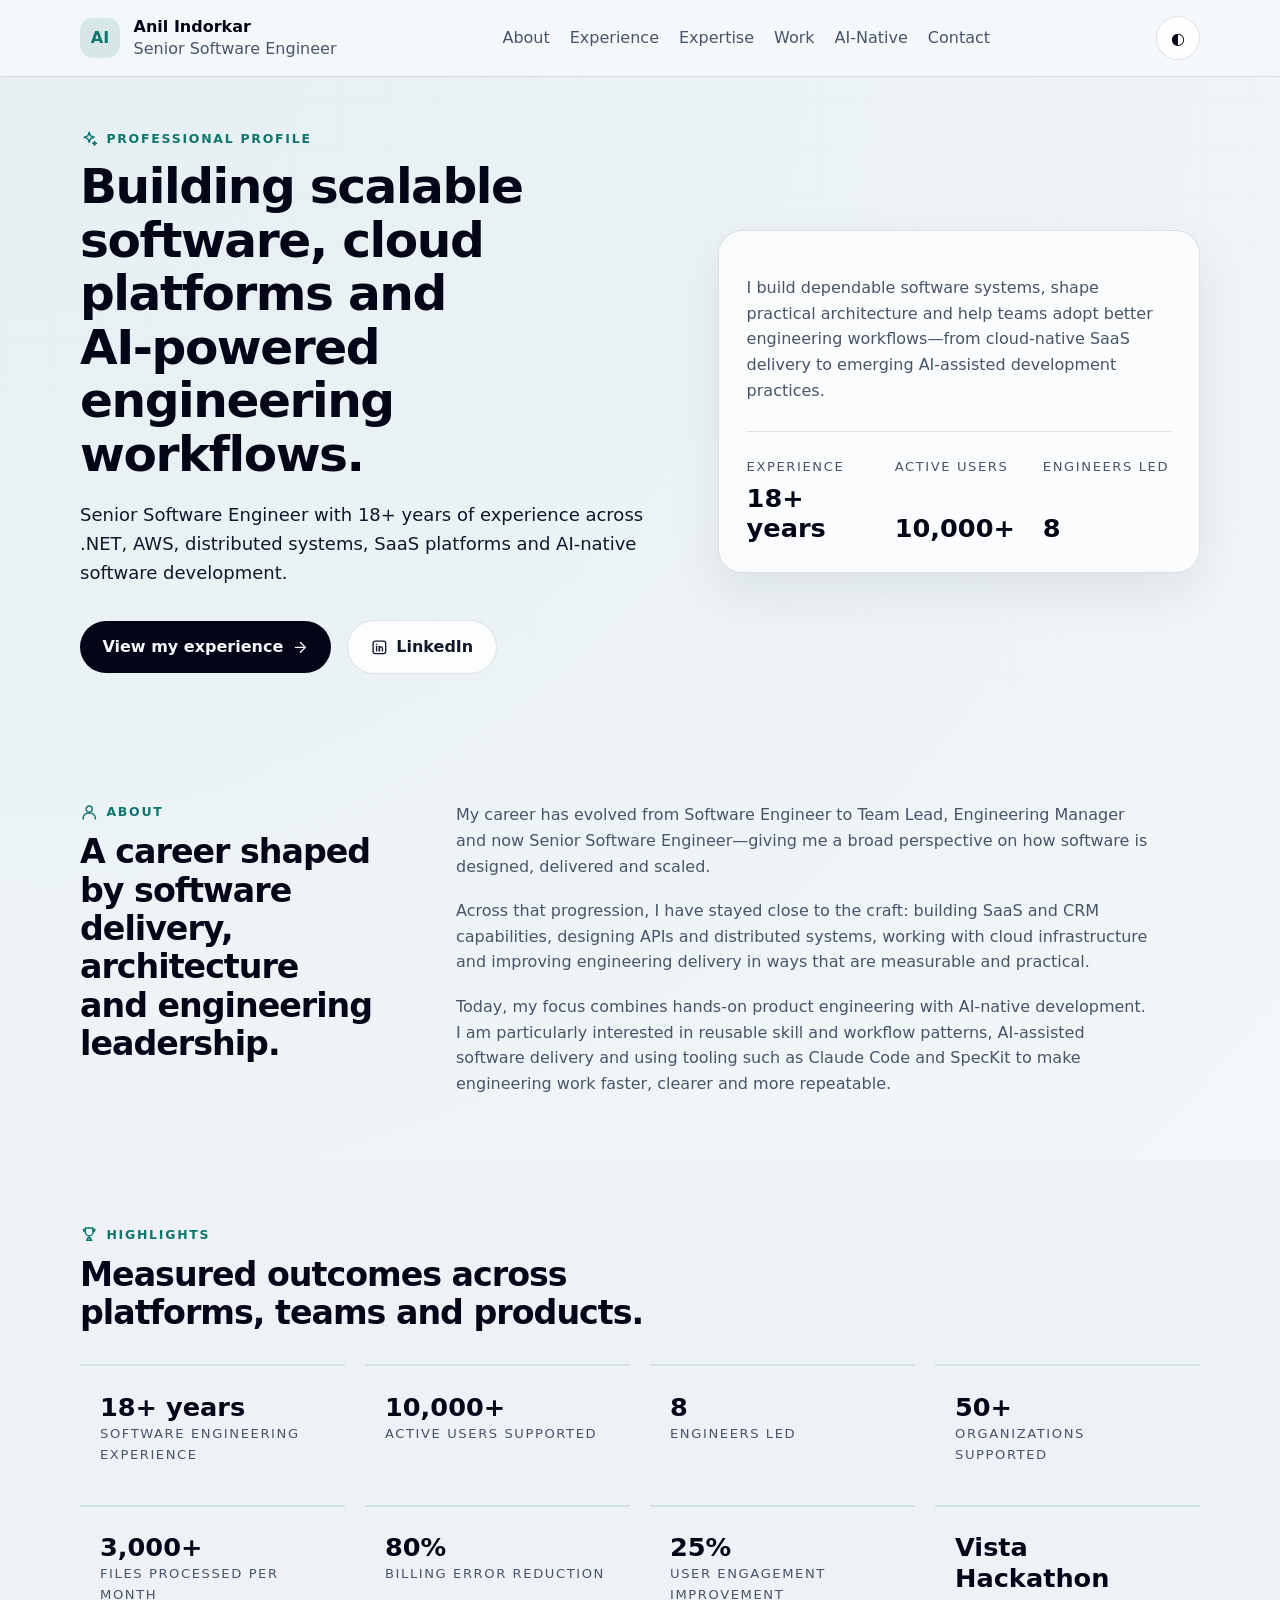
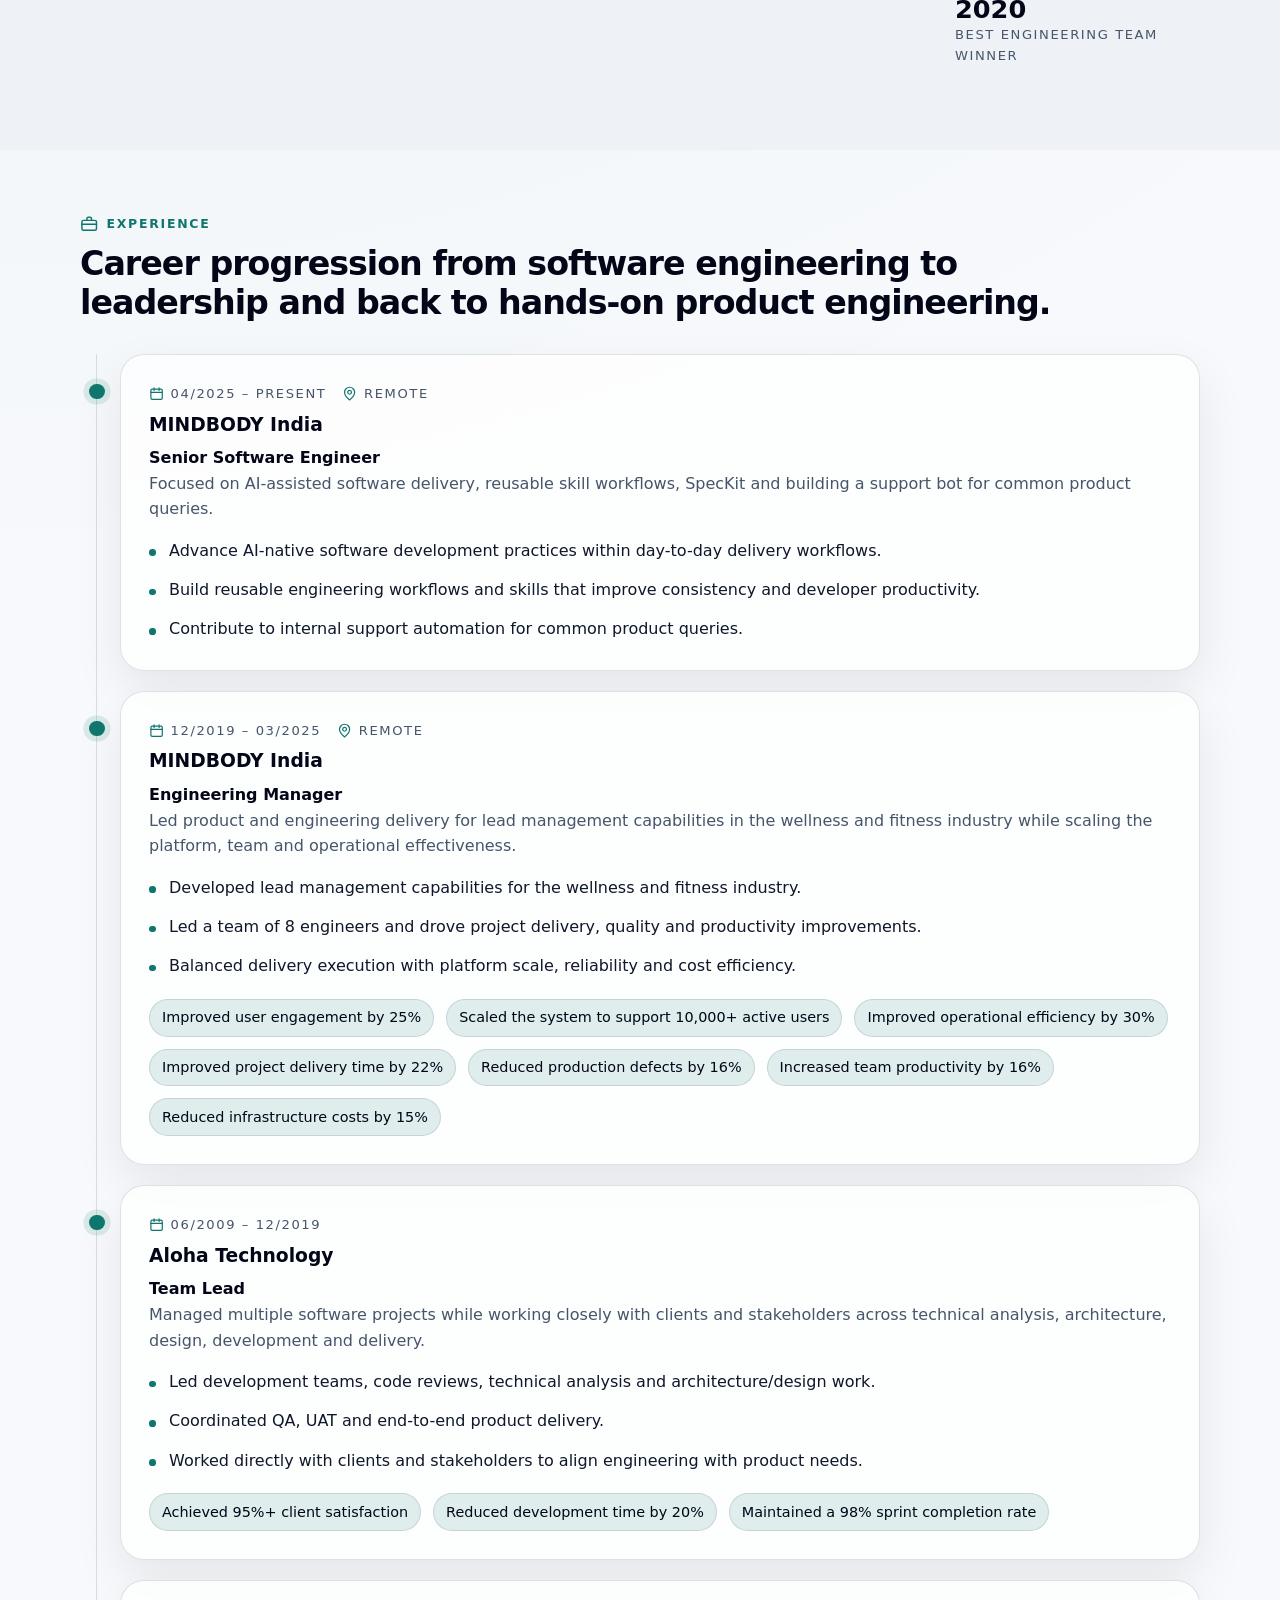
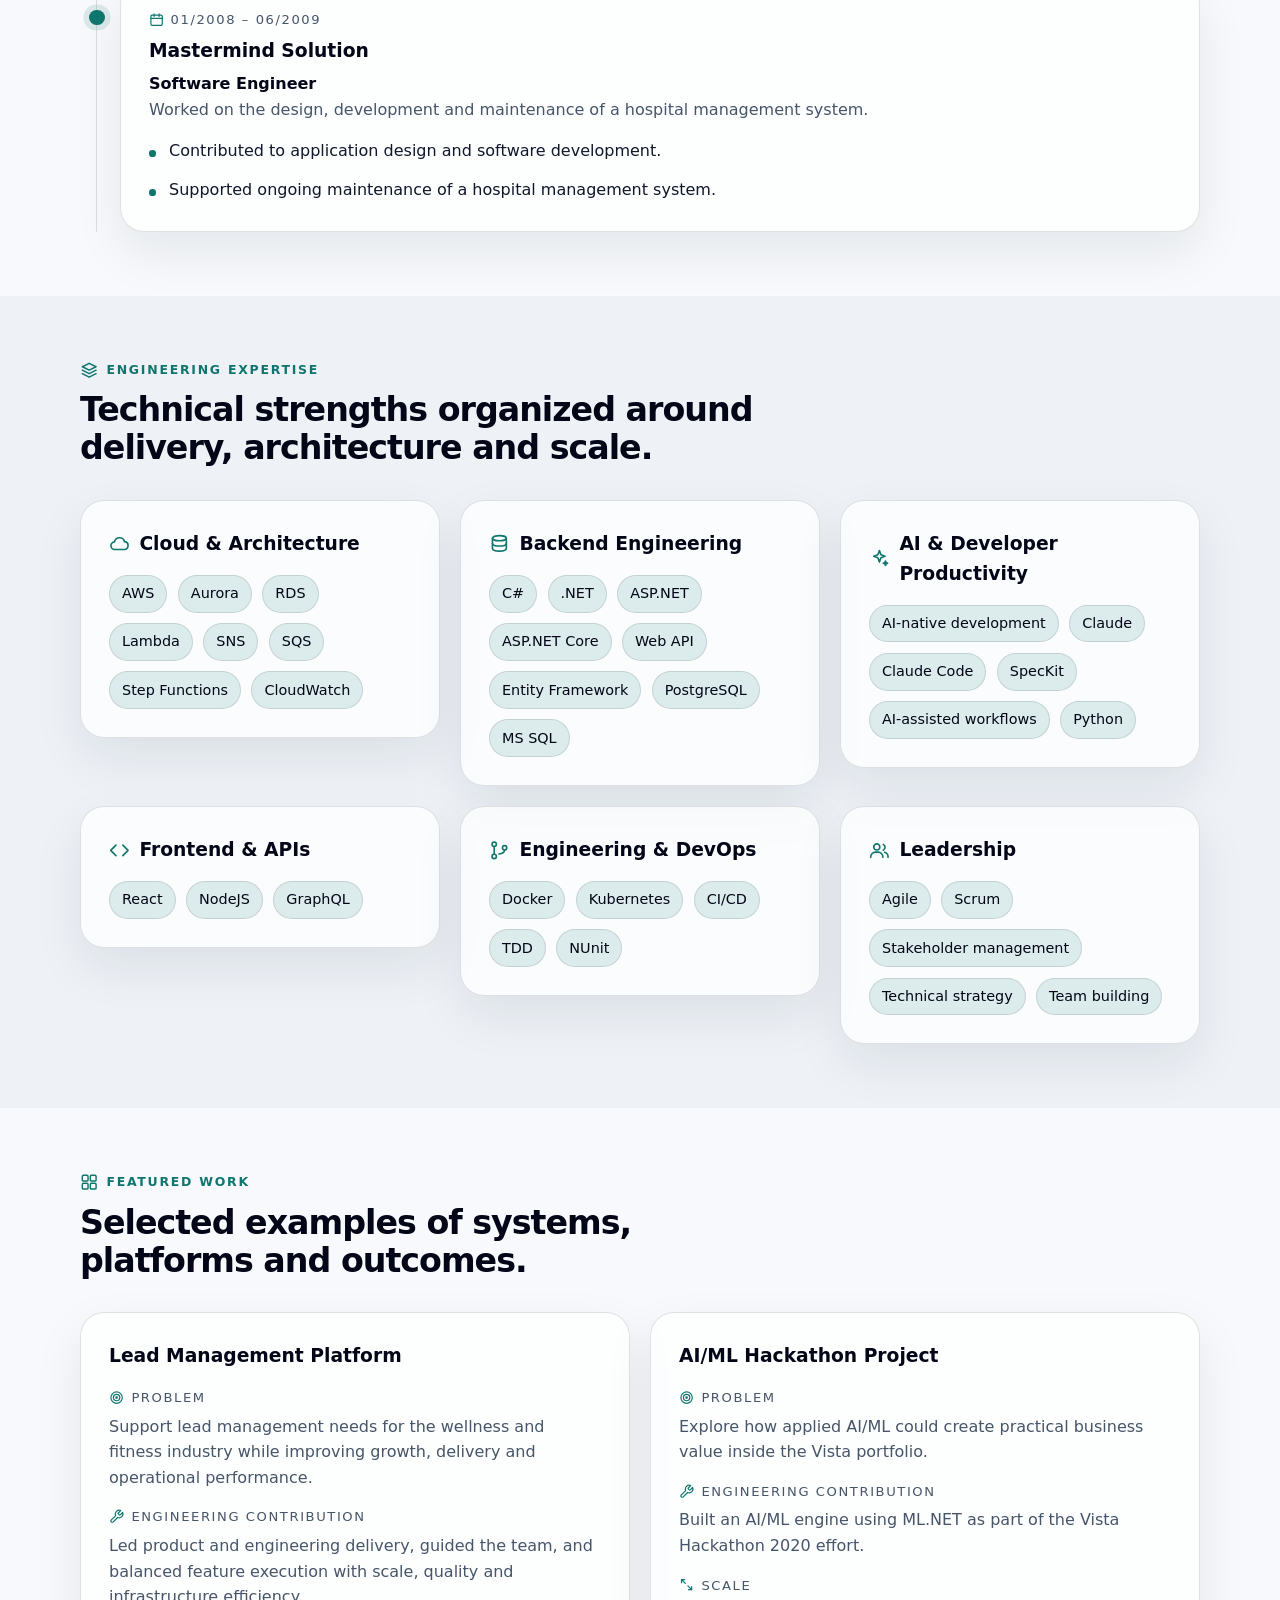
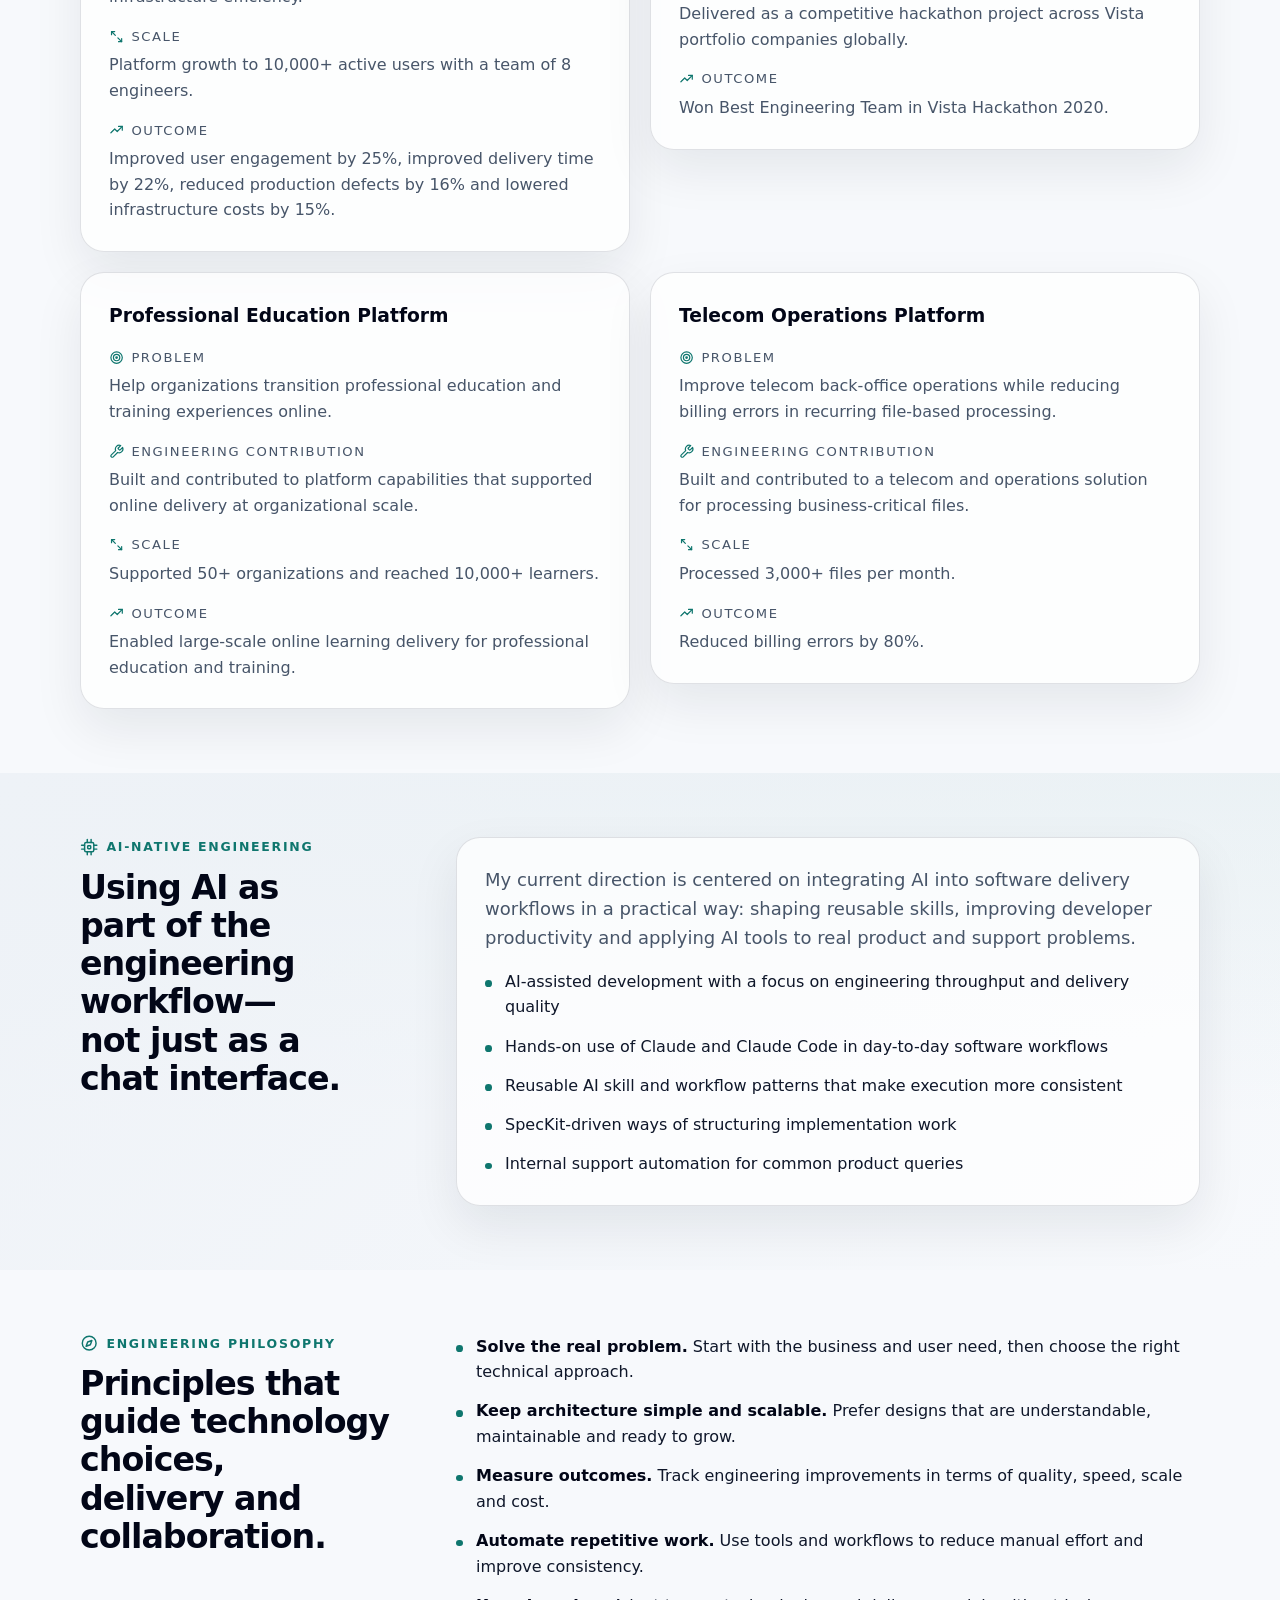
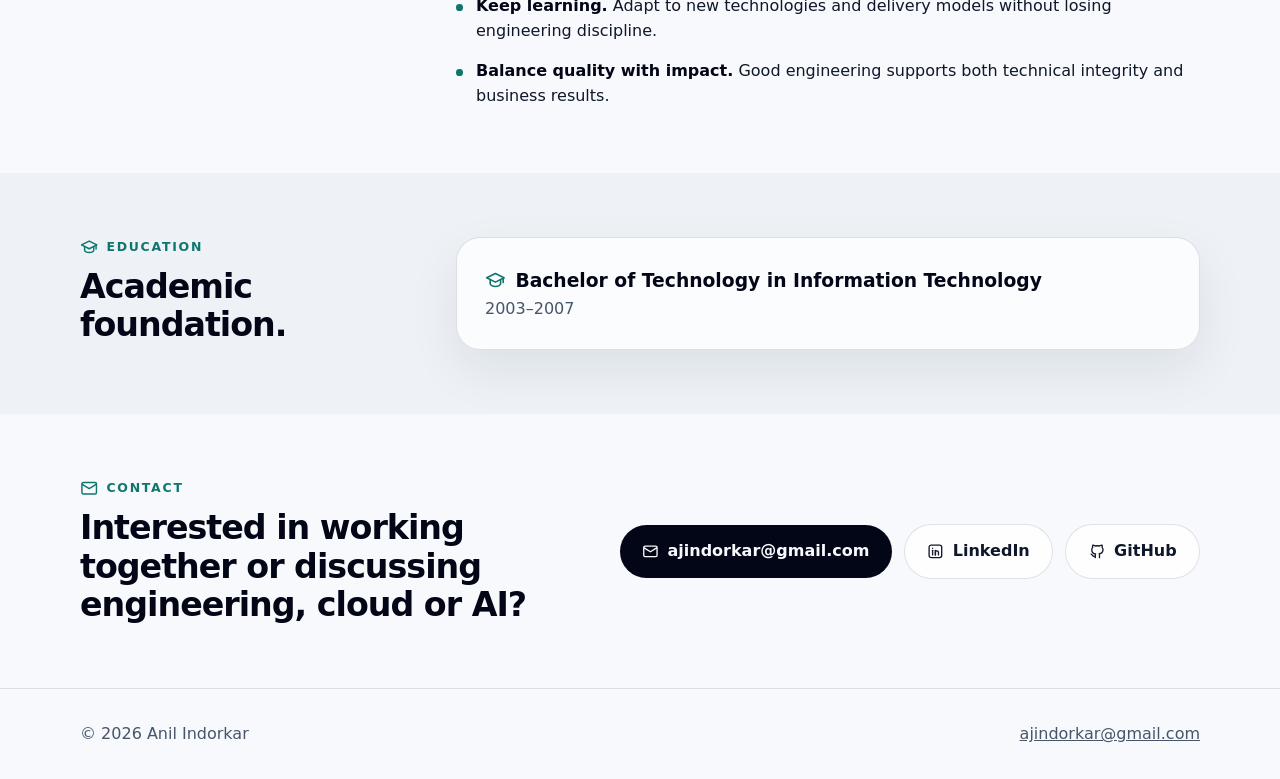
==== commit 0c134a9e: "Add icon system and tighten whitespace Whitespace - Section headings were capped at 26ch, so on full" ====
--- a/index.html
+++ b/index.html
@@ -88,6 +88,131 @@
     </script>
   </head>
   <body>
+    <!--
+      Inline icon sprite. Symbols are referenced with <use href="#i-name"> from both
+      static markup and JavaScript-rendered content, so there is no icon font and no
+      extra request, and every glyph inherits currentColor.
+    -->
+    <svg xmlns="http://www.w3.org/2000/svg" style="display: none" aria-hidden="true">
+      <symbol id="i-sparkles" viewBox="0 0 24 24">
+        <path d="M12 3l1.8 4.7L18.5 9.5 13.8 11.3 12 16l-1.8-4.7L5.5 9.5l4.7-1.8L12 3Z" />
+        <path d="M19 15l.7 1.8 1.8.7-1.8.7-.7 1.8-.7-1.8-1.8-.7 1.8-.7L19 15Z" />
+      </symbol>
+      <symbol id="i-user" viewBox="0 0 24 24">
+        <circle cx="12" cy="8" r="4" />
+        <path d="M4 21v-1a7 7 0 0 1 7-7h2a7 7 0 0 1 7 7v1" />
+      </symbol>
+      <symbol id="i-trophy" viewBox="0 0 24 24">
+        <path d="M7 4h10v5a5 5 0 0 1-10 0V4Z" />
+        <path d="M7 6H4.5A2.5 2.5 0 0 0 7 8.5" />
+        <path d="M17 6h2.5A2.5 2.5 0 0 1 17 8.5" />
+        <path d="M12 14v3" />
+        <path d="M8.5 20h7" />
+        <path d="M9.5 20l.5-3h4l.5 3" />
+      </symbol>
+      <symbol id="i-briefcase" viewBox="0 0 24 24">
+        <rect x="2.5" y="7" width="19" height="13" rx="2" />
+        <path d="M9 7V5a2 2 0 0 1 2-2h2a2 2 0 0 1 2 2v2" />
+        <path d="M2.5 12h19" />
+      </symbol>
+      <symbol id="i-layers" viewBox="0 0 24 24">
+        <path d="m12 3 9 4.5-9 4.5-9-4.5L12 3Z" />
+        <path d="m3 12 9 4.5L21 12" />
+        <path d="m3 16.5 9 4.5 9-4.5" />
+      </symbol>
+      <symbol id="i-grid" viewBox="0 0 24 24">
+        <rect x="3" y="3" width="7.5" height="7.5" rx="1.5" />
+        <rect x="13.5" y="3" width="7.5" height="7.5" rx="1.5" />
+        <rect x="3" y="13.5" width="7.5" height="7.5" rx="1.5" />
+        <rect x="13.5" y="13.5" width="7.5" height="7.5" rx="1.5" />
+      </symbol>
+      <symbol id="i-cpu" viewBox="0 0 24 24">
+        <rect x="6" y="6" width="12" height="12" rx="2" />
+        <rect x="10" y="10" width="4" height="4" rx="1" />
+        <path d="M9.5 2v4" /><path d="M14.5 2v4" />
+        <path d="M9.5 18v4" /><path d="M14.5 18v4" />
+        <path d="M2 9.5h4" /><path d="M2 14.5h4" />
+        <path d="M18 9.5h4" /><path d="M18 14.5h4" />
+      </symbol>
+      <symbol id="i-compass" viewBox="0 0 24 24">
+        <circle cx="12" cy="12" r="9" />
+        <path d="m15.5 8.5-2 5.5-5.5 2 2-5.5 5.5-2Z" />
+      </symbol>
+      <symbol id="i-cap" viewBox="0 0 24 24">
+        <path d="M12 4 2 9l10 5 10-5-10-5Z" />
+        <path d="M6 11.5V16c0 1.4 2.7 3 6 3s6-1.6 6-3v-4.5" />
+        <path d="M21 9.5v5" />
+      </symbol>
+      <symbol id="i-mail" viewBox="0 0 24 24">
+        <rect x="2.5" y="4.5" width="19" height="15" rx="2" />
+        <path d="m3 7 9 5.5L21 7" />
+      </symbol>
+      <symbol id="i-linkedin" viewBox="0 0 24 24">
+        <rect x="3" y="3" width="18" height="18" rx="3" />
+        <path d="M8 10.5V17" />
+        <path d="M8 7.4v.1" />
+        <path d="M12 17v-3.6a2.2 2.2 0 0 1 4.4 0V17" />
+        <path d="M12 10.5V17" />
+      </symbol>
+      <symbol id="i-github" viewBox="0 0 24 24">
+        <path
+          d="M9 19c-4 1.4-4-2.5-6-3m12 5v-3.6c0-1 .1-1.4-.5-2 2.8-.3 5.5-1.4 5.5-6a4.7 4.7 0 0 0-1.3-3.2 4.3 4.3 0 0 0-.1-3.2s-1.1-.3-3.6 1.3a12.2 12.2 0 0 0-6 0C6.5 2.8 5.4 3.1 5.4 3.1a4.3 4.3 0 0 0-.1 3.2A4.7 4.7 0 0 0 4 9.5c0 4.6 2.7 5.7 5.5 6-.6.6-.6 1.2-.5 2V21"
+        />
+      </symbol>
+      <symbol id="i-calendar" viewBox="0 0 24 24">
+        <rect x="3" y="5" width="18" height="16" rx="2" />
+        <path d="M8 3v4" /><path d="M16 3v4" /><path d="M3 10h18" />
+      </symbol>
+      <symbol id="i-pin" viewBox="0 0 24 24">
+        <path d="M20 10c0 6-8 12-8 12s-8-6-8-12a8 8 0 0 1 16 0Z" />
+        <circle cx="12" cy="10" r="3" />
+      </symbol>
+      <symbol id="i-cloud" viewBox="0 0 24 24">
+        <path d="M17.5 19a4.5 4.5 0 0 0 .5-8.97A6 6 0 0 0 6.3 10.2 4 4 0 0 0 7 19h10.5Z" />
+      </symbol>
+      <symbol id="i-database" viewBox="0 0 24 24">
+        <ellipse cx="12" cy="6" rx="8" ry="3" />
+        <path d="M4 6v6c0 1.7 3.6 3 8 3s8-1.3 8-3V6" />
+        <path d="M4 12v6c0 1.7 3.6 3 8 3s8-1.3 8-3v-6" />
+      </symbol>
+      <symbol id="i-code" viewBox="0 0 24 24">
+        <path d="m8 6-6 6 6 6" /><path d="m16 6 6 6-6 6" />
+      </symbol>
+      <symbol id="i-branch" viewBox="0 0 24 24">
+        <circle cx="6" cy="5" r="2.5" />
+        <circle cx="6" cy="19" r="2.5" />
+        <circle cx="18" cy="9" r="2.5" />
+        <path d="M6 7.5v9" />
+        <path d="M18 11.5c0 3.2-3.4 4.2-6.5 4.6" />
+      </symbol>
+      <symbol id="i-users" viewBox="0 0 24 24">
+        <circle cx="9" cy="8" r="3.5" />
+        <path d="M2 20v-.5A5.5 5.5 0 0 1 7.5 14h3a5.5 5.5 0 0 1 5.5 5.5v.5" />
+        <path d="M16.5 5.3a3.5 3.5 0 0 1 0 6.4" />
+        <path d="M18 14.2a5.5 5.5 0 0 1 4 5.3v.5" />
+      </symbol>
+      <symbol id="i-target" viewBox="0 0 24 24">
+        <circle cx="12" cy="12" r="9" />
+        <circle cx="12" cy="12" r="5" />
+        <circle cx="12" cy="12" r="1.2" />
+      </symbol>
+      <symbol id="i-wrench" viewBox="0 0 24 24">
+        <path
+          d="M14.7 6.3a1 1 0 0 0 0 1.4l1.6 1.6a1 1 0 0 0 1.4 0l3.8-3.8a6 6 0 0 1-7.9 7.9l-6.9 6.9a2.1 2.1 0 0 1-3-3l6.9-6.9a6 6 0 0 1 7.9-7.9l-3.8 3.8Z"
+        />
+      </symbol>
+      <symbol id="i-scale" viewBox="0 0 24 24">
+        <path d="M4 9V4h5" /><path d="M20 15v5h-5" />
+        <path d="m4 4 6 6" /><path d="m20 20-6-6" />
+      </symbol>
+      <symbol id="i-trend" viewBox="0 0 24 24">
+        <path d="m3 17 6-6 4 4 8-8" /><path d="M15 7h6v6" />
+      </symbol>
+      <symbol id="i-arrow-right" viewBox="0 0 24 24">
+        <path d="M5 12h14" /><path d="m12 5 7 7-7 7" />
+      </symbol>
+    </svg>
+
     <a class="skip-link" href="#main-content">Skip to content</a>
     <noscript>
       <div class="banner">
@@ -141,7 +266,10 @@
         <section class="hero section" aria-labelledby="hero-heading">
           <div class="container hero-grid">
             <div class="hero-copy">
-              <p class="eyebrow">Professional profile</p>
+              <p class="eyebrow">
+                <svg class="icon" aria-hidden="true" focusable="false"><use href="#i-sparkles" /></svg>
+                Professional profile
+              </p>
               <h1 id="hero-heading">
                 Building scalable software, cloud platforms and
                 <span class="nowrap">AI-powered</span> engineering workflows.
@@ -151,14 +279,19 @@
                 distributed systems, SaaS platforms and AI-native software development.
               </p>
               <div class="hero-actions">
-                <a class="button button-primary" href="#experience">View my experience</a>
+                <a class="button button-primary" href="#experience">
+                  View my experience
+                  <svg class="icon" aria-hidden="true" focusable="false"><use href="#i-arrow-right" /></svg>
+                </a>
                 <a
                   class="button button-secondary"
                   href="https://www.linkedin.com/in/anil-indorkar/"
                   target="_blank"
                   rel="noopener noreferrer"
-                  >LinkedIn</a
                 >
+                  <svg class="icon" aria-hidden="true" focusable="false"><use href="#i-linkedin" /></svg>
+                  LinkedIn
+                </a>
               </div>
             </div>
             <aside class="hero-panel" aria-label="Professional summary">
@@ -175,7 +308,10 @@
         <section class="section" id="about" aria-labelledby="about-heading">
           <div class="container section-grid">
             <div class="section-intro">
-              <p class="eyebrow">About</p>
+              <p class="eyebrow">
+                <svg class="icon" aria-hidden="true" focusable="false"><use href="#i-user" /></svg>
+                About
+              </p>
               <h2 id="about-heading">
                 A career shaped by software delivery, architecture and engineering leadership.
               </h2>
@@ -187,7 +323,10 @@
         <section class="section section-muted" id="achievements" aria-labelledby="achievements-heading">
           <div class="container">
             <div class="section-intro">
-              <p class="eyebrow">Highlights</p>
+              <p class="eyebrow">
+                <svg class="icon" aria-hidden="true" focusable="false"><use href="#i-trophy" /></svg>
+                Highlights
+              </p>
               <h2 id="achievements-heading">Measured outcomes across platforms, teams and products.</h2>
             </div>
             <div class="achievement-grid" id="achievement-grid"></div>
@@ -197,7 +336,10 @@
         <section class="section" id="experience" aria-labelledby="experience-heading">
           <div class="container">
             <div class="section-intro">
-              <p class="eyebrow">Experience</p>
+              <p class="eyebrow">
+                <svg class="icon" aria-hidden="true" focusable="false"><use href="#i-briefcase" /></svg>
+                Experience
+              </p>
               <h2 id="experience-heading">
                 Career progression from software engineering to leadership and back to hands-on
                 product engineering.
@@ -210,7 +352,10 @@
         <section class="section section-muted" id="expertise" aria-labelledby="expertise-heading">
           <div class="container">
             <div class="section-intro">
-              <p class="eyebrow">Engineering expertise</p>
+              <p class="eyebrow">
+                <svg class="icon" aria-hidden="true" focusable="false"><use href="#i-layers" /></svg>
+                Engineering expertise
+              </p>
               <h2 id="expertise-heading">
                 Technical strengths organized around delivery, architecture and scale.
               </h2>
@@ -222,7 +367,10 @@
         <section class="section" id="featured-work" aria-labelledby="featured-work-heading">
           <div class="container">
             <div class="section-intro">
-              <p class="eyebrow">Featured work</p>
+              <p class="eyebrow">
+                <svg class="icon" aria-hidden="true" focusable="false"><use href="#i-grid" /></svg>
+                Featured work
+              </p>
               <h2 id="featured-work-heading">Selected examples of systems, platforms and outcomes.</h2>
             </div>
             <div class="project-grid" id="project-grid"></div>
@@ -232,7 +380,10 @@
         <section class="section section-accent" id="ai-native" aria-labelledby="ai-native-heading">
           <div class="container section-grid">
             <div class="section-intro">
-              <p class="eyebrow">AI-native engineering</p>
+              <p class="eyebrow">
+                <svg class="icon" aria-hidden="true" focusable="false"><use href="#i-cpu" /></svg>
+                AI-native engineering
+              </p>
               <h2 id="ai-native-heading">
                 Using AI as part of the engineering workflow—not just as a chat interface.
               </h2>
@@ -247,7 +398,10 @@
         <section class="section" id="philosophy" aria-labelledby="philosophy-heading">
           <div class="container section-grid">
             <div class="section-intro">
-              <p class="eyebrow">Engineering philosophy</p>
+              <p class="eyebrow">
+                <svg class="icon" aria-hidden="true" focusable="false"><use href="#i-compass" /></svg>
+                Engineering philosophy
+              </p>
               <h2 id="philosophy-heading">
                 Principles that guide technology choices, delivery and collaboration.
               </h2>
@@ -259,7 +413,10 @@
         <section class="section section-muted" id="education" aria-labelledby="education-heading">
           <div class="container section-grid">
             <div class="section-intro">
-              <p class="eyebrow">Education</p>
+              <p class="eyebrow">
+                <svg class="icon" aria-hidden="true" focusable="false"><use href="#i-cap" /></svg>
+                Education
+              </p>
               <h2 id="education-heading">Academic foundation.</h2>
             </div>
             <div class="education-card" id="education-card"></div>
@@ -269,7 +426,10 @@
         <section class="section" id="contact" aria-labelledby="contact-heading">
           <div class="container contact-shell">
             <div class="section-intro">
-              <p class="eyebrow">Contact</p>
+              <p class="eyebrow">
+                <svg class="icon" aria-hidden="true" focusable="false"><use href="#i-mail" /></svg>
+                Contact
+              </p>
               <h2 id="contact-heading">
                 Interested in working together or discussing engineering, cloud or AI?
               </h2>
--- a/styles.css
+++ b/styles.css
@@ -120,6 +120,17 @@
   white-space: nowrap;
 }
 
+.icon {
+  width: 1.05em;
+  height: 1.05em;
+  flex-shrink: 0;
+  fill: none;
+  stroke: currentColor;
+  stroke-width: 1.9;
+  stroke-linecap: round;
+  stroke-linejoin: round;
+}
+
 :focus-visible {
   outline: 2px solid var(--accent);
   outline-offset: 3px;
@@ -162,7 +173,7 @@
 }
 
 .section {
-  padding: 5rem 0;
+  padding: 4rem 0;
 }
 
 .section-muted {
@@ -337,7 +348,7 @@
 --------------------------------------------------------------------------- */
 
 .hero {
-  padding-top: 5rem;
+  padding-top: 3.25rem;
 }
 
 .hero-grid,
@@ -356,7 +367,7 @@
 
 .section-grid {
   grid-template-columns: minmax(0, 20rem) minmax(0, 1fr);
-  gap: 2.5rem 4rem;
+  gap: 2rem 3.5rem;
   align-items: start;
 }
 
@@ -384,7 +395,10 @@
 }
 
 .eyebrow {
-  margin: 0 0 1rem;
+  display: flex;
+  align-items: center;
+  gap: 0.5rem;
+  margin: 0 0 0.7rem;
   color: var(--accent);
   text-transform: uppercase;
   letter-spacing: 0.14em;
@@ -392,6 +406,11 @@
   font-weight: 700;
 }
 
+.eyebrow .icon {
+  width: 1.15rem;
+  height: 1.15rem;
+}
+
 .hero-actions {
   gap: 1rem;
   flex-wrap: wrap;
@@ -402,6 +421,7 @@
   display: inline-flex;
   align-items: center;
   justify-content: center;
+  gap: 0.55rem;
   min-height: 3rem;
   padding: 0.85rem 1.4rem;
   border-radius: 999px;
@@ -488,14 +508,15 @@
 --------------------------------------------------------------------------- */
 
 .section-intro {
-  margin-bottom: 2.5rem;
-}
-
+  margin-bottom: 2rem;
+}
+
+/* Full-width sections: a narrow cap here left half the row empty. */
 .section-intro h2 {
   margin: 0;
   font-size: clamp(1.7rem, 2.6vw, 2.4rem);
   line-height: 1.15;
-  max-width: 26ch;
+  max-width: 42ch;
 }
 
 .prose {
@@ -518,6 +539,8 @@
 .project-grid {
   display: grid;
   gap: 1.25rem;
+  /* Cards hug their content instead of stretching to the tallest in the row. */
+  align-items: start;
 }
 
 .achievement-grid {
@@ -532,7 +555,7 @@
 .timeline {
   position: relative;
   display: grid;
-  gap: 1.5rem;
+  gap: 1.25rem;
 }
 
 .timeline::before {
@@ -568,12 +591,51 @@
   gap: 0.35rem;
 }
 
+.timeline-meta {
+  display: flex;
+  flex-wrap: wrap;
+  gap: 0.3rem 1rem;
+}
+
+.meta-item {
+  display: inline-flex;
+  align-items: center;
+  gap: 0.4rem;
+}
+
+.meta-item .icon,
+.project-label .icon {
+  width: 0.95rem;
+  height: 0.95rem;
+  color: var(--accent);
+}
+
 .timeline-header h3,
 .expertise-card h3,
 .project-card h3,
 .education-card h3 {
   margin: 0;
   color: var(--heading);
+}
+
+.expertise-card h3,
+.education-card h3 {
+  display: flex;
+  align-items: center;
+  gap: 0.6rem;
+}
+
+.expertise-card h3 .icon,
+.education-card h3 .icon {
+  width: 1.3rem;
+  height: 1.3rem;
+  color: var(--accent);
+}
+
+.project-label {
+  display: flex;
+  align-items: center;
+  gap: 0.45rem;
 }
 
 .timeline-role {
@@ -725,11 +787,11 @@
   }
 
   .hero-grid {
-    gap: 2rem;
+    gap: 1.75rem;
   }
 
   .hero {
-    padding-top: 3.5rem;
+    padding-top: 2.5rem;
   }
 
   .nav-toggle {
@@ -772,7 +834,7 @@
 
 @media (max-width: 640px) {
   .section {
-    padding: 3.5rem 0;
+    padding: 2.75rem 0;
   }
 
   .brand-copy span {
